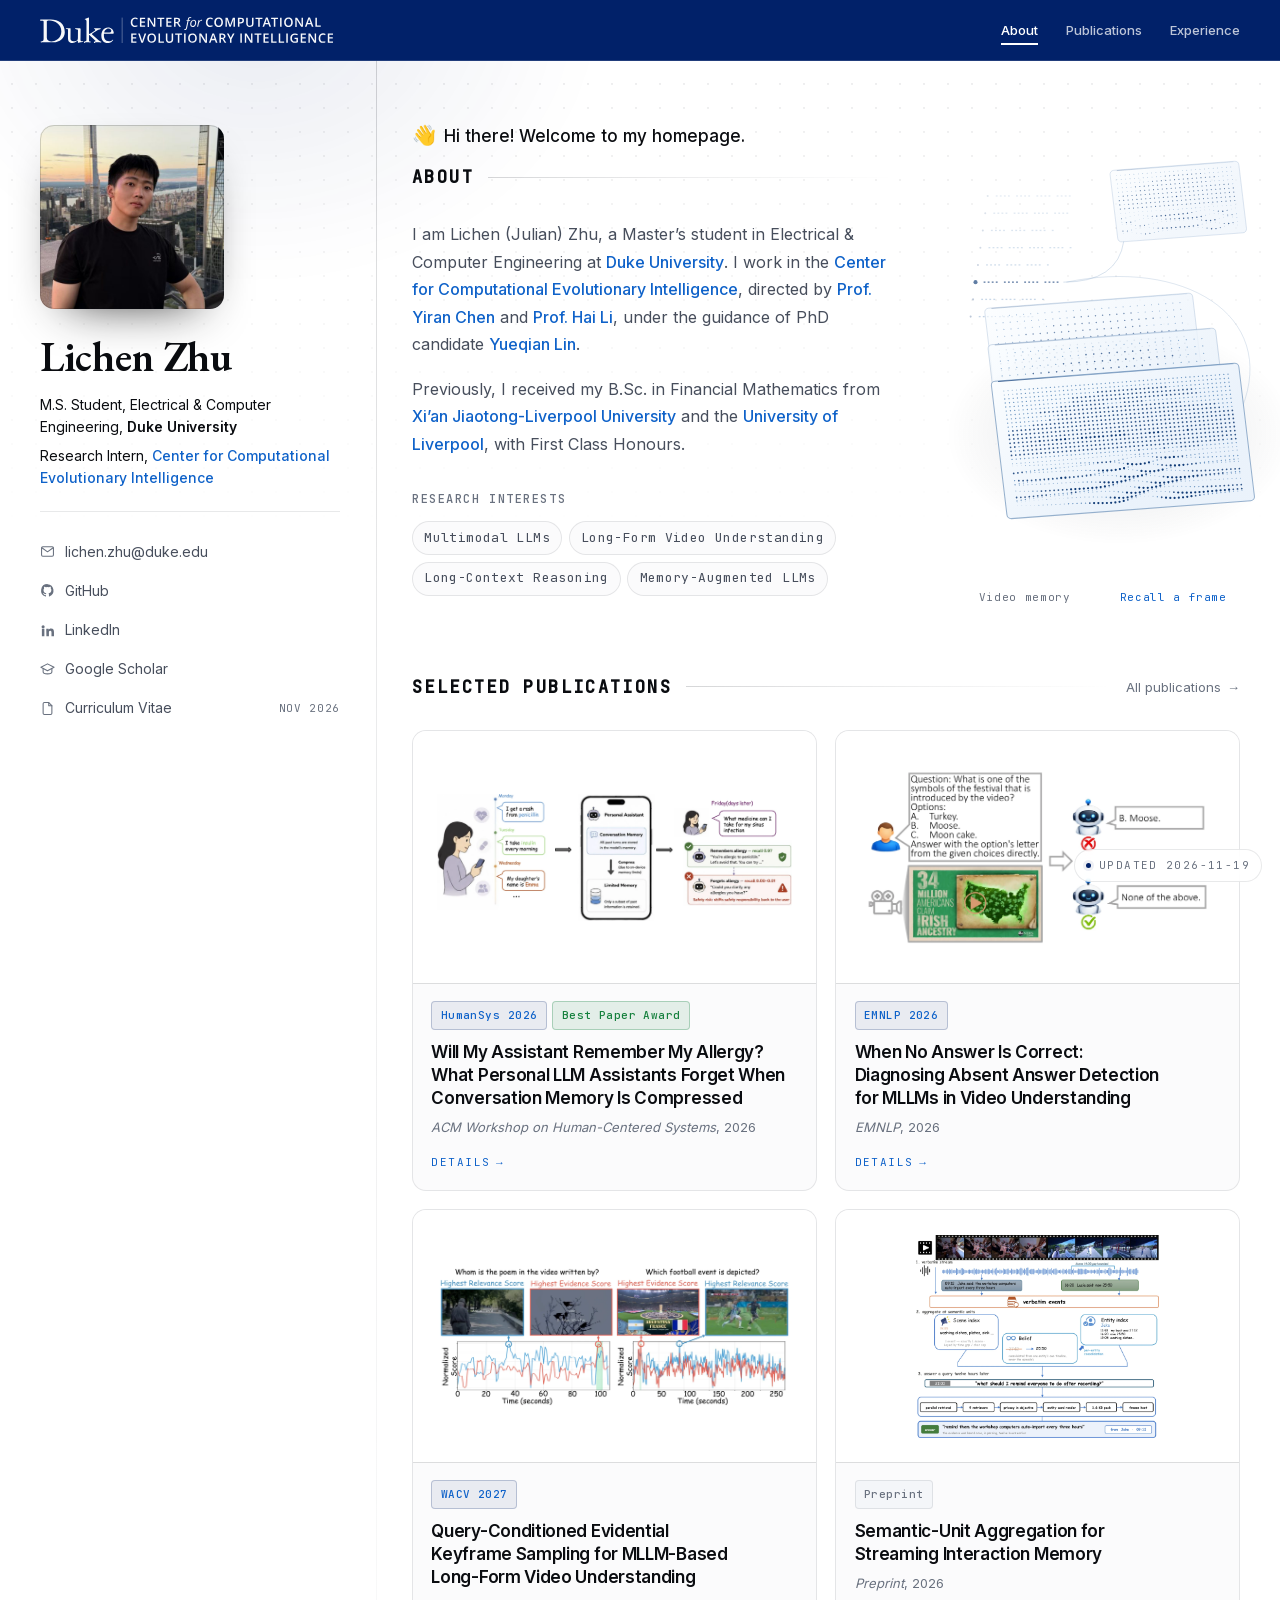
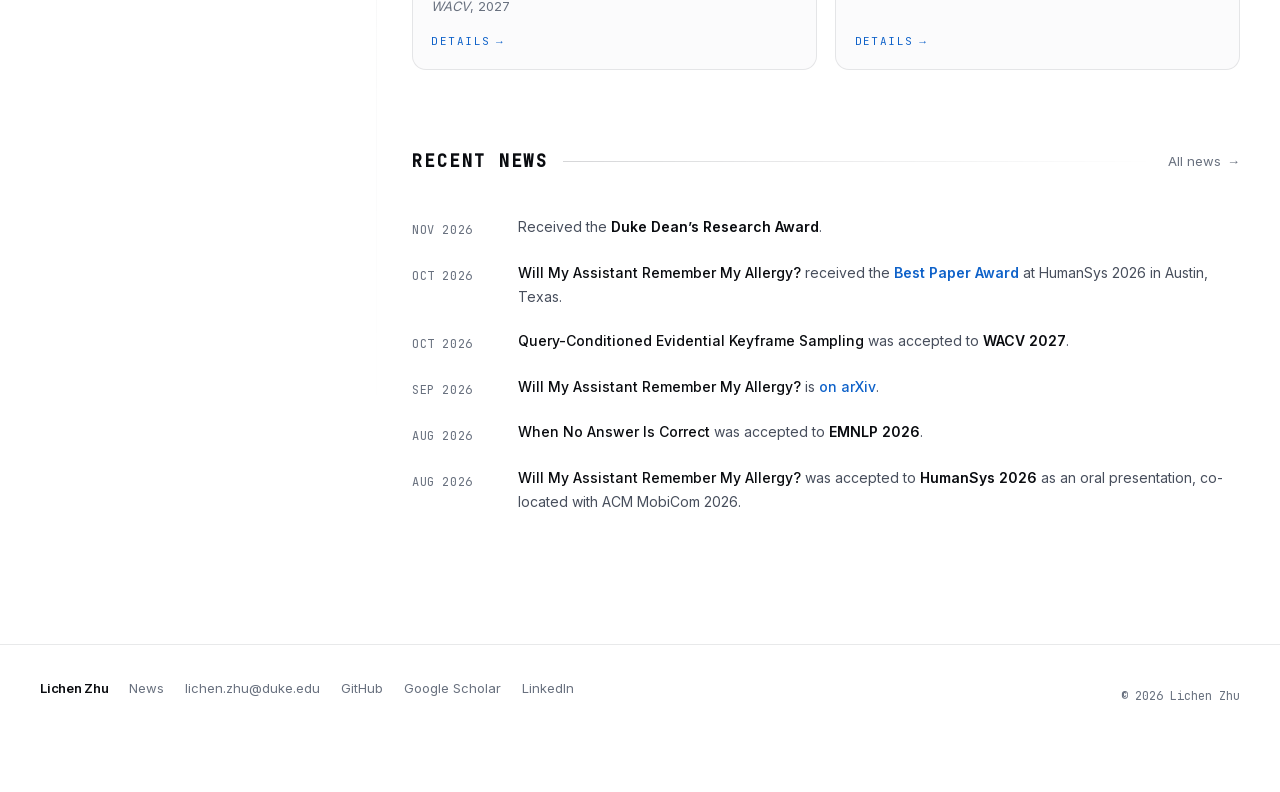
==== index.html @ 56fb002d "Rebuild homepage particle animation around video memory" ====
<!DOCTYPE html>
<html lang="en">
<head>
<meta charset="utf-8">
<meta name="viewport" content="width=device-width, initial-scale=1">

<title>Lichen Zhu | Duke University</title>
<meta name="description" content="Lichen Zhu is an M.S. student in Electrical &amp; Computer Engineering at Duke University, working on multimodal large language models, long-form video understanding, long-context reasoning, and memory-augmented LLMs.">
<meta name="author" content="Lichen Zhu">
<link rel="canonical" href="https://lichenzhu.github.io/">

<!-- Dark is the designed default; the stylesheet ships both palettes. -->
<meta name="color-scheme" content="dark light">
<!-- The banner is the top of every page in both themes, so the browser's own
     chrome is set to the same navy rather than to the page background. -->
<meta name="theme-color" content="#012169">

<!-- Search engines yes, generative-AI training no. -->
<meta name="robots" content="index, follow, noai, noimageai, max-image-preview:large">
<meta name="googlebot" content="index, follow, noai, noimageai">
<meta name="bingbot" content="index, follow, noai, noimageai">
<meta name="twitter:dnt" content="on">

<meta property="og:type" content="profile">
<meta property="og:site_name" content="Lichen Zhu">
<meta property="og:title" content="Lichen Zhu | Duke University">
<meta property="og:description" content="Lichen Zhu is an M.S. student in Electrical &amp; Computer Engineering at Duke University, working on multimodal large language models, long-form video understanding, long-context reasoning, and memory-augmented LLMs.">
<meta property="og:url" content="https://lichenzhu.github.io/">
<meta property="og:image" content="https://lichenzhu.github.io/assets/images/profile/lichen-zhu.jpg">
<meta property="og:locale" content="en_US">
<meta name="twitter:card" content="summary">

<link rel="icon" href="assets/favicon.svg" type="image/svg+xml">
<link rel="apple-touch-icon" href="assets/apple-touch-icon.png">
<link rel="preload" as="image" href="assets/images/profile/lichen-zhu.jpg" fetchpriority="high">
<link rel="preload" as="font" type="font/woff2" crossorigin
      href="assets/fonts/inter-latin.woff2">
<link rel="preload" as="font" type="font/woff2" crossorigin
      href="assets/fonts/eb-garamond-latin.woff2">
<link rel="stylesheet" href="assets/css/style.css">

<!-- Marks the document as scripted before first paint, so the publication
     cards render collapsed and the reveal animation has something to reveal. -->
<script>document.documentElement.className += ' js';</script>
</head>

<body>
<a class="skip-link" href="#main">Skip to content</a>

<!-- Decorative only: dot grid + accent bloom, fixed behind everything. -->
<div class="backdrop" aria-hidden="true"></div>

<!-- ═══════════════════════════════════════════════════════════════════════
     HEADER — the nav is real page-to-page navigation, not scroll anchors.
     Keep the item list identical across every page.
     ═══════════════════════════════════════════════════════════════════════ -->
<header class="site-header">
  <div class="container">
    <nav class="nav" aria-label="Primary">
      <!-- The lockup is two marks in one piece of artwork, so it carries two
           destinations: the wordmark goes to Duke, the unit name to the lab.
           Two hotspots over one image rather than two images — the dividing
           rect sits at x=136.53 of a 488.54 viewBox, and splitting the file
           there would put a fractional-pixel seam between the halves. The
           image is decorative because the two links carry the names. -->
      <div class="nav-brand">
        <img class="brand-mark" src="assets/images/logos/cei-lockup.svg" alt=""
             width="489" height="43">
        <a class="brand-hit brand-hit--duke" href="https://duke.edu"
           aria-label="Duke University"></a>
        <a class="brand-hit brand-hit--cei" href="https://cei.pratt.duke.edu/"
           aria-label="Center for Computational Evolutionary Intelligence"></a>
      </div>

      <button class="nav-toggle" type="button" aria-expanded="false"
              aria-controls="nav-list" aria-label="Toggle navigation menu">
        <svg class="icon-open" viewBox="0 0 24 24" fill="none" stroke="currentColor"
             stroke-width="1.8" stroke-linecap="round" aria-hidden="true">
          <path d="M3 6h18M3 12h18M3 18h18"/></svg>
        <svg class="icon-close" viewBox="0 0 24 24" fill="none" stroke="currentColor"
             stroke-width="1.8" stroke-linecap="round" aria-hidden="true">
          <path d="M5 5l14 14M19 5L5 19"/></svg>
      </button>

      <ul class="nav-list" id="nav-list">
        <li><a href="index.html" aria-current="page">About</a></li>
        <li><a href="publications.html">Publications</a></li>
        <li><a href="experience.html">Experience</a></li>
      </ul>
    </nav>
  </div>
</header>

<div class="container">
<div class="layout">

<!-- ═══════════════════════════════════════════════════════════════════════
     SIDEBAR — identity rail, sticky on desktop, stacked on narrow screens.
     IDENTICAL ON EVERY PAGE. There is no build step, so if you edit it here
     you must edit it in index / publications / news / experience alike.
     ═══════════════════════════════════════════════════════════════════════ -->
<aside class="sidebar" aria-label="Profile">

  <div class="sidebar-portrait">
    <img src="assets/images/profile/lichen-zhu.jpg"
         alt="Portrait of Lichen Zhu" width="480" height="480">
  </div>

  <h1 class="sidebar-name">Lichen Zhu</h1>

  <p class="sidebar-role">
    M.S. Student, Electrical &amp; Computer Engineering,
    <strong>Duke University</strong>
    <span class="sidebar-role-sep"></span>
    Research Intern,
    <a href="https://cei.pratt.duke.edu/">Center for Computational Evolutionary Intelligence</a>
  </p>

  <!-- PROFILE LINKS -->
  <div class="sidebar-links">
    <a href="mailto:lichen.zhu@duke.edu">
      <svg viewBox="0 0 24 24" fill="none" stroke="currentColor" stroke-width="1.7"
           stroke-linecap="round" stroke-linejoin="round" aria-hidden="true">
        <rect x="2.5" y="4.5" width="19" height="15" rx="2"/><path d="M3 6l9 6.5L21 6"/></svg>
      lichen.zhu@duke.edu
    </a>

    <a href="https://github.com/LichenZhu">
      <svg viewBox="0 0 24 24" fill="currentColor" aria-hidden="true">
        <path d="M12 1.8a10.2 10.2 0 00-3.2 19.9c.5.1.7-.2.7-.5v-1.9c-2.8.6-3.4-1.3-3.4-1.3-.5-1.2-1.1-1.5-1.1-1.5-.9-.6.1-.6.1-.6 1 .1 1.5 1 1.5 1 .9 1.5 2.4 1.1 3 .8.1-.7.4-1.1.6-1.4-2.2-.3-4.6-1.1-4.6-5 0-1.1.4-2 1-2.7-.1-.3-.4-1.3.1-2.7 0 0 .8-.3 2.7 1a9.4 9.4 0 015 0c1.9-1.3 2.7-1 2.7-1 .5 1.4.2 2.4.1 2.7.6.7 1 1.6 1 2.7 0 3.9-2.4 4.7-4.6 5 .4.3.7.9.7 1.9v2.8c0 .3.2.6.7.5A10.2 10.2 0 0012 1.8z"/></svg>
      GitHub
    </a>

    <a href="https://www.linkedin.com/in/lichen-zhu-b25b42352">
      <svg viewBox="0 0 24 24" fill="currentColor" aria-hidden="true">
        <path d="M4.98 3.5a2.5 2.5 0 11-.02 5 2.5 2.5 0 01.02-5zM3 9h4v12H3zM10 9h3.8v1.7h.05c.53-.95 1.83-1.95 3.76-1.95 4.02 0 4.76 2.5 4.76 5.76V21h-4v-5.6c0-1.34-.03-3.06-1.9-3.06-1.9 0-2.2 1.46-2.2 2.96V21h-4z"/></svg>
      LinkedIn
    </a>

    <a href="https://scholar.google.com/citations?user=JjOxCNMAAAAJ&amp;hl=en">
      <svg viewBox="0 0 24 24" fill="none" stroke="currentColor" stroke-width="1.7"
           stroke-linecap="round" stroke-linejoin="round" aria-hidden="true">
        <path d="M12 3L1.5 8.5 12 14l10.5-5.5L12 3z"/>
        <path d="M5 10.8v4.7c0 1.9 3.1 3.5 7 3.5s7-1.6 7-3.5v-4.7"/></svg>
      Google Scholar
    </a>

    <a href="assets/files/Lichen_Zhu_CV.pdf">
      <svg viewBox="0 0 24 24" fill="none" stroke="currentColor" stroke-width="1.7"
           stroke-linecap="round" stroke-linejoin="round" aria-hidden="true">
        <path d="M14 2.5H7a2 2 0 00-2 2v15a2 2 0 002 2h10a2 2 0 002-2V7.5z"/>
        <path d="M14 2.5v5h5"/></svg>
      Curriculum Vitae
      <span class="cv-date">Nov 2026</span>
    </a>
  </div>


</aside>

<main id="main">

<!-- The opening screen pairs About with a particle study of video memory. -->
<div class="intro">
<div class="intro-text">

<!-- The content column used to open on the "About" rule, which is a filing
     label rather than a greeting. This is a <p>, not a heading: the <h1> is
     the name in the sidebar and there is only ever one. The emoji is
     aria-hidden — the sentence already carries the meaning, and a screen
     reader announcing "waving hand" adds nothing. -->
<p class="greeting"><span class="greeting-wave" aria-hidden="true">&#128075;</span>
  Hi there! Welcome to my homepage.</p>

<section class="section" id="about" aria-labelledby="about-title">
  <div class="section-head">
    <h2 class="section-title" id="about-title">About</h2>
    <span class="section-rule" aria-hidden="true"></span>
  </div>

  <div class="prose">
    <p>
      I am Lichen (Julian) Zhu, a Master&rsquo;s student in Electrical &amp; Computer
      Engineering at <a href="https://ece.duke.edu/">Duke University</a>. I work in the
      <a href="https://cei.pratt.duke.edu/">Center for Computational Evolutionary
      Intelligence</a>, directed by
      <a href="https://ece.duke.edu/people/yiran-chen/">Prof. Yiran Chen</a> and
      <a href="https://ece.duke.edu/people/hai-helen-li/">Prof. Hai Li</a>, under the
      guidance of PhD candidate <a href="https://yueqianlin.com/">Yueqian Lin</a>.
    </p>
    <p>
      Previously, I received my B.Sc. in Financial Mathematics from
      <a href="https://www.xjtlu.edu.cn/en">Xi&rsquo;an Jiaotong-Liverpool University</a>
      and the <a href="https://www.liverpool.ac.uk">University of Liverpool</a>,
      with First Class Honours.
    </p>
  </div>

  <!-- RESEARCH INTEREST TAGS — add or remove <li> items freely. -->
  <p class="tags-label">Research Interests</p>
  <ul class="tags">
    <li class="tag">Multimodal LLMs</li>
    <li class="tag">Long-Form Video Understanding</li>
    <li class="tag">Long-Context Reasoning</li>
    <li class="tag">Memory-Augmented LLMs</li>
  </ul>
</section>

</div>

<figure class="manifold">
  <canvas aria-hidden="true" data-source="assets/images/life/gallery/sea-horizon.webp"></canvas>
  <figcaption class="manifold-caption">
    <span>Video memory</span>
    <button type="button">Recall a frame</button>
  </figcaption>
</figure>
</div>

<section class="section" id="publications" aria-labelledby="pubs-title">
  <div class="section-head">
    <h2 class="section-title" id="pubs-title">Selected Publications</h2>
    <span class="section-rule" aria-hidden="true"></span>
    <a class="section-link" href="publications.html">All publications <span class="arrow">&rarr;</span></a>
  </div>

  <div class="pub-grid">
<!-- GENERATED: selected-publications — from data/publications.json via tools/build_pubs.py -->
    <article class="pub-card">
      <div class="pub-thumb">
        <img src="assets/images/publications/memory-compression.webp"
             alt="Figure from the paper: a user tells an assistant facts over several days, the assistant compresses its
conversation memory, and days later either recalls the penicillin allergy or asks the user to state it again"
             loading="lazy" width="1600" height="573">
      </div>
      <div class="pub-body">
        <p class="badges"><span class="badge">HumanSys 2026</span><span class="badge badge--award">Best Paper Award</span></p>
        <h3 class="pub-title">
          <button class="pub-open" type="button">
            Will My Assistant Remember My Allergy? What Personal LLM
            Assistants Forget When Conversation Memory Is Compressed
          </button>
        </h3>
        <p class="pub-venue"><em>ACM Workshop on Human-Centered Systems</em>, 2026</p>
        <p class="pub-hint">Details <span class="arrow" aria-hidden="true">&rarr;</span></p>
      </div>

      <div class="pub-detail">
        <p class="pub-authors">
          <span class="author-me">L. Zhu</span>, Y. Lin, Y. Wang, Y. Liu, H. Li, Y. Chen
        </p>
        <p class="pub-venue">
          <em>ACM Workshop on Human-Centered Systems (HumanSys)</em>, 2026. Co-located with
          ACM MobiCom 2026
        </p>
        <p class="pub-summary">
          Benchmarks report that cache eviction keeps a fact like an allergy at a 20%
          budget, but they compress a prompt that already contains the user’s future
          question. Hide the question until after compression and the fact survives
          0–1% of the time, against 97% with full memory. The cause is the budget, not
          the scorer.
        </p>
        <div class="pub-links">
          <a href="https://arxiv.org/abs/2609.05767">Paper</a>
          <details class="bibtex">
            <summary>BibTeX</summary>
            <pre>@misc{zhu2026assistantrememberallergypersonal,
  title         = {Will My Assistant Remember My Allergy? What Personal LLM Assistants Forget When Conversation Memory Is Compressed},
  author        = {Lichen Zhu and Yueqian Lin and Yiheng Wang and Yudong Liu and Hai Li and Yiran Chen},
  year          = {2026},
  eprint        = {2609.05767},
  archivePrefix = {arXiv},
  primaryClass  = {cs.HC},
  doi           = {10.1145/3842436.3843817},
  url           = {https://arxiv.org/abs/2609.05767}
}</pre>
          </details>
        </div>
      </div>
    </article>

    <article class="pub-card">
      <div class="pub-thumb">
        <img src="assets/images/publications/streaming-absent-answer.webp"
             alt="Figure from the paper: a viewer asks which symbol of the festival the video introduces, none of the three
options is correct, and one model answers “B. Moose” while a reliable one answers “None of the above”"
             loading="lazy" width="1500" height="793">
      </div>
      <div class="pub-body">
        <p class="badges"><span class="badge">EMNLP 2026</span></p>
        <h3 class="pub-title">
          <button class="pub-open" type="button">
            When No Answer Is Correct: Diagnosing Absent Answer Detection
            for MLLMs in Video Understanding
          </button>
        </h3>
        <p class="pub-venue"><em>EMNLP</em>, 2026</p>
        <p class="pub-hint">Details <span class="arrow" aria-hidden="true">&rarr;</span></p>
      </div>

      <div class="pub-detail">
        <p class="pub-authors">
          Y. Wang, Y. Lin, <span class="author-me">L. Zhu</span>, Y. Liu, H. Li, Y. Chen
        </p>
        <p class="pub-venue">
          <em>Conference on Empirical Methods in Natural Language Processing (EMNLP)</em>,
          2026
        </p>
        <p class="pub-summary">
          When the correct answer simply isn’t among the options, video MLLMs pick a
          plausible distractor rather than abstaining. We show this failure worsens
          under temporal reasoning and resists prompting-based fixes.
        </p>
        <div class="pub-links">
          <a href="https://arxiv.org/abs/2606.08239">Paper</a>
          <details class="bibtex">
            <summary>BibTeX</summary>
            <pre>@misc{wang2026answercorrectdiagnosingabsent,
  title         = {When No Answer Is Correct: Diagnosing Absent Answer Detection for MLLMs in Video Understanding},
  author        = {Yiheng Wang and Yueqian Lin and Lichen Zhu and Yudong Liu and Hai Li and Yiran Chen},
  year          = {2026},
  eprint        = {2606.08239},
  archivePrefix = {arXiv},
  primaryClass  = {cs.AI},
  url           = {https://arxiv.org/abs/2606.08239}
}</pre>
          </details>
        </div>
      </div>
    </article>

    <article class="pub-card">
      <div class="pub-thumb">
        <img src="assets/images/publications/keyframe-sampling.webp"
             alt="Figure from the paper: for two video questions, the frames scored most semantically relevant differ from the
frames scored most evidential, with the evidence curve peaking inside the segment that actually answers the
question"
             loading="lazy" width="1500" height="590">
      </div>
      <div class="pub-body">
        <p class="badges"><span class="badge">WACV 2027</span></p>
        <h3 class="pub-title">
          <button class="pub-open" type="button">
            Query-Conditioned Evidential Keyframe Sampling for MLLM-Based
            Long-Form Video Understanding
          </button>
        </h3>
        <p class="pub-venue"><em>WACV</em>, 2027</p>
        <p class="pub-hint">Details <span class="arrow" aria-hidden="true">&rarr;</span></p>
      </div>

      <div class="pub-detail">
        <p class="pub-authors">
          <sup>*</sup>Y. Wang, <sup>*</sup><span class="author-me">L. Zhu</span>, Y. Lin, Y.
          Liu, J. Zhang, H. Li, Y. Chen
        </p>
        <p class="equal-note equal-note--inline"><sup>*</sup> denotes equal contribution</p>
        <p class="pub-venue">
          <em>IEEE/CVF Winter Conference on Applications of Computer Vision (WACV)</em>, 2027
        </p>
        <p class="pub-summary">
          An information-bottleneck formulation of keyframe selection that maximises
          query-conditional mutual information and decomposes the combinatorial search
          into efficient frame-level scoring, improving long-form video QA under tight
          token budgets.
        </p>
        <div class="pub-links">
          <a href="https://arxiv.org/abs/2604.01002">Paper</a>
          <details class="bibtex">
            <summary>BibTeX</summary>
            <pre>@misc{wang2026queryconditionedevidentialkeyframesampling,
  title         = {Query-Conditioned Evidential Keyframe Sampling for MLLM-Based Long-Form Video Understanding},
  author        = {Yiheng Wang and Lichen Zhu and Yueqian Lin and Yudong Liu and Jingyang Zhang and Hai Li and Yiran Chen},
  year          = {2026},
  eprint        = {2604.01002},
  archivePrefix = {arXiv},
  primaryClass  = {cs.CV},
  url           = {https://arxiv.org/abs/2604.01002}
}</pre>
          </details>
        </div>
      </div>
    </article>

    <article class="pub-card">
      <div class="pub-thumb">
        <img src="assets/images/publications/semantic-unit-aggregation.webp"
             alt="Figure from the paper: a verbatim interaction stream is aggregated into scene, belief and entity indexes, then
queried twelve hours later"
             loading="lazy" width="1500" height="1255">
      </div>
      <div class="pub-body">
        <p class="badges"><span class="badge badge--muted">Preprint</span></p>
        <h3 class="pub-title">
          <button class="pub-open" type="button">
            Semantic-Unit Aggregation for Streaming Interaction Memory
          </button>
        </h3>
        <p class="pub-venue"><em>Preprint</em>, 2026</p>
        <p class="pub-hint">Details <span class="arrow" aria-hidden="true">&rarr;</span></p>
      </div>

      <div class="pub-detail">
        <p class="pub-authors">
          <span class="author-me">L. Zhu</span>, Y. Lin, Y. Wang, H. Li, Y. Chen
        </p>
        <p class="pub-venue">
          <em>Preprint</em>, 2026
        </p>
        <p class="pub-summary">
          Streaming memory is usually chopped into fixed temporal windows, which cuts
          events in half. We organise interaction history by semantic unit instead,
          keeping original events intact and improving evidence retrieval over long
          horizons.
        </p>
      </div>
    </article>
<!-- /GENERATED: selected-publications -->
  </div>
</section>

<section class="section" id="news" aria-labelledby="news-title">
  <div class="section-head">
    <h2 class="section-title" id="news-title">Recent News</h2>
    <span class="section-rule" aria-hidden="true"></span>
    <a class="section-link" href="news.html">All news <span class="arrow">&rarr;</span></a>
  </div>

  <ul class="news-list">

    <li>
      <span class="news-date">Nov 2026</span>
      <span>Received the <strong>Duke Dean&rsquo;s Research Award</strong>.</span>
    </li>

    <li>
      <span class="news-date">Oct 2026</span>
      <span><em>Will My Assistant Remember My Allergy?</em> received the
        <a href="https://www.linkedin.com/posts/lichen-zhu_humansys2026-mobicom2026-dukeece-ugcPost-7522455672043634688--6LW/"><strong>Best Paper Award</strong></a> at HumanSys 2026
        in Austin, Texas.</span>
    </li>

    <li>
      <span class="news-date">Oct 2026</span>
      <span><em>Query-Conditioned Evidential Keyframe Sampling</em> was accepted to
        <strong>WACV 2027</strong>.</span>
    </li>

    <li>
      <span class="news-date">Sep 2026</span>
      <span><em>Will My Assistant Remember My Allergy?</em> is
        <a href="https://arxiv.org/abs/2609.05767">on arXiv</a>.</span>
    </li>

    <li>
      <span class="news-date">Aug 2026</span>
      <span><em>When No Answer Is Correct</em> was accepted to
        <strong>EMNLP 2026</strong>.</span>
    </li>

    <li>
      <span class="news-date">Aug 2026</span>
      <span><em>Will My Assistant Remember My Allergy?</em> was accepted to
        <strong>HumanSys 2026</strong> as an oral presentation,
        co-located with ACM MobiCom 2026.</span>
    </li>


  </ul>

</section>


</main>

</div><!-- /.layout -->
</div><!-- /.container -->

<!-- ═══════════════════════════════════════════════════════════════════════
     PUBLICATION MODAL — one dialog, reused by every card. Filled by main.js.
     ═══════════════════════════════════════════════════════════════════════ -->
<dialog class="pub-modal" id="pub-modal" aria-labelledby="pub-modal-title">
  <button class="pub-modal-close" type="button" aria-label="Close">
    <svg viewBox="0 0 24 24" fill="none" stroke="currentColor" stroke-width="2"
         stroke-linecap="round" aria-hidden="true">
      <path d="M5 5l14 14M19 5L5 19"/></svg>
  </button>
  <div class="pub-modal-body" id="pub-modal-body"></div>
</dialog>

<!-- Corner stamp. Hard-coded; bump every page with the sed command in the README. -->
<div class="stamp" role="status" aria-label="Page last updated">
  <span class="dot" aria-hidden="true"></span>
  Updated <time datetime="2026-11-19">2026-11-19</time>
</div>

<footer class="site-footer">
  <div class="container">
    <div class="footer-inner">
      <p class="footer-links">
        <span class="footer-name">Lichen Zhu</span>
        <a href="news.html">News</a>
        <a href="mailto:lichen.zhu@duke.edu">lichen.zhu@duke.edu</a>
        <a href="https://github.com/LichenZhu">GitHub</a>
        <a href="https://scholar.google.com/citations?user=JjOxCNMAAAAJ&amp;hl=en">Google Scholar</a>
        <a href="https://www.linkedin.com/in/lichen-zhu-b25b42352">LinkedIn</a>
      </p>
      <p class="footer-meta">&copy; <span id="year">2026</span> Lichen Zhu</p>
    </div>
  </div>
</footer>

<script src="assets/js/main.js" defer></script>
<script src="assets/js/manifold.js" defer></script>

<!-- ═══════════════════════════════════════════════════════════════════════
     STRUCTURED DATA — the Person, plus one ScholarlyArticle per selected
     paper. Mirror any change you make to the publication cards above.
     ═══════════════════════════════════════════════════════════════════════ -->
<script type="application/ld+json">
{
  "@context": "https://schema.org",
  "@graph": [
    {
      "@type": "Person",
      "@id": "https://lichenzhu.github.io/#person",
      "name": "Lichen Zhu",
      "alternateName": "Julian Zhu",
      "url": "https://lichenzhu.github.io/",
      "email": "mailto:lichen.zhu@duke.edu",
      "image": "https://lichenzhu.github.io/assets/images/profile/lichen-zhu.jpg",
      "jobTitle": "M.S. Student in Electrical & Computer Engineering",
      "knowsAbout": [
        "Multimodal large language models",
        "Long-form video understanding",
        "Long-context reasoning",
        "Memory-augmented LLMs"
      ],
      "affiliation": { "@type": "Organization", "name": "Duke University" },
      "alumniOf": [
        { "@type": "Organization", "name": "Xi'an Jiaotong-Liverpool University" },
        { "@type": "Organization", "name": "University of Liverpool" }
      ],
      "award": [
        "Best Paper Award, HumanSys 2026 (ACM MobiCom Workshop)",
        "Dean's Research Award, Duke University, 2026",
        "Master's Scholarship, Duke University, 2025",
        "Outstanding Graduate, Xi'an Jiaotong-Liverpool University, 2025",
        "Outstanding Student, Xi'an Jiaotong-Liverpool University, 2023-2024"
      ],
      "sameAs": [
        "https://github.com/LichenZhu",
        "https://www.linkedin.com/in/lichen-zhu-b25b42352",
        "https://scholar.google.com/citations?user=JjOxCNMAAAAJ"
      ]
    },
    {
      "@type": "WebSite",
      "@id": "https://lichenzhu.github.io/#website",
      "url": "https://lichenzhu.github.io/",
      "name": "Lichen Zhu",
      "inLanguage": "en",
      "author": { "@id": "https://lichenzhu.github.io/#person" }
    },
    {
      "@type": "ScholarlyArticle",
      "name": "Will My Assistant Remember My Allergy? What Personal LLM Assistants Forget When Conversation Memory Is Compressed",
      "author": [
        { "@id": "https://lichenzhu.github.io/#person" },
        { "@type": "Person", "name": "Yueqian Lin" },
        { "@type": "Person", "name": "Yiheng Wang" },
        { "@type": "Person", "name": "Yudong Liu" },
        { "@type": "Person", "name": "Hai Li" },
        { "@type": "Person", "name": "Yiran Chen" }
      ],
      "datePublished": "2026",
      "isPartOf": {
        "@type": "CreativeWork",
        "name": "ACM Workshop on Human-Centered Systems (HumanSys)"
      },
      "url": "https://arxiv.org/abs/2609.05767",
      "identifier": "10.1145/3842436.3843817",
      "award": "Best Paper Award"
    },
    {
      "@type": "ScholarlyArticle",
      "name": "When No Answer Is Correct: Diagnosing Absent Answer Detection for MLLMs in Video Understanding",
      "author": [
        { "@type": "Person", "name": "Yiheng Wang" },
        { "@type": "Person", "name": "Yueqian Lin" },
        { "@id": "https://lichenzhu.github.io/#person" },
        { "@type": "Person", "name": "Yudong Liu" },
        { "@type": "Person", "name": "Hai Li" },
        { "@type": "Person", "name": "Yiran Chen" }
      ],
      "datePublished": "2026",
      "isPartOf": {
        "@type": "CreativeWork",
        "name": "Conference on Empirical Methods in Natural Language Processing (EMNLP)"
      },
      "url": "https://arxiv.org/abs/2606.08239"
    },
    {
      "@type": "ScholarlyArticle",
      "name": "Semantic-Unit Aggregation for Streaming Interaction Memory",
      "author": [
        { "@id": "https://lichenzhu.github.io/#person" },
        { "@type": "Person", "name": "Yueqian Lin" },
        { "@type": "Person", "name": "Yiheng Wang" },
        { "@type": "Person", "name": "Hai Li" },
        { "@type": "Person", "name": "Yiran Chen" }
      ],
      "datePublished": "2026",
      "creativeWorkStatus": "Preprint"
    },
    {
      "@type": "ScholarlyArticle",
      "name": "Query-Conditioned Evidential Keyframe Sampling for MLLM-Based Long-Form Video Understanding",
      "author": [
        { "@type": "Person", "name": "Yiheng Wang" },
        { "@id": "https://lichenzhu.github.io/#person" },
        { "@type": "Person", "name": "Yueqian Lin" },
        { "@type": "Person", "name": "Yudong Liu" },
        { "@type": "Person", "name": "Jingyang Zhang" },
        { "@type": "Person", "name": "Hai Li" },
        { "@type": "Person", "name": "Yiran Chen" }
      ],
      "datePublished": "2027",
      "isPartOf": {
        "@type": "CreativeWork",
        "name": "IEEE/CVF Winter Conference on Applications of Computer Vision (WACV)"
      },
      "url": "https://arxiv.org/abs/2604.01002"
    }
  ]
}
</script>

</body>
</html>
---- assets/css/style.css ----
/* ==========================================================================
   Lichen Zhu — personal academic homepage

   Dark-first. Every colour is a custom property on :root (dark); the light
   theme is one @media block that overrides those properties and nothing else.

     1. Tokens            6. Sidebar             10. Timeline
     2. Base              7. Section furniture   11. Footer
     3. Backdrop          8. Publication cards   12. Responsive
                         10d. Corner stamp
     4. Layout            9. News                13. Motion / print
     5. Header / nav
   ========================================================================== */

/* 0. Fonts ---------------------------------------------------------------

   Self-hosted rather than pulled from fonts.googleapis.com. Three reasons, in
   order of weight:

     1. One less third party. A stylesheet from another origin is a render
        blocker on a host this site does not control, and it has to resolve DNS
        and negotiate TLS with two extra hosts before a single glyph arrives.
     2. Google Fonts logs the visitor's IP. Serving the files from here means a
        reader of an academic page is not announced to an ad company.
     3. Same origin means the preload below actually helps.

   The unicode-range values are Google's own, unchanged, so a browser still
   fetches only the subset a page needs — on this site that is latin, and
   latin-ext sits unused until someone's name needs it.
   ------------------------------------------------------------------------ */

@font-face {
  font-family: 'Inter';
  font-style: normal;
  font-weight: 400 600;
  font-display: swap;
  src: url(../fonts/inter-latin.woff2) format('woff2');
  unicode-range: U+0000-00FF, U+0131, U+0152-0153, U+02BB-02BC, U+02C6, U+02DA, U+02DC, U+0304, U+0308, U+0329, U+2000-206F, U+20AC, U+2122, U+2191, U+2193, U+2212, U+2215, U+FEFF, U+FFFD;
}

@font-face {
  font-family: 'Inter';
  font-style: normal;
  font-weight: 400 600;
  font-display: swap;
  src: url(../fonts/inter-latin-ext.woff2) format('woff2');
  unicode-range: U+0100-02BA, U+02BD-02C5, U+02C7-02CC, U+02CE-02D7, U+02DD-02FF, U+0304, U+0308, U+0329, U+1D00-1DBF, U+1E00-1E9F, U+1EF2-1EFF, U+2020, U+20A0-20AB, U+20AD-20C0, U+2113, U+2C60-2C7F, U+A720-A7FF;
}

@font-face {
  font-family: 'EB Garamond';
  font-style: normal;
  font-weight: 500 700;
  font-display: swap;
  src: url(../fonts/eb-garamond-latin.woff2) format('woff2');
  unicode-range: U+0000-00FF, U+0131, U+0152-0153, U+02BB-02BC, U+02C6, U+02DA, U+02DC, U+0304, U+0308, U+0329, U+2000-206F, U+20AC, U+2122, U+2191, U+2193, U+2212, U+2215, U+FEFF, U+FFFD;
}

@font-face {
  font-family: 'EB Garamond';
  font-style: normal;
  font-weight: 500 700;
  font-display: swap;
  src: url(../fonts/eb-garamond-latin-ext.woff2) format('woff2');
  unicode-range: U+0100-02BA, U+02BD-02C5, U+02C7-02CC, U+02CE-02D7, U+02DD-02FF, U+0304, U+0308, U+0329, U+1D00-1DBF, U+1E00-1E9F, U+1EF2-1EFF, U+2020, U+20A0-20AB, U+20AD-20C0, U+2113, U+2C60-2C7F, U+A720-A7FF;
}

@font-face {
  font-family: 'JetBrains Mono';
  font-style: normal;
  font-weight: 400 500;
  font-display: swap;
  src: url(../fonts/jetbrains-mono-latin.woff2) format('woff2');
  unicode-range: U+0000-00FF, U+0131, U+0152-0153, U+02BB-02BC, U+02C6, U+02DA, U+02DC, U+0304, U+0308, U+0329, U+2000-206F, U+20AC, U+2122, U+2191, U+2193, U+2212, U+2215, U+FEFF, U+FFFD;
}

@font-face {
  font-family: 'JetBrains Mono';
  font-style: normal;
  font-weight: 400 500;
  font-display: swap;
  src: url(../fonts/jetbrains-mono-latin-ext.woff2) format('woff2');
  unicode-range: U+0100-02BA, U+02BD-02C5, U+02C7-02CC, U+02CE-02D7, U+02DD-02FF, U+0304, U+0308, U+0329, U+1D00-1DBF, U+1E00-1E9F, U+1EF2-1EFF, U+2020, U+20A0-20AB, U+20AD-20C0, U+2113, U+2C60-2C7F, U+A720-A7FF;
}

/* 1. Tokens -------------------------------------------------------------- */

:root {
  color-scheme: dark light;

  /* Surfaces, darkest to lightest */
  --bg:        #08090b;
  --bg-1:      #0c0e12;   /* cards, raised panels     */
  --bg-2:      #121620;   /* hover                    */

  /* Hairlines. Alpha, so they sit correctly on any surface. */
  --rule:      rgba(255, 255, 255, .07);
  --rule-2:    rgba(255, 255, 255, .14);

  /* Text, brightest to dimmest */
  --ink:       #f3f5f8;   /* headings                 */
  --body:      #a5adbb;   /* body copy                */
  --muted:     #7b8493;   /* metadata, authors        */
  --faint:     #575f6d;   /* decorative fills only — too low-contrast for text */

  /* One accent, one partner for gradients. Used sparingly. */
  --accent:     #4d9cff;
  --accent-2:   #7b6cff;
  --accent-ink: #a6cbff;  /* accent text on dark      */
  --accent-dim: rgba(77, 156, 255, .13);
  --glow:       rgba(77, 156, 255, .30);
  /* Colours for the homepage's video memory study. */
  --memory-surface: rgba(6, 14, 25, .96);
  --memory-wash:    rgba(18, 43, 68, .96);
  --memory-edge:    #557da8;
  --memory-dot:     #6ba9ea;
  --memory-shine:   #cbe9ff;
  --memory-glow:    rgba(44, 107, 180, .18);
  --memory-trace:   rgba(108, 163, 220, .33);

  /* Marks a distinction — the Oral badge and the honours-list bullets. Bright
     on dark, deep on light: a green light enough to read as bright on white
     cannot clear 4.5:1 against it (#16a34a manages 3.3), so the two themes
     take the two ends of one green scale rather than pretending a single
     value works for both. */
  --award:      #4ade80;
  --award-dim:  rgba(74, 222, 128, .13);

  /* "First Class Honours" keeps the older gold — a degree classification
     reads as a classic distinction, not a conference one, so it stays on its
     own token rather than following --award's move to green. */
  --gold:       #e0b968;

  /* Duke Blue does not change with the theme — the banner is institutional
     livery, not page chrome. Declared once, here, so it cannot go undefined
     on dark the way it silently did before. */
  --duke:       #012169;

  /* Teaser figures sit on a white plate in both themes. Two of them are pulled
     straight out of the papers: white ground, dark text printed onto it, and
     photographs inside — there is nothing to key out and no filter that
     survives. Rather than let half the grid go white and half stay
     transparent, every figure gets the same plate, the way figures sit on a
     page. It also hides the letterboxing: a 2.8:1 figure and a 1.2:1 figure
     both blend into a ground the same colour as their own. */
  --fig-bg:     #ffffff;
  --fig-line:   rgba(9, 14, 24, .14);

  /* Three faces, three jobs, no overlap:
       --sans     prose and UI
       --display  the name, page titles, section titles, the unit signature
       --mono     every piece of data — dates, venues, labels, counts

     The display face is a Garamond on purpose. Duke's own wordmark is set in
     Garamond LT 3, and EB Garamond is the Garamond in Duke's brand palette
     (brand.duke.edu serves it as its web serif), so the unit name beside the
     wordmark is drawn in the same letterforms as the mark itself.
     All three are variable fonts; the latin subsets total about 122 KB. */
  --sans: "Inter", -apple-system, BlinkMacSystemFont, "Segoe UI", Roboto,
          "Helvetica Neue", Arial, sans-serif;
  --display: "EB Garamond", "Iowan Old Style", "Palatino Linotype", Palatino,
             Georgia, "Times New Roman", serif;
  --mono: "JetBrains Mono", ui-monospace, SFMono-Regular, "SF Mono", Menlo,
          Consolas, "Liberation Mono", monospace;

  /* ── Type scale ────────────────────────────────────────────────────────
     Replaces 31 ad-hoc font-sizes. Every rule below picks from these
     steps; if a new size feels necessary, the scale is probably wrong. */
  --t-micro: .6875rem;   /* 11px — badges, the corner stamp             */
  --t-label: .75rem;     /* 12px — mono eyebrows, dates, timeline meta  */
  --t-fine:  .8125rem;   /* 13px — authors, venues, nav, link pills     */
  --t-small: .875rem;    /* 14px — sidebar role, roles, descriptions    */
  --t-body:  1rem;       /* 16px — prose                               */
  --t-title: 1.0625rem;  /* 17px — card and entry titles               */

  /* A Garamond's x-height runs about 15% shorter than a grotesque at the
     same em, so the display steps carry their own values rather than
     borrowing the UI scale — at --t-title they would read undersized. */
  --t-org:     1.25rem;  /* 20px — institution names                    */
  --t-subhead: 1.375rem; /* 22px — the modal title                      */
  --t-display: 2.625rem; /* 42px — page titles, the name                */

  /* ── Line heights ─────────────────────────────────────────────────── */
  --lh-tight:   1.15;    /* display                                    */
  --lh-snug:    1.35;    /* headings, card titles                      */
  --lh-normal:  1.55;    /* UI text, metadata                          */
  --lh-relaxed: 1.72;    /* prose                                      */

  /* ── Tracking ─────────────────────────────────────────────────────── */
  --tr-head:    -.018em; /* card and entry titles, set in --sans        */
  --tr-body:    0;       /* Inter is drawn for zero at text sizes      */
  --tr-serif:   -.008em; /* serifs do not want grotesque tracking      */
  --tr-caps:    .13em;   /* uppercase mono labels need opening up      */

  --container: 1340px;
  --gutter: 2.5rem;
  --header-h: 60px;
  --sidebar-w: 300px;
  --col-gap: 4.5rem;

  --r-sm: 4px;
  --r-md: 8px;
  --r-lg: 14px;
}

@media (prefers-color-scheme: light) {
  :root {
    --bg:        #ffffff;
    --bg-1:      #fbfbfc;
    --bg-2:      #f4f6f9;

    --rule:      rgba(9, 14, 24, .09);
    --rule-2:    rgba(9, 14, 24, .17);

    --ink:       #0a0c10;
    --body:      #474e5c;
    --muted:     #69717f;
    --faint:     #98a0ae;   /* decorative fills only, see above */

    /* Duke Blue carries the accent, but it cannot carry a link: #012169 next
       to body grey is a 1.77:1 luminance step, so an unlined link in a
       paragraph just reads as darker text — which is exactly what happened.
       Links get the brighter blue of the same hue family instead. For scale:
       jonbarron.info uses #1772d0, yueqianlin.com #39c, both unlined. */
    --accent:     #012169;
    --accent-2:   #00539b;
    --accent-ink: #0f62c9;
    --accent-dim: rgba(1, 33, 105, .07);
    --glow:       rgba(1, 33, 105, .16);
    --memory-surface: rgba(234, 242, 251, .98);
    --memory-wash:    rgba(250, 253, 255, .98);
    --memory-edge:    #7698be;
    --memory-dot:     #316aa7;
    --memory-shine:   #123d78;
    --memory-glow:    rgba(75, 132, 194, .14);
    --memory-trace:   rgba(31, 86, 150, .33);

    --award:      #15803d;
    --award-dim:  rgba(21, 128, 61, .10);

    --gold:       #8a6a1f;
  }

  .tl-mark { opacity: 1; border-color: var(--rule); }
}

/* 2. Base ---------------------------------------------------------------- */

*, *::before, *::after { box-sizing: border-box; }

html {
  -webkit-text-size-adjust: 100%;
  scroll-behavior: smooth;
  scroll-padding-top: calc(var(--header-h) + 24px);
}

body {
  margin: 0;
  background: var(--bg);
  color: var(--body);
  font-family: var(--sans);
  font-size: var(--t-body);
  line-height: var(--lh-relaxed);
  letter-spacing: var(--tr-body);
  /* cv05 gives the l a tail, which stops Il1 collapsing in author initials
     and venue acronyms. Optical sizing lets Inter thin its own hairlines as
     the display size grows. */
  font-feature-settings: "kern" 1, "liga" 1, "cv05" 1;
  font-optical-sizing: auto;
  -webkit-font-smoothing: antialiased;
  -moz-osx-font-smoothing: grayscale;
  overflow-wrap: break-word;
}

h1, h2, h3, h4 {
  color: var(--ink);
  font-weight: 600;
  line-height: var(--lh-snug);
  letter-spacing: var(--tr-head);
  margin: 0;
  /* Stops a heading dropping one orphan word onto its own line. */
  text-wrap: balance;
}

/* Avoids single-word last lines in running text. */
p, .prose li { text-wrap: pretty; }

p { margin: 0 0 1rem; }
p:last-child { margin-bottom: 0; }

a { color: var(--accent-ink); text-decoration: none; transition: color .15s ease; }
a:hover { color: var(--ink); }

/* Inline prose links carry colour and a little extra weight instead of a
   rule — a paragraph with four underlined names in it reads as fencing.

   Colour alone is not enough on its own, and not as a matter of taste: the
   luminance ratio between link and body text is 1.36:1 on dark and 1.77:1 on
   light, well under the 3:1 that WCAG 1.4.1 wants before colour may carry a
   distinction by itself. Weight is the second static cue; hover and focus
   bring the underline back, which is the interaction cue the same criterion
   asks for. */
.prose a, .pub-summary a, .entry-summary a, .news-list a {
  color: var(--accent-ink);
  font-weight: 500;
  text-decoration: none;
  text-decoration-thickness: 1px;
  text-underline-offset: .18em;
  text-decoration-skip-ink: auto;
  transition: color .18s ease;
}
.prose a:hover, .pub-summary a:hover, .entry-summary a:hover, .news-list a:hover,
.prose a:focus-visible, .pub-summary a:focus-visible,
.entry-summary a:focus-visible, .news-list a:focus-visible {
  color: var(--ink);
  text-decoration: underline;
  text-decoration-color: var(--accent);
}

img { max-width: 100%; height: auto; display: block; }
ul, ol { margin: 0; padding: 0; }
li { list-style: none; }

::selection { background: var(--accent); color: var(--bg); }

html { scrollbar-color: var(--rule-2) transparent; scrollbar-width: thin; }
::-webkit-scrollbar { width: 11px; height: 11px; }
::-webkit-scrollbar-track { background: transparent; }
::-webkit-scrollbar-thumb {
  background: var(--rule-2);
  border-radius: 99px;
  border: 3px solid var(--bg);
}
::-webkit-scrollbar-thumb:hover { background: var(--muted); }

:focus-visible {
  outline: 2px solid var(--accent);
  outline-offset: 3px;
  border-radius: 2px;
}
/* The banner is Duke navy in both themes, and on the light theme --accent is
   that same navy — a focus ring drawn in it was invisible on the one control
   set a keyboard user reaches first. Inside the banner the ring is white. */
.site-header :focus-visible { outline-color: #ffffff; }

/* Every piece of metadata on this site is set in mono. It is the one
   consistent signal that separates data from prose. */
.mono, .badge, .news-date, .tl-meta, .pub-hint,
.section-title, .subsection-title, .group-title,
.error-code, .honor-year, .tags-label, .manifold-caption,
.stamp, .footer-meta, .tag, .news-photo figcaption {
  font-family: var(--mono);
  font-variant-numeric: tabular-nums lining-nums;
  font-feature-settings: "kern" 1;
}

.skip-link {
  position: absolute; left: -9999px; top: 0; z-index: 200;
  background: var(--bg-1); color: var(--accent-ink);
  padding: .7rem 1.1rem; font-size: var(--t-fine);
  border: 1px solid var(--rule-2); border-radius: var(--r-sm);
}
.skip-link:focus { left: .75rem; top: .75rem; }

/* 3. Backdrop ------------------------------------------------------------
   A dot grid and one soft accent bloom, both fixed and non-interactive.
   They give the page depth without putting anything behind the text.
   ------------------------------------------------------------------------ */

.backdrop {
  position: fixed;
  inset: 0;
  z-index: -1;
  pointer-events: none;
  overflow: hidden;
}

.backdrop::before {
  content: "";
  position: absolute;
  inset: 0;
  background-image: radial-gradient(circle at center, var(--rule) 1px, transparent 1px);
  background-size: 24px 24px;
  /* Fade the grid out below the fold so it reads as texture, not wallpaper. */
  -webkit-mask-image: linear-gradient(180deg, #000 0%, transparent 62%);
  mask-image: linear-gradient(180deg, #000 0%, transparent 62%);
  opacity: .85;
}

.backdrop::after {
  content: "";
  position: absolute;
  top: -22rem;
  left: -14rem;
  width: 60rem;
  height: 46rem;
  border-radius: 50%;
  background: radial-gradient(closest-side, var(--glow), transparent 72%);
  filter: blur(24px);
  opacity: .55;
}

/* 4. Layout -------------------------------------------------------------- */

.container {
  width: 100%;
  max-width: var(--container);
  margin: 0 auto;
  padding: 0 var(--gutter);
}
/* The rule between the two columns. A sticky sidebar cannot carry a
   full-height border, so the divider is drawn on the grid itself. */
.layout::before {
  content: "";
  position: absolute;
  top: 0; bottom: 0;
  left: calc(var(--sidebar-w) + var(--col-gap) / 2);
  width: 1px;
  background: linear-gradient(180deg, var(--rule-2), var(--rule) 26%, transparent 92%);
}

.layout {
  position: relative;
  display: grid;
  grid-template-columns: var(--sidebar-w) minmax(0, 1fr);
  gap: var(--col-gap);
  align-items: start;
  padding: 4rem 0 2rem;
}

.section { padding: 2.5rem 0; }
.section:first-child,
/* The greeting took over the first-child slot, so About was getting its full
   top padding on top of the greeting's own margin — 76px of accidental gap. */
.greeting + .section { padding-top: 0; }

/* 5. Header / navigation ------------------------------------------------- */

/* The banner is Duke navy in both themes — it is institutional livery, not
   page chrome, so it does not follow the light/dark palette. Every colour
   inside it is therefore written against navy, not against a token. */
.site-header {
  position: sticky;
  top: 0;
  z-index: 50;
  background: var(--duke);
  border-bottom: 1px solid rgba(255, 255, 255, .13);
  transition: box-shadow .25s ease;
}
.site-header.is-scrolled { box-shadow: 0 10px 30px -14px rgba(0, 0, 0, .75); }

.nav {
  display: flex;
  align-items: center;
  justify-content: space-between;
  gap: 1.5rem;
  min-height: var(--header-h);
}

.nav-brand {
  position: relative;
  display: inline-flex;
  align-items: center;
  padding: .5rem 0;
  min-width: 0;
}
/* The lab's own lockup, cei-logo-white.svg, taken from cei.pratt.duke.edu.
   The banner used to rebuild it here out of three pieces — the Duke wordmark
   as a PNG flipped white with brightness(0) invert(1), a hand-drawn rule, and
   the unit name set in EB Garamond. The reasoning for the Garamond was sound
   (Duke's wordmark is cut from Garamond LT 3) but the real lockup sets the
   unit name in caps in Duke's sans, so the reconstruction was simply wrong.
   One official vector replaces all three, already white, sharp at any size,
   and no filter trick. */
.brand-mark {
  height: 26px;
  width: auto;
  flex: none;
  opacity: .97;
  transition: opacity .15s ease;
}
.nav-brand:hover .brand-mark { opacity: 1; }

/* The two halves of the lockup, two destinations. The rect that divides the
   artwork sits at x = 136.53 of a 488.54 viewBox, so the boundary is 28%
   across; the hotspots run the full height of the brand, padding included, so
   there is no dead strip above or below the mark. The hairline is the only
   affordance that says the mark is two targets, not one — without it you
   would have to discover the split by moving the cursor across it. */
.brand-hit {
  position: absolute;
  top: 0;
  bottom: 0;
}
.brand-hit--duke { left: 0; right: 72%; }
.brand-hit--cei  { left: 28%; right: 0; }

.brand-hit::after {
  content: "";
  position: absolute;
  left: 0;
  right: 0;
  /* At the foot of the brand box, which is .5rem of padding below the mark:
     the artwork's ink runs to its own bottom edge, so a hairline any closer
     reads as an underline of the caps rather than as a separate rule. */
  bottom: 0;
  height: 1px;
  background: rgba(255, 255, 255, .55);
  opacity: 0;
  transition: opacity .15s ease;
}
.brand-hit:hover::after,
.brand-hit:focus-visible::after { opacity: 1; }

.nav-list { display: flex; align-items: center; gap: 1.75rem; }

.nav-list a {
  position: relative;
  font-size: var(--t-fine);
  font-weight: 500;
  color: rgba(255, 255, 255, .74);
  padding: .4rem 0;
  transition: color .15s ease;
}
.nav-list a::after {
  content: "";
  position: absolute;
  left: 0; right: 0; bottom: 0;
  height: 1.5px;
  background: #fff;
  transform: scaleX(0);
  transform-origin: left;
  transition: transform .25s cubic-bezier(.3, 0, .2, 1);
}
.nav-list a:hover { color: #fff; }
.nav-list a.is-active,
.nav-list a[aria-current="page"] { color: #fff; }
.nav-list a.is-active::after,
.nav-list a[aria-current="page"]::after { transform: scaleX(1); }

.nav-toggle {
  display: none;
  background: rgba(255, 255, 255, .10);
  border: 1px solid rgba(255, 255, 255, .22);
  border-radius: var(--r-sm);
  padding: .4rem .5rem;
  cursor: pointer;
  color: #fff;
  line-height: 0;
}
.nav-toggle svg { width: 18px; height: 18px; }
.nav-toggle .icon-close { display: none; }
.nav-toggle[aria-expanded="true"] .icon-open { display: none; }
.nav-toggle[aria-expanded="true"] .icon-close { display: block; }

/* 6. Sidebar ------------------------------------------------------------- */

.sidebar { position: sticky; top: calc(var(--header-h) + 2.25rem); }

.sidebar-portrait {
  position: relative;
  width: 100%;
  max-width: 184px;
  border-radius: var(--r-lg);
  overflow: hidden;
  margin-bottom: 1.5rem;
  background: var(--bg-1);
  box-shadow: 0 1px 0 0 var(--rule-2) inset,
              0 20px 50px -28px rgba(0, 0, 0, .9);
}
.sidebar-portrait img { width: 100%; aspect-ratio: 1; object-fit: cover; }
/* Hairline inset border, drawn over the photo so it never shifts layout. */
.sidebar-portrait::after {
  content: "";
  position: absolute;
  inset: 0;
  border-radius: inherit;
  border: 1px solid var(--rule-2);
  pointer-events: none;
}

/* An <h1> on the homepage, a <p> on the inner pages — those lead with their
   own page title, and two h1s on one page is one too many. Hence the explicit
   colour: a <p> would otherwise inherit body grey. */
.sidebar-name {
  color: var(--ink);
  font-family: var(--display);
  font-size: var(--t-display);
  font-weight: 600;
  line-height: var(--lh-tight);
  letter-spacing: var(--tr-serif);
  margin-bottom: .8rem;
}

/* All ink, and the weight sits on the institutions, not the roles: Duke
   University in bold, CEI as a blue link at 500. Being a student or an
   intern is not what a reader scans this line for; where is. Bolding the
   role instead made "M.S. Student" the loudest thing under the name, and
   bolding nothing left the line with no anchor at all. */
.sidebar-role {
  font-size: var(--t-small);
  line-height: var(--lh-normal);
  color: var(--ink);
  margin-bottom: 1.4rem;
}
.sidebar-role strong { font-weight: 600; letter-spacing: -0.005em; }
/* Same treatment as prose links: colour and weight, no standing rule. */
.sidebar-role a {
  color: var(--accent-ink);
  font-weight: 500;
  text-decoration: none;
  text-decoration-thickness: 1px;
  text-underline-offset: .16em;
}
.sidebar-role a:hover, .sidebar-role a:focus-visible {
  color: var(--ink);
  text-decoration: underline;
  text-decoration-color: var(--accent);
}
.sidebar-role-sep { display: block; height: .5rem; }

.sidebar-links {
  display: flex;
  flex-direction: column;
  gap: .1rem;
  padding-top: 1.3rem;
  border-top: 1px solid var(--rule);
}
.sidebar-links a {
  display: flex;
  align-items: center;
  gap: .65rem;
  padding: .42rem .55rem;
  margin: 0 -.55rem;
  border-radius: var(--r-sm);
  font-size: var(--t-small);
  color: var(--body);
  transition: color .15s ease, background-color .15s ease;
}
.sidebar-links a:hover { color: var(--ink); background: var(--bg-2); }
.sidebar-links svg { width: 15px; height: 15px; flex: none; color: var(--muted); transition: color .15s ease; }
/* A CV with no date on it could be three years old. tridao.me prints
   "CV (updated 01/2026)" next to the link for exactly this reason; here it is
   the same mono voice the rest of the site's data uses, and tools/stamp.py
   keeps it honest from the PDF's own git history. */
.cv-date {
  margin-left: auto;
  font-family: var(--mono);
  font-size: var(--t-micro);
  letter-spacing: .06em;
  text-transform: uppercase;
  color: var(--muted);
}
.sidebar-links a:hover svg { color: var(--accent); }



/* Video memory lives inside the homepage's content column. The container
   query gives it a column beside About or a band above it. */
main { container-type: inline-size; container-name: main; }

.intro { display: flex; flex-direction: column; }
.intro-text { min-width: 0; }

.manifold {
  display: none;
  position: relative;
  order: -1;
  height: 238px;
  margin: -1.5rem 0 1.25rem;
}
.manifold.is-on { display: block; }
/* Keep the canvas out of flow so its bitmap size cannot resize the figure. */
.manifold canvas {
  position: absolute;
  inset: 0;
  display: block;
  width: 100%;
  height: 100%;
}
.manifold-caption {
  position: absolute;
  inset: auto 5% 0;
  display: flex;
  align-items: center;
  justify-content: space-between;
  gap: 0.5rem;
  font-size: var(--t-micro);
  letter-spacing: .06em;
  color: var(--muted);
}
.manifold-caption button {
  min-height: 44px;
  margin-right: -0.65rem;
  padding: 0 0.65rem;
  border: 0;
  border-radius: var(--r-sm);
  background: none;
  color: var(--accent-ink);
  font: inherit;
  letter-spacing: inherit;
  cursor: pointer;
}
.manifold-caption button:hover { background: var(--accent-dim); }

@container main (min-width: 760px) {
  .intro.has-memory {
    display: grid;
    grid-template-columns: minmax(0, 1fr) clamp(250px, 38%, 380px);
    column-gap: 2rem;
    align-items: stretch;
  }
  .manifold {
    order: 0;
    height: auto;
    min-height: 360px;
    /* The artwork can use the container's right gutter. */
    margin: -2.2rem calc(-1 * var(--gutter)) 0 0;
  }
  .manifold-caption { inset-inline: 15%; bottom: 1rem; }
}
@media (max-width: 720px) { .manifold { height: 210px; } }
/* 7. Section furniture ---------------------------------------------------
   A mono index, the title, then a hairline that runs to the right edge.
   ------------------------------------------------------------------------ */

/* One line above the first section on the homepage. Kept small and close: it
   is a hello, not a headline, and it should cost the page a line rather than a
   band of empty space. Sans rather than the display serif for the same reason
   — at this size the serif reads formal, which is the opposite of the job. */

.greeting {
  display: flex;
  align-items: baseline;
  gap: .5rem;
  font-size: var(--t-title);
  font-weight: 500;
  line-height: var(--lh-snug);
  color: var(--ink);
  margin: 0 0 1.15rem;
}
.greeting-wave {
  font-size: 1.15em;
  line-height: 1;
  /* Emoji ignore the page's font stack; name the system faces so the wave is
     the platform's own rather than whatever the body font falls back to. */
  font-family: "Apple Color Emoji", "Segoe UI Emoji", "Noto Color Emoji", sans-serif;
}

.section-head {
  display: flex;
  align-items: center;
  gap: .9rem;
  margin-bottom: 2rem;
}

.section-title {
  font-size: var(--t-title);
  font-weight: 600;
  letter-spacing: .14em;
  text-transform: uppercase;
  color: var(--ink);
}
/* No nowrap. "Selected Publications" sets 264px at this tracking, and with
   the rule already shrunk to nothing it pushed "All publications →" 57px past
   the container at 390px — the homepage scrolled sideways. Wrapping is not a
   breakpoint rule because it does not need to be: the rule is flex:1 from a
   0 basis, so it gives up its width first and the title breaks only on the
   widths where it genuinely cannot fit. */

.section-rule {
  flex: 1;
  height: 1px;
  background: linear-gradient(90deg, var(--rule-2), var(--rule) 40%, transparent);
}

.section-link {
  font-size: var(--t-fine);
  color: var(--muted);
  white-space: nowrap;
  display: inline-flex;
  align-items: center;
  gap: .35rem;
}
.section-link:hover { color: var(--accent-ink); }
.section-link .arrow { transition: transform .2s ease; }
.section-link:hover .arrow { transform: translateX(3px); }

.prose { max-width: 68ch; font-size: var(--t-body); line-height: var(--lh-relaxed); }
.prose p + p { margin-top: 1.05rem; }
.prose strong { color: var(--ink); font-weight: 600; }

/* Labelled tag group (research interests, hobbies) */
.tags-label {
  font-size: var(--t-label);
  font-weight: 500;
  letter-spacing: var(--tr-caps);
  text-transform: uppercase;
  color: var(--muted);
  margin: 1.9rem 0 .75rem;
}
.tags { display: flex; flex-wrap: wrap; gap: .4rem; margin-top: 1.75rem; }
.tags-label + .tags { margin-top: 0; }
/* Matches .interests on the Experience page — these are the same component
   and were drifting: 12px muted here, 13px body there. Research interests are
   substance, not metadata, so they take the body colour. The label above them
   stays muted; it is a field label, and it should sit under what it labels. */
.tag {
  font-size: var(--t-fine);
  letter-spacing: .03em;
  color: var(--body);
  background: var(--bg-1);
  border: 1px solid var(--rule);
  border-radius: 100px;
  padding: .3rem .7rem;
  white-space: nowrap;
}
/* No :hover here on purpose — these are labels, not controls. A pill that
   lights up under the cursor and then does nothing when clicked is a lie. */

/* Badges */
.badges { display: flex; flex-wrap: wrap; gap: .35rem; margin-bottom: .7rem; }
/* No text-transform. Uppercasing a badge overrides how the thing writes its
   own name: HumanSys became HUMANSYS, arXiv became ARXIV, and Oral shouted.
   EMNLP is still capitals because it genuinely is an acronym. The tracking
   comes down with it — mixed case does not need the opening-up that all-caps
   does. The section labels above still uppercase, because those are labels
   rather than names. */
.badge {
  font-size: var(--t-micro);
  font-weight: 500;
  letter-spacing: .04em;
  padding: .26rem .52rem;
  border-radius: var(--r-sm);
  color: var(--accent-ink);
  background: var(--accent-dim);
  border: 1px solid color-mix(in srgb, var(--accent) 22%, transparent);
  white-space: nowrap;
}
.badge--muted {
  color: var(--muted);
  background: var(--bg-2);
  border-color: var(--rule);
}
.badge--award {
  color: var(--award);
  background: var(--award-dim);
  border-color: color-mix(in srgb, var(--award) 28%, transparent);
}

/* 8. Publication cards ---------------------------------------------------
   Two layered pseudo-elements track the cursor: ::before is a soft fill
   bloom, ::after is a 1px gradient border masked to the edge only. main.js
   writes --mx / --my; with JS off they fall back to the card centre and the
   effect simply becomes a static hover glow.
   ------------------------------------------------------------------------ */

.pub-grid {
  display: grid;
  grid-template-columns: repeat(auto-fill, minmax(min(100%, 360px), 1fr));
  gap: 1.15rem;
}

.pub-card {
  --mx: 50%;
  --my: 50%;
  position: relative;
  display: flex;
  flex-direction: column;
  background: var(--bg-1);
  border: 1px solid var(--rule);
  border-radius: var(--r-lg);
  overflow: hidden;
  transition: transform .25s cubic-bezier(.3, 0, .2, 1),
              background-color .25s ease;
}

.pub-card::before,
.pub-card::after {
  content: "";
  position: absolute;
  inset: 0;
  border-radius: inherit;
  opacity: 0;
  pointer-events: none;
  transition: opacity .3s ease;
  z-index: 1;
}
.pub-card::before {
  background: radial-gradient(380px circle at var(--mx) var(--my),
              color-mix(in srgb, var(--accent) 12%, transparent), transparent 46%);
}
/* Border-only gradient: paint the full box, then mask out the interior. */
.pub-card::after {
  padding: 1px;
  background: radial-gradient(300px circle at var(--mx) var(--my),
              color-mix(in srgb, var(--accent) 62%, transparent), transparent 42%);
  -webkit-mask: linear-gradient(#000 0 0) content-box, linear-gradient(#000 0 0);
  -webkit-mask-composite: xor;
          mask: linear-gradient(#000 0 0) content-box, linear-gradient(#000 0 0);
          mask-composite: exclude;
}

@media (hover: hover) {
  .js .pub-card:hover { transform: translateY(-3px); background: var(--bg-2); }
  .js .pub-card:hover::before,
  .js .pub-card:hover::after { opacity: 1; }
}
.pub-card:focus-within::after { opacity: 1; }
.pub-card:focus-within .pub-open:focus-visible { outline: none; }

/* Figures are transparent, theme-neutral line art drawn for this site, so
   they need no rescuing: no dimming, no fade to hide a white plate. Just a
   quiet ground for them to sit on. */
.pub-thumb {
  position: relative;
  background: var(--fig-bg);
  border-bottom: 1px solid var(--fig-line);
}
.pub-thumb img {
  width: 100%;
  aspect-ratio: 16 / 10;
  object-fit: contain;
  padding: 6%;
  transition: transform .5s cubic-bezier(.3, 0, .2, 1);
}
@media (hover: hover) {
  .js .pub-card:hover .pub-thumb img { transform: scale(1.03); }
}

.pub-body {
  display: flex;
  flex-direction: column;
  flex: 1;
  padding: 1.05rem 1.15rem 1.15rem;
}

.pub-title {
  font-size: var(--t-title);
  line-height: var(--lh-snug);
  margin-bottom: .45rem;
}

/* The title is the button; ::after stretches its hit area over the card. */
.pub-open {
  font: inherit; color: inherit; background: none; border: 0;
  padding: 0; margin: 0; text-align: left; cursor: default;
  letter-spacing: var(--tr-head);
  transition: color .2s ease;
}
.js .pub-open { cursor: pointer; }
.js .pub-open::after { content: ""; position: absolute; inset: 0; z-index: 3; }
.js .pub-card:hover .pub-open { color: var(--accent-ink); }

.pub-venue {
  font-size: var(--t-fine);
  color: var(--muted);
  line-height: var(--lh-normal);
  margin-bottom: .95rem;
}

.pub-hint {
  display: none;
  align-items: center;
  gap: .35rem;
  margin: auto 0 0;
  font-size: var(--t-micro);
  letter-spacing: var(--tr-caps);
  text-transform: uppercase;
  /* The link colour, not muted grey. This is the only thing telling a reader
     the card opens at all, and on a touch screen the hover state never
     arrives to say so. */
  color: var(--accent-ink);
  transition: color .2s ease;
}
.js .pub-hint { display: flex; }
.js .pub-card:hover .pub-hint { color: var(--ink); }
.pub-hint .arrow { transition: transform .2s ease; }
.js .pub-card:hover .pub-hint .arrow { transform: translateX(4px); }

/* Full detail. Inline when JS is off; hoisted into the dialog when on. */
.pub-detail { padding: 1.05rem 1.15rem 1.2rem; border-top: 1px solid var(--rule); }
.js .pub-detail { display: none; }

.pub-authors {
  font-size: var(--t-fine);
  color: var(--muted);
  line-height: var(--lh-normal);
  margin-bottom: .25rem;
}
.author-me { color: var(--ink); font-weight: 600; }
.pub-summary {
  font-size: var(--t-small);
  line-height: var(--lh-relaxed);
  color: var(--body);
  margin-bottom: .8rem;
}

/* Artifact row: one pill per thing a reader can actually fetch — Paper, Code,
   Project, Demo, BibTeX. The card row and the entry row were the same rule
   written twice; they are one rule now, so a new pill only has to be added
   here. align-items is flex-start because an open BibTeX panel is tall and
   the pills beside it must not centre against it. */
.pub-links, .entry-links {
  display: flex; flex-wrap: wrap; align-items: flex-start;
  gap: .4rem .55rem; font-size: var(--t-fine); margin-bottom: 0;
}
.pub-links a, .entry-links a, .bibtex > summary {
  display: inline-flex; align-items: center; gap: .35rem;
  padding: .28rem .62rem;
  border: 1px solid var(--rule-2);
  border-radius: 100px;
  color: var(--body);
  transition: color .16s ease, border-color .16s ease, background-color .16s ease;
}
.pub-links a:hover, .entry-links a:hover, .bibtex > summary:hover {
  color: var(--ink); border-color: var(--accent); background: var(--accent-dim);
}

/* BibTeX. A <details>, so it opens, closes and takes keyboard focus with no
   script at all; main.js only adds the copy button on top. The text is
   arxiv.org/bibtex/<id> verbatim — nothing here is hand-written, because a
   citation people paste into a paper must not be something we guessed. */
.bibtex { min-width: 0; }
/* Closed it is one more pill in the row; open it takes a row of its own so
   the panel is full width and the pills beside it do not get pushed around. */
.bibtex[open] { flex-basis: 100%; }
.bibtex > summary {
  font-family: var(--mono);
  font-size: var(--t-label);
  cursor: pointer;
  list-style: none;
  user-select: none;
}
.bibtex > summary::-webkit-details-marker { display: none; }
.bibtex > summary::after { content: "+"; opacity: .6; }
.bibtex[open] > summary::after { content: "\2212"; }
.bibtex-panel { position: relative; }
.bibtex pre {
  margin: .55rem 0 0;
  padding: 2.5rem 1rem .95rem;   /* top band kept clear for the copy button */
  background: var(--bg-2);
  border: 1px solid var(--rule);
  border-radius: var(--r-md);
  font-family: var(--mono);
  font-size: var(--t-label);
  line-height: 1.65;
  color: var(--body);
  overflow-x: auto;
  tab-size: 2;
}
.bibtex-copy {
  position: absolute; top: .95rem; right: .6rem;
  font: inherit; font-family: var(--mono); font-size: var(--t-micro);
  letter-spacing: .06em; text-transform: uppercase;
  padding: .22rem .5rem;
  color: var(--muted);
  background: var(--bg-1);
  border: 1px solid var(--rule-2);
  border-radius: var(--r-sm);
  cursor: pointer;
  transition: color .16s ease, border-color .16s ease;
}
.bibtex-copy:hover { color: var(--ink); border-color: var(--accent); }

/* Modal */
.pub-modal {
  width: min(680px, calc(100vw - 2rem));
  max-height: min(84vh, 920px);
  padding: 0;
  border: 1px solid var(--rule-2);
  border-radius: var(--r-lg);
  background: var(--bg-1);
  color: var(--body);
  box-shadow: 0 40px 90px -30px rgba(0, 0, 0, .85);
  overflow: visible;
}
.pub-modal::backdrop {
  background: rgba(4, 5, 7, .72);
  -webkit-backdrop-filter: blur(6px);
  backdrop-filter: blur(6px);
}
.pub-modal[open] { animation: modal-in .22s cubic-bezier(.3, 0, .2, 1); }
@keyframes modal-in {
  from { opacity: 0; transform: translateY(10px) scale(.985); }
  to   { opacity: 1; transform: none; }
}

.pub-modal-body {
  padding: 1.5rem 1.7rem 1.8rem;
  overflow-y: auto;
  max-height: min(84vh, 920px);
  border-radius: var(--r-lg);
}
.pub-modal-body .pub-detail { padding: 0; border-top: 0; display: block; }
.pub-modal-title {
  font-family: var(--sans);
  font-size: var(--t-subhead);
  line-height: var(--lh-snug);
  letter-spacing: var(--tr-head);
  margin-bottom: .7rem;
  padding-right: 2.2rem;
}
/* The card thumbnails are locked to 16:10 so the grid stays even. The modal
   holds one figure and has no grid to keep, so forcing the same box just
   padded a 2.8:1 figure with white: it used 43% of the height it was given.
   Here the figure keeps its own proportions, capped so a tall one (1.2:1,
   and the 0.8:1 university mark) cannot push the text out of view. */
.pub-modal-figure {
  display: flex;
  justify-content: center;
  margin: 0 0 1.2rem;
  padding: 3%;
  border: 1px solid var(--fig-line);
  border-radius: var(--r-md);
  background: var(--fig-bg);
}
.pub-modal-figure img {
  width: auto;
  max-width: 100%;
  height: auto;
  max-height: 46vh;
}

.pub-modal-close {
  position: absolute; top: .8rem; right: .8rem;
  width: 30px; height: 30px;
  display: grid; place-items: center;
  background: var(--bg-2);
  border: 1px solid var(--rule-2);
  border-radius: 50%;
  color: var(--muted);
  cursor: pointer; line-height: 0;
  transition: color .15s ease, border-color .15s ease;
}
.pub-modal-close:hover { color: var(--ink); border-color: var(--accent); }
.pub-modal-close svg { width: 13px; height: 13px; }

/* 8b. Entry list — publications.html ------------------------------------- */

.entry-list > li + li { border-top: 1px solid var(--rule); }

.entry {
  display: grid;
  grid-template-columns: 216px minmax(0, 1fr);
  gap: 1.75rem;
  padding: 1.7rem 1rem;
  margin: 0 -1rem;
  border-radius: var(--r-md);
  transition: background-color .2s ease;
}
.entry-list > li:first-child .entry { padding-top: .4rem; }
@media (hover: hover) { .entry:hover { background: var(--bg-1); } }

.entry--notease { grid-template-columns: minmax(0, 1fr); }
.entry--notease .entry-body { max-width: 52rem; }

/* A university mark standing in for a figure wants air around it, not the
   edge-to-edge treatment a real figure gets. */
img.fig-mark { padding: 17% 34%; }

.entry-figure { margin: 0; }
.entry-figure img {
  width: 100%; aspect-ratio: 16 / 10; object-fit: contain;
  padding: 5%;
  border: 1px solid var(--fig-line); border-radius: var(--r-md);
  background: var(--fig-bg);
}

.entry-body { min-width: 0; }
.entry-title {
  font-size: var(--t-title);
  line-height: var(--lh-snug);
  letter-spacing: var(--tr-head);
  margin-bottom: .45rem;
}
.entry-title a { color: var(--ink); }
.entry-title a:hover { color: var(--accent-ink); }
.entry-authors {
  font-size: var(--t-fine);
  color: var(--muted);
  line-height: var(--lh-normal);
  margin-bottom: .25rem;
}
.entry-venue { font-size: var(--t-fine); color: var(--body); margin-bottom: .6rem; }

/* Equal-contribution marker. The legend sits beside the authors it explains
   rather than once at the top of the page: only one paper carries asterisks,
   and a page-level legend is a thing that drifts away from what it describes.
   Also keeps the modal self-contained, since it clones one card. */
.pub-authors sup, .entry-authors sup { font-size: .75em; line-height: 0; }

/* The equal-contribution legend. Once, above the first band, rather than
   trailing every author list that carries an asterisk — a convention is
   stated once and then relied on. */
.equal-note {
  font-family: var(--mono);
  font-size: var(--t-label);
  letter-spacing: .04em;
  color: var(--muted);
  margin: -.6rem 0 2rem;
}
.equal-note sup { font-size: .8em; line-height: 0; }
/* Inside the modal it sits under the authors it explains, because the
   page-level legend is behind the dialog and cannot be read from there. */
.equal-note--inline { font-size: var(--t-micro); margin: -.1rem 0 .55rem; }
.entry-summary {
  font-size: var(--t-small);
  line-height: var(--lh-relaxed);
  color: var(--body);
  max-width: 64ch;
  margin-bottom: .8rem;
}

/* 9. News --------------------------------------------------------------- */

.news-list > li {
  display: grid;
  grid-template-columns: 84px minmax(0, 1fr);
  gap: 1.4rem;
  padding: .62rem 0;
  font-size: var(--t-small);
  line-height: var(--lh-relaxed);
}
.news-list em { color: var(--ink); font-style: normal; font-weight: 500; }
.news-list strong { color: var(--ink); font-weight: 600; }
/* Bold inside a link keeps the link's colour. Without this the ink above wins
   over the inherited accent, and a linked award name reads as plain bold text,
   which is the "get in touch has no link" bug in a new place. */
.news-list a strong { color: inherit; }

.news-date {
  font-size: var(--t-label);
  letter-spacing: .05em;
  text-transform: uppercase;
  color: var(--muted);
  padding-top: .34rem;
  white-space: nowrap;
}

/* Some entries on news.html carry a photograph. The homepage feed stays text
   only — it is a summary, and a photo there outweighs the four lines above it.

   The figure is a third child of the same two-column grid, so it is pinned to
   column 2 and sits under the sentence rather than under the date.

   The photos are different shapes — one landscape, one portrait — so they are
   normalised by height, not cropped to a shared ratio. Cropping a standing
   portrait to 3:2 takes the heads off. */
.news-photo {
  grid-column: 2;
  margin: .85rem 0 .3rem;
}
.news-photo img {
  width: auto;
  max-height: 320px;
  max-width: min(100%, 440px);
  border-radius: var(--r-md);
  border: 1px solid var(--rule);
  transition: border-color .2s ease;
}
.news-photo figcaption {
  margin-top: .5rem;
  font-size: var(--t-micro);
  letter-spacing: .1em;
  text-transform: uppercase;
  color: var(--muted);
}
.news-list > li:hover .news-photo img { border-color: var(--rule-2); }

/* Two photographs on one entry. They are normalised to the same height by the
   rule above, so a portrait and a landscape shot still line up along the top
   and the bottom; this only puts them in a row and lets them wrap when the
   column is too narrow to hold both. */
.news-photo--pair {
  display: flex;
  flex-wrap: wrap;
  align-items: flex-start;
  gap: .5rem;
}
.news-photo--pair figcaption { flex-basis: 100%; }

.news-more[hidden] { display: none; }

.news-toggle {
  margin-top: 1.4rem;
  display: inline-flex;
  align-items: center;
  gap: .45rem;
  background: var(--bg-1);
  border: 1px solid var(--rule);
  border-radius: 100px;
  padding: .42rem .95rem;
  font: inherit;
  font-size: var(--t-fine);
  color: var(--muted);
  cursor: pointer;
  transition: color .16s ease, border-color .16s ease;
}
.news-toggle:hover { color: var(--ink); border-color: var(--rule-2); }
.news-toggle .chev { display: inline-block; transition: transform .25s ease; }
.news-toggle[aria-expanded="true"] .chev { transform: rotate(180deg); }

/* 10. Timeline ----------------------------------------------------------- */

.subsection + .subsection { margin-top: 2.75rem; }

/* Shares its rule with .group-title further down: the bands on this page and
   the bands on the publications page are the same thing, and were drifting
   apart — one had the hairline, the other did not. */

/* Education cards. The three institution marks are a 2.3:1 wordmark, a
   0.8:1 shield and a 3.9:1 lockup; giving each card its own logo row means
   none of them has to align with any other. */
.edu-grid {
  display: grid;
  grid-template-columns: repeat(auto-fit, minmax(300px, 1fr));
  gap: 1.15rem;
  margin-bottom: 2.75rem;
}

.edu-card {
  display: flex;
  flex-direction: column;
  padding: 1.35rem 1.4rem 1.25rem;
  background: var(--bg-1);
  border: 1px solid var(--rule);
  border-radius: var(--r-lg);
  transition: border-color .2s ease, background-color .2s ease;
}
@media (hover: hover) {
  .edu-card:hover { border-color: var(--rule-2); background: var(--bg-2); }
}

.edu-marks {
  display: flex;
  align-items: center;
  gap: .45rem;
  margin-bottom: 1.1rem;
}

/* Institution names are set in the display serif, like the page title and the
   unit signature in the banner. Proper nouns of institutions get the
   institutional voice; the degree and the school beneath stay in the UI face.
   Three steps, so the stack cannot read as one grey block:
     name    serif 20px, --ink, 600
     school  sans  13px, --muted, 400
     degree  sans  14px, --body,  500   */
.edu-org {
  font-family: var(--display);
  font-size: var(--t-org);
  font-weight: 600;
  line-height: var(--lh-snug);
  letter-spacing: var(--tr-serif);
  margin-bottom: .18rem;
}

.edu-school {
  font-size: var(--t-fine);
  line-height: var(--lh-normal);
  color: var(--muted);
  margin-bottom: .6rem;
}

.edu-degree {
  font-size: var(--t-small);
  font-weight: 500;
  line-height: var(--lh-normal);
  color: var(--body);
  margin-bottom: 1rem;
}

/* A degree classification reads as a classic distinction, not a conference
   one — kept on its own gold token rather than the green --award uses for
   the Oral badge and the honours-list bullets below. */
.edu-honour { color: var(--gold); }

.edu-meta {
  display: flex;
  flex-wrap: wrap;
  gap: .3rem 1.3rem;
  margin: auto 0 0;
  padding-top: .9rem;
  border-top: 1px solid var(--rule);
  font-family: var(--mono);
  font-size: var(--t-label);
  font-variant-numeric: tabular-nums lining-nums;
  color: var(--muted);
}

.timeline { border-left: 1px solid var(--rule); }
.timeline > li { position: relative; padding: 0 0 1.9rem 1.75rem; }
.timeline > li:last-child { padding-bottom: 0; }
.timeline > li::before {
  content: "";
  position: absolute;
  left: -3.5px; top: .62rem;
  width: 6px; height: 6px;
  border-radius: 50%;
  background: var(--faint);
}
.timeline > li:first-child::before {
  background: var(--accent);
  box-shadow: 0 0 0 3px var(--accent-dim);
}

.tl-head { display: flex; flex-wrap: wrap; align-items: center; justify-content: space-between; gap: .3rem 1rem; }

/* Institution mark chips, used by the education cards.

   The chip is white in both themes. All three marks are dark-on-light
   artwork, and a white chip is the only treatment that carries every one of
   them without recolouring somebody's trademark. On the dark theme it is
   held just under full brightness so it does not glare, and lifts on hover. */
.tl-mark {
  display: grid;
  place-items: center;
  height: 56px;
  padding: 8px 12px;
  background: #ffffff;
  border: 1px solid var(--rule-2);
  border-radius: 8px;
  opacity: .9;
  transition: opacity .2s ease, border-color .2s ease;
}
/* Each mark is a link to the institution, so the accent border is earned here
   — it was removed from the card's own hover precisely because the card is not
   interactive and the accent says it would be. Hovering anywhere on the card
   still lifts the marks out of their resting dim; hovering a mark itself, or
   reaching it with the keyboard, is what turns it accent. */
.edu-card:hover .tl-mark { opacity: 1; }
.tl-mark:hover, .tl-mark:focus-visible { opacity: 1; border-color: var(--accent); }
.tl-mark:focus-visible { outline-offset: 3px; }
/* Sized by explicit height, not max-height: the Liverpool file carries only a
   viewBox, and under max-height its width collapses to nothing. */
.tl-mark img {
  display: block;
  height: 30px;
  width: auto;
}
/* A portrait shield set to a wordmark's height reads as a speck. Tall marks
   get their own height so every chip carries the same optical weight. */
.tl-mark--tall img { height: 42px; }
.tl-org {
  font-family: var(--display);
  font-size: var(--t-org);
  font-weight: 600;
  letter-spacing: var(--tr-serif);
}
.tl-meta {
  display: flex;
  gap: 1.4rem;
  font-size: var(--t-label);
  color: var(--muted);
  white-space: nowrap;
}
.tl-role { font-size: var(--t-small); color: var(--body); margin: .22rem 0 0; }
/* The ongoing role, marked the same way the timeline marks it with a dot. */
.tl-when--now { color: var(--accent-ink); }
.tl-desc {
  font-size: var(--t-small);
  line-height: var(--lh-relaxed);
  color: var(--muted);
  margin: .4rem 0 0;
  max-width: 66ch;
}

/* Six lines of text, so six lines of text. This was briefly a two-column
   ledger — right-aligned mono figure column, a hairline per row, issuer on
   its own line — and it was over-built: a data table for the least important
   block on the page. Of five peer sites worth copying, four carry no awards
   section at all (Barron, Peng, Donahue, Weng); the one that does keeps it as
   plain one-line bullets. The weight belongs on the paper and in the news
   feed, which is exactly where all five of them put it.

   So if this block ever looks flat again, the fix is not here. It is that an
   award is missing from `.news-list` or from its paper's badges. */
.honors > li, .service > li {
  position: relative;
  padding-left: 1.15rem;
  font-size: var(--t-small);
  line-height: var(--lh-normal);
  margin-bottom: .55rem;
}
.honors > li::before, .service > li::before {
  content: "";
  position: absolute; left: 0; top: .72em;
  width: 4px; height: 4px;
  border-radius: 50%;
  background: var(--award);
}
/* Reviewing is a role, not a distinction, so it does not get to spend the
   green. Same list, muted dot. */
.service > li::before { background: var(--muted); }
.honors .honor-year, .service .honor-year { color: var(--muted); font-size: var(--t-label); margin-left: .7rem; }
/* Keeps the ink colour and says it is a link by underlining on hover: an
   accent would single this award out for being clickable, not for being won. */
.honors a {
  color: inherit;
  text-decoration: none;
  border-bottom: 1px solid transparent;
  transition: border-color .15s ease;
}
.honors a:hover, .honors a:focus-visible { border-bottom-color: var(--award); }

/* A plain wrapping row. It was a grid while this block was a 620px column and
   the six pills wrapped 5+1; now that they run the full width all six fit on
   one line, and grid tracks only spread them apart. */
.interests {
  display: flex;
  flex-wrap: wrap;
  gap: .5rem;
  margin-top: 1.4rem;
}
.interests > li {
  display: inline-flex;
  align-items: center;
  gap: .45rem;
  padding: .34rem .75rem .34rem .6rem;
  font-size: var(--t-fine);
  color: var(--body);
  background: var(--bg-1);
  border: 1px solid var(--rule);
  border-radius: 100px;
  white-space: nowrap;
}
/* No :hover — like .tag, these are labels rather than controls. */
.interests svg {
  width: 15px; height: 15px;
  flex: none;
  color: var(--muted);
}

/* Gallery. Square tiles because the set mixes landscape and portrait and a
   ragged grid reads as a mistake; object-fit does the cropping. Two files per
   photo — a 440px thumbnail on the page and a 1200px version fetched only when
   one is opened, which keeps the section at ~160 KB instead of ~1.1 MB. */
.gallery {
  display: grid;
  grid-template-columns: repeat(auto-fill, minmax(150px, 1fr));
  gap: .5rem;
  margin-top: 1.9rem;
}
.gallery a {
  display: block;
  border-radius: var(--r-sm);
  overflow: hidden;
  outline-offset: 2px;
}
.gallery img {
  width: 100%;
  aspect-ratio: 1;
  object-fit: cover;
  border: 1px solid var(--rule);
  border-radius: var(--r-sm);
  transition: transform .45s cubic-bezier(.3, 0, .2, 1), border-color .2s ease;
}
@media (hover: hover) {
  .gallery a:hover img { transform: scale(1.05); border-color: var(--rule-2); }
}

/* Photo viewer. Same <dialog> pattern as the publication modal, minus the
   body — here the image is the content. */
.photo-modal {
  padding: 0;
  border: 0;
  background: transparent;
  max-width: min(94vw, 1100px);
  max-height: 92vh;
  overflow: visible;
}
.photo-modal::backdrop { background: rgba(3, 5, 9, .82); backdrop-filter: blur(3px); }
.photo-modal img {
  display: block;
  max-width: 100%;
  max-height: 92vh;
  width: auto;
  border-radius: var(--r-md);
  box-shadow: 0 40px 90px -30px rgba(0, 0, 0, .9);
}
.photo-modal .pub-modal-close { top: .7rem; right: .7rem; }

/* 10b. Publications page ------------------------------------------------- */

.page-head { padding: 0 0 2.5rem; }
.page-title {
  font-family: var(--display);
  font-weight: 600;
  font-size: var(--t-display);
  line-height: var(--lh-tight);
  letter-spacing: var(--tr-serif);
  margin-bottom: .65rem;
}
.page-lede {
  font-size: var(--t-body);
  line-height: var(--lh-relaxed);
  color: var(--muted);
  max-width: 58ch;
}
.group + .group { margin-top: 3.25rem; }
/* Band headings — Education, Research Experience, Peer-Reviewed, and the
   homepage's own section titles.

   They were 12px grey uppercase mono, which left the organisation names
   *inside* them — 20px ink serif — outweighing their own heading about five
   to one. The fix is not a different typeface: mono caps is where this page
   gets its technical register, and swapping it for the display serif traded
   one problem for a blander one. What was wrong was the size and the colour.
   At 17px in --ink, the caps and the tracking carry enough weight to govern
   a 20px serif name beneath them. */
.subsection-title,
.group-title {
  font-size: var(--t-title);
  font-weight: 600;
  letter-spacing: .14em;
  text-transform: uppercase;
  color: var(--ink);
  padding-bottom: .6rem;
  border-bottom: 1px solid var(--rule);
  margin-bottom: 1.5rem;
}

/* 10c. Error page -------------------------------------------------------- */

.error-page { min-height: 62vh; display: grid; place-content: center; text-align: center; padding: 4rem 0; }
.error-code {
  font-size: var(--t-label);
  letter-spacing: .18em;
  text-transform: uppercase;
  color: var(--accent);
  margin-bottom: 1rem;
}
.error-title {
  font-family: var(--display);
  font-weight: 600;
  font-size: var(--t-display);
  line-height: var(--lh-tight);
  letter-spacing: var(--tr-serif);
  margin-bottom: .8rem;
}
.error-text { color: var(--muted); margin-bottom: 1.8rem; }

/* 10d. Corner stamp ------------------------------------------------------
   Fixed bottom-right, showing when the page was last touched. The date is
   hard-coded per page — see the bump command in the README.
   ------------------------------------------------------------------------ */

.stamp {
  position: fixed;
  right: 1.1rem;
  bottom: 1.1rem;
  z-index: 40;
  display: inline-flex;
  align-items: center;
  gap: .5rem;
  padding: .38rem .7rem;
  border: 1px solid var(--rule);
  border-radius: 100px;
  background: color-mix(in srgb, var(--bg) 78%, transparent);
  -webkit-backdrop-filter: saturate(1.4) blur(12px);
  backdrop-filter: saturate(1.4) blur(12px);
  font-size: var(--t-micro);
  letter-spacing: var(--tr-caps);
  text-transform: uppercase;
  color: var(--muted);
  pointer-events: none;
}
.stamp .dot {
  width: 5px; height: 5px;
  border-radius: 50%;
  background: var(--accent);
  box-shadow: 0 0 0 3px var(--accent-dim);
  flex: none;
}

/* 11. Footer ------------------------------------------------------------- */

.site-footer { margin-top: 3rem; border-top: 1px solid var(--rule); padding: 2rem 0 4.75rem; }
.footer-inner { display: flex; flex-wrap: wrap; align-items: center; justify-content: space-between; gap: .7rem 1.5rem; }
.footer-links {
  display: flex; flex-wrap: wrap; align-items: center;
  gap: .4rem 1.3rem; font-size: var(--t-fine);
}
.footer-links a { color: var(--muted); }
.footer-links a:hover { color: var(--ink); }
.footer-name { color: var(--ink); font-weight: 600; letter-spacing: var(--tr-head); }
.footer-meta { font-size: var(--t-label); color: var(--muted); }

/* 12. Responsive --------------------------------------------------------- */

@media (max-width: 1180px) {
  :root { --container: 1100px; --sidebar-w: 250px; --col-gap: 3.25rem; }
  .sidebar-name { font-size: 1.9rem; }
}

@media (max-width: 1040px) {
  :root { --sidebar-w: 228px; --col-gap: 2.75rem; }
  .sidebar-name { font-size: 1.75rem; }
}

@media (max-width: 840px) {
  .layout { grid-template-columns: minmax(0, 1fr); gap: 0; padding-top: 2.75rem; }
  .layout::before { display: none; }

  .sidebar {
    position: static;
    display: grid;
    grid-template-columns: 152px minmax(0, 1fr);
    gap: 0 1.9rem;
    align-items: start;
    padding-bottom: 2.75rem;
    border-bottom: 1px solid var(--rule);
    margin-bottom: 2.75rem;
  }
  .sidebar-portrait { grid-row: span 3; margin-bottom: 0; max-width: 152px; }
  .sidebar-links {
    flex-direction: row;
    flex-wrap: wrap;
    gap: .2rem .5rem;
    border-top: 0;
    padding-top: 0;
  }
}

@media (max-width: 720px) {
  :root { --gutter: 1.35rem; }
  body { font-size: var(--t-body); }

  .nav-toggle { display: block; }
  .nav-list {
    display: none;
    position: absolute;
    left: 0; right: 0; top: 100%;
    flex-direction: column;
    align-items: stretch;
    gap: 0;
    background: var(--duke);
    border-top: 1px solid rgba(255, 255, 255, .13);
    box-shadow: 0 14px 30px -16px rgba(0, 0, 0, .8);
    padding: .4rem var(--gutter) .9rem;
  }
  .nav-list.is-open { display: flex; }
  .nav-list a {
    padding: .8rem 0;
    font-size: var(--t-small);
    border-bottom: 1px solid rgba(255, 255, 255, .12);
  }
  .nav-list li:last-child a { border-bottom: 0; }
  .nav-list a::after { display: none; }

  /* One line of a 11.3:1 lockup — it has to come down a lot to leave the
     toggle room at 390px. */
  .brand-mark { height: 17px; }

  .sidebar { grid-template-columns: minmax(0, 1fr); gap: 0; }
  .sidebar-portrait { grid-row: auto; max-width: 140px; margin-bottom: 1.3rem; }
  /* Larger than at 1040px, deliberately: below this width the sidebar stops
     being a 300px rail and spans the column, so the name has room again. */
  .sidebar-name { font-size: 2.35rem; }
  /* Fixed, it would sit on top of the content at this width — but hiding it
     meant no page carried a modified date on a phone at all. It joins the flow
     above the footer instead. */
  .stamp {
    position: static;
    margin: 0 var(--gutter) 1.4rem;
    -webkit-backdrop-filter: none;
    backdrop-filter: none;
  }
  .site-footer { padding-bottom: 2.5rem; }

  .section-head { gap: .7rem; }
  .page-head { padding: 0 0 2rem; }
  .page-title, .error-title { font-size: 1.9rem; }

  .pub-grid { grid-template-columns: minmax(0, 1fr); gap: 1rem; }

  .pub-modal {
    width: 100vw; max-width: 100vw; max-height: 92vh;
    margin: auto auto 0;
    border-radius: var(--r-lg) var(--r-lg) 0 0;
  }
  .pub-modal-body { padding: 1.4rem 1.25rem 1.6rem; max-height: 92vh; }

  .entry { grid-template-columns: minmax(0, 1fr); gap: 1rem; padding: 1.5rem .75rem; margin: 0 -.75rem; }
  .entry-figure img { aspect-ratio: 16 / 9; }

  .news-list > li { grid-template-columns: minmax(0, 1fr); gap: .15rem; padding: .65rem 0; }
  .news-date { padding-top: 0; }
  /* One column now, so column 2 does not exist — without this the photo
     would open a phantom track and squeeze the text beside it. */
  .news-photo { grid-column: 1; }
  .news-photo img { max-height: 280px; }

  /* align-items:center is a vertical rule while the row is horizontal; the
     moment it becomes a column it starts centring the text instead. */
  .tl-head { flex-direction: column; align-items: flex-start; }
  .tl-meta { white-space: normal; }

  .footer-inner { flex-direction: column; align-items: flex-start; }
}

/* 13. Motion & print ----------------------------------------------------- */

/* Scroll reveal. The `js` class gates the hidden state so that with
   scripting off nothing is ever stuck at opacity 0. */
.js .reveal {
  opacity: 0;
  transform: translateY(16px);
  transition: opacity .7s cubic-bezier(.2, 0, .2, 1), transform .7s cubic-bezier(.2, 0, .2, 1);
}
.js .reveal.is-in { opacity: 1; transform: none; }

@media (prefers-reduced-motion: reduce) {
  html { scroll-behavior: auto; }
  .js .reveal { opacity: 1; transform: none; }
  *, *::before, *::after {
    animation-duration: .01ms !important;
    animation-iteration-count: 1 !important;
    transition-duration: .01ms !important;
    scroll-behavior: auto !important;
  }
}

@media print {
  .site-header, .nav-toggle, .news-toggle, .skip-link,
  .pub-hint, .pub-modal, .photo-modal, .backdrop, .stamp,
  .gallery, .manifold { display: none !important; }
  .intro.has-memory { display: block; }
  .layout::before { display: none !important; }
  body { font-size: 11pt; color: #000; background: #fff; }
  a { color: #000 !important; text-decoration: none !important; }
  .layout { display: block; }
  .sidebar { position: static; margin-bottom: 2rem; }
  .pub-grid { display: block; }
  .pub-card { break-inside: avoid; border: 0; margin-bottom: 1rem; }
  .js .pub-detail { display: block !important; }
  .js .reveal { opacity: 1 !important; transform: none !important; }
  .entry { break-inside: avoid; }
  /* On paper a link is only useful if you can read where it goes — but only
     where the destination is a specific thing. The sidebar already says
     "GitHub" and "Google Scholar" in words; printing those URLs just wraps two
     ugly lines into the identity block. */
  .prose a[href^="http"]::after,
  .entry-links a[href^="http"]::after,
  .pub-links a[href^="http"]::after,
  .news-list a[href^="http"]::after {
    content: " (" attr(href) ")";
    font-size: 8.5pt;
    color: #444;
    word-break: break-all;
  }
  .bibtex, .interests { break-inside: avoid; }
}
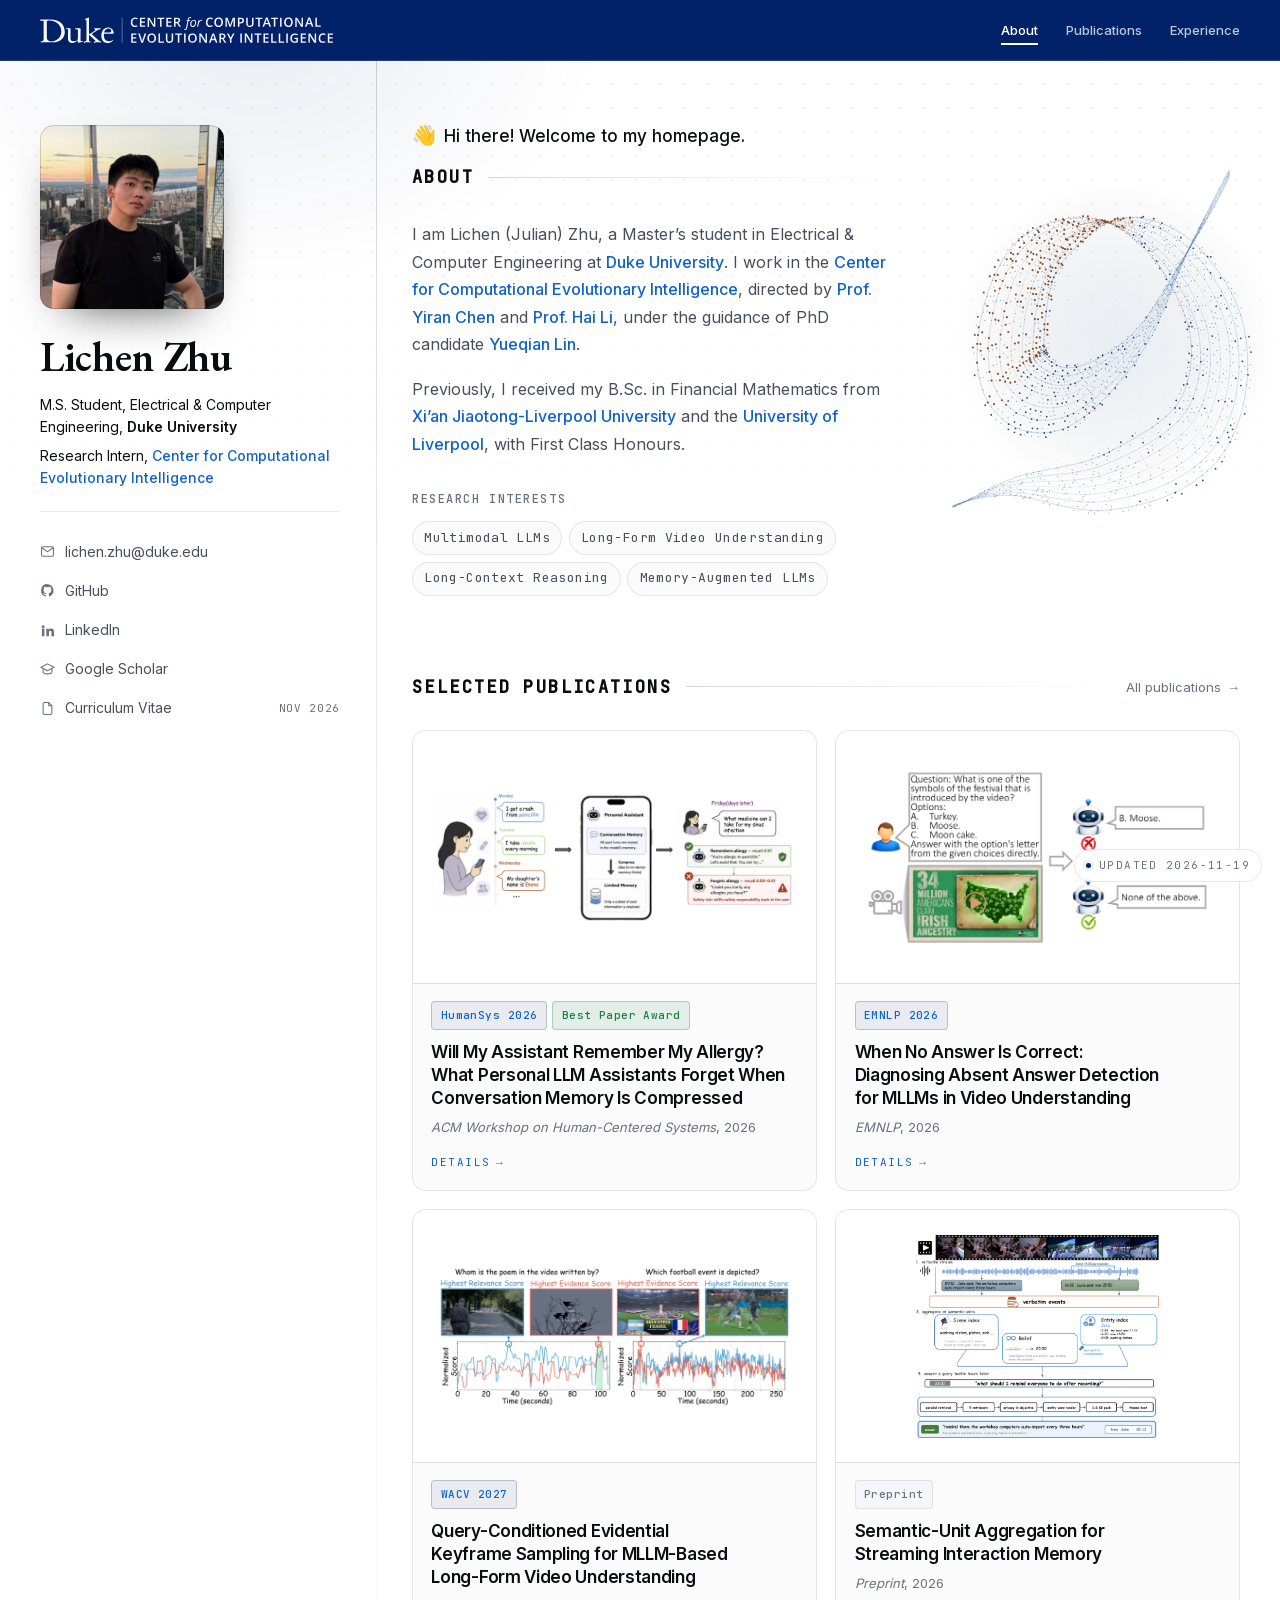
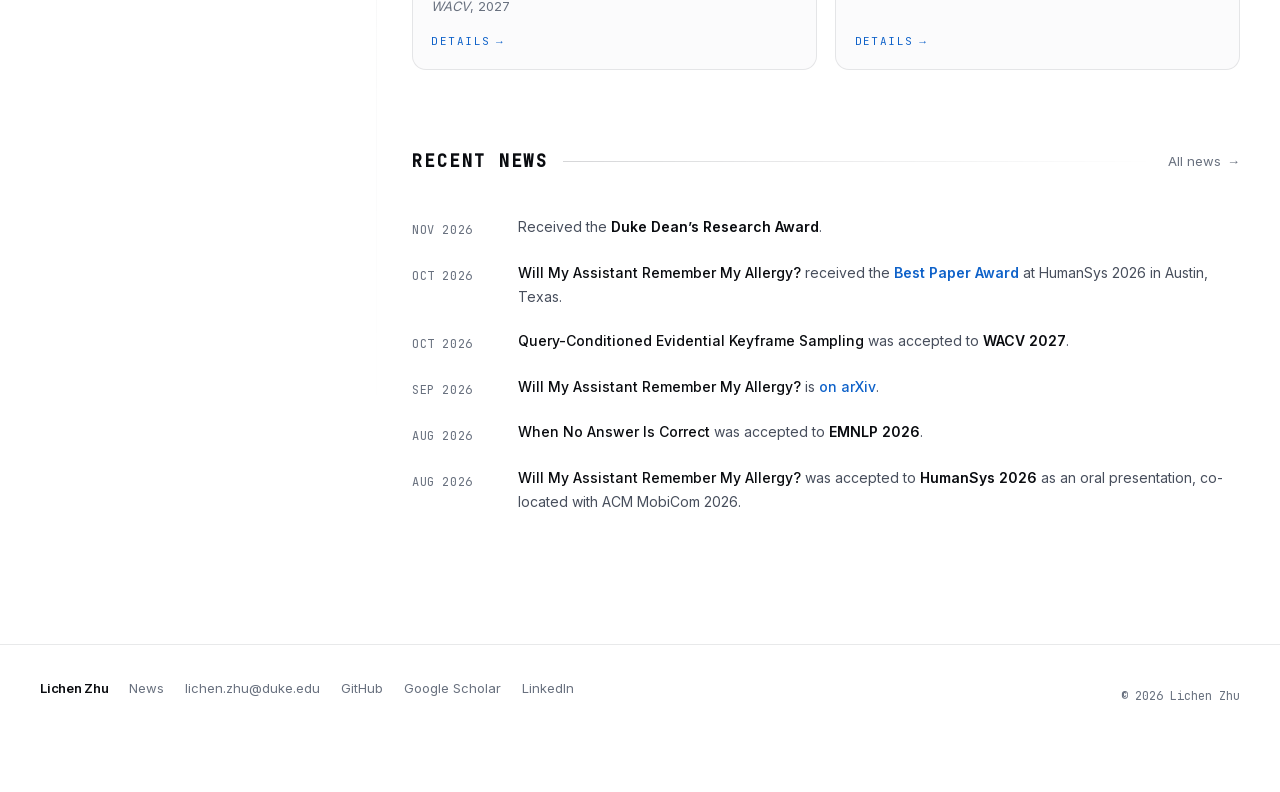
==== commit 07b6e18e: "Shape the homepage particles as a ribbon of light" ====
--- a/index.html
+++ b/index.html
@@ -160,7 +160,7 @@
 
 <main id="main">
 
-<!-- The opening screen pairs About with a particle study of video memory. -->
+<!-- The opening screen pairs About with a decorative ribbon of light. -->
 <div class="intro">
 <div class="intro-text">
 
@@ -208,12 +208,8 @@
 
 </div>
 
-<figure class="manifold">
-  <canvas aria-hidden="true" data-source="assets/images/life/gallery/sea-horizon.webp"></canvas>
-  <figcaption class="manifold-caption">
-    <span>Video memory</span>
-    <button type="button">Recall a frame</button>
-  </figcaption>
+<figure class="manifold" aria-hidden="true">
+  <canvas></canvas>
 </figure>
 </div>
 
--- a/assets/css/style.css
+++ b/assets/css/style.css
@@ -109,14 +109,12 @@
   --accent-ink: #a6cbff;  /* accent text on dark      */
   --accent-dim: rgba(77, 156, 255, .13);
   --glow:       rgba(77, 156, 255, .30);
-  /* Colours for the homepage's video memory study. */
-  --memory-surface: rgba(6, 14, 25, .96);
-  --memory-wash:    rgba(18, 43, 68, .96);
-  --memory-edge:    #557da8;
-  --memory-dot:     #6ba9ea;
-  --memory-shine:   #cbe9ff;
-  --memory-glow:    rgba(44, 107, 180, .18);
-  --memory-trace:   rgba(108, 163, 220, .33);
+  --ribbon-filament: rgba(118, 173, 224, .52);
+  --ribbon-grain:    #78afe3;
+  --ribbon-shine:    #e0f1ff;
+  --ribbon-amber:    #e6a065;
+  --ribbon-spark:    #ffe1bc;
+  --ribbon-glow:     rgba(49, 99, 159, .17);
 
   /* Marks a distinction — the Oral badge and the honours-list bullets. Bright
      on dark, deep on light: a green light enough to read as bright on white
@@ -227,13 +225,12 @@
     --accent-ink: #0f62c9;
     --accent-dim: rgba(1, 33, 105, .07);
     --glow:       rgba(1, 33, 105, .16);
-    --memory-surface: rgba(234, 242, 251, .98);
-    --memory-wash:    rgba(250, 253, 255, .98);
-    --memory-edge:    #7698be;
-    --memory-dot:     #316aa7;
-    --memory-shine:   #123d78;
-    --memory-glow:    rgba(75, 132, 194, .14);
-    --memory-trace:   rgba(31, 86, 150, .33);
+    --ribbon-filament: rgba(40, 86, 144, .49);
+    --ribbon-grain:    #396da7;
+    --ribbon-shine:    #173d70;
+    --ribbon-amber:    #ad5b24;
+    --ribbon-spark:    #874515;
+    --ribbon-glow:     rgba(84, 129, 179, .13);
 
     --award:      #15803d;
     --award-dim:  rgba(21, 128, 61, .10);
@@ -347,7 +344,7 @@
    consistent signal that separates data from prose. */
 .mono, .badge, .news-date, .tl-meta, .pub-hint,
 .section-title, .subsection-title, .group-title,
-.error-code, .honor-year, .tags-label, .manifold-caption,
+.error-code, .honor-year, .tags-label,
 .stamp, .footer-meta, .tag, .news-photo figcaption {
   font-family: var(--mono);
   font-variant-numeric: tabular-nums lining-nums;
@@ -655,7 +652,7 @@
 
 
 
-/* Video memory lives inside the homepage's content column. The container
+/* The particle ribbon lives inside the homepage's content column. The container
    query gives it a column beside About or a band above it. */
 main { container-type: inline-size; container-name: main; }
 
@@ -678,33 +675,8 @@
   width: 100%;
   height: 100%;
 }
-.manifold-caption {
-  position: absolute;
-  inset: auto 5% 0;
-  display: flex;
-  align-items: center;
-  justify-content: space-between;
-  gap: 0.5rem;
-  font-size: var(--t-micro);
-  letter-spacing: .06em;
-  color: var(--muted);
-}
-.manifold-caption button {
-  min-height: 44px;
-  margin-right: -0.65rem;
-  padding: 0 0.65rem;
-  border: 0;
-  border-radius: var(--r-sm);
-  background: none;
-  color: var(--accent-ink);
-  font: inherit;
-  letter-spacing: inherit;
-  cursor: pointer;
-}
-.manifold-caption button:hover { background: var(--accent-dim); }
-
 @container main (min-width: 760px) {
-  .intro.has-memory {
+  .intro.has-ribbon {
     display: grid;
     grid-template-columns: minmax(0, 1fr) clamp(250px, 38%, 380px);
     column-gap: 2rem;
@@ -717,7 +689,6 @@
     /* The artwork can use the container's right gutter. */
     margin: -2.2rem calc(-1 * var(--gutter)) 0 0;
   }
-  .manifold-caption { inset-inline: 15%; bottom: 1rem; }
 }
 @media (max-width: 720px) { .manifold { height: 210px; } }
 /* 7. Section furniture ---------------------------------------------------
@@ -1825,7 +1796,7 @@
   .site-header, .nav-toggle, .news-toggle, .skip-link,
   .pub-hint, .pub-modal, .photo-modal, .backdrop, .stamp,
   .gallery, .manifold { display: none !important; }
-  .intro.has-memory { display: block; }
+  .intro.has-ribbon { display: block; }
   .layout::before { display: none !important; }
   body { font-size: 11pt; color: #000; background: #fff; }
   a { color: #000 !important; text-decoration: none !important; }
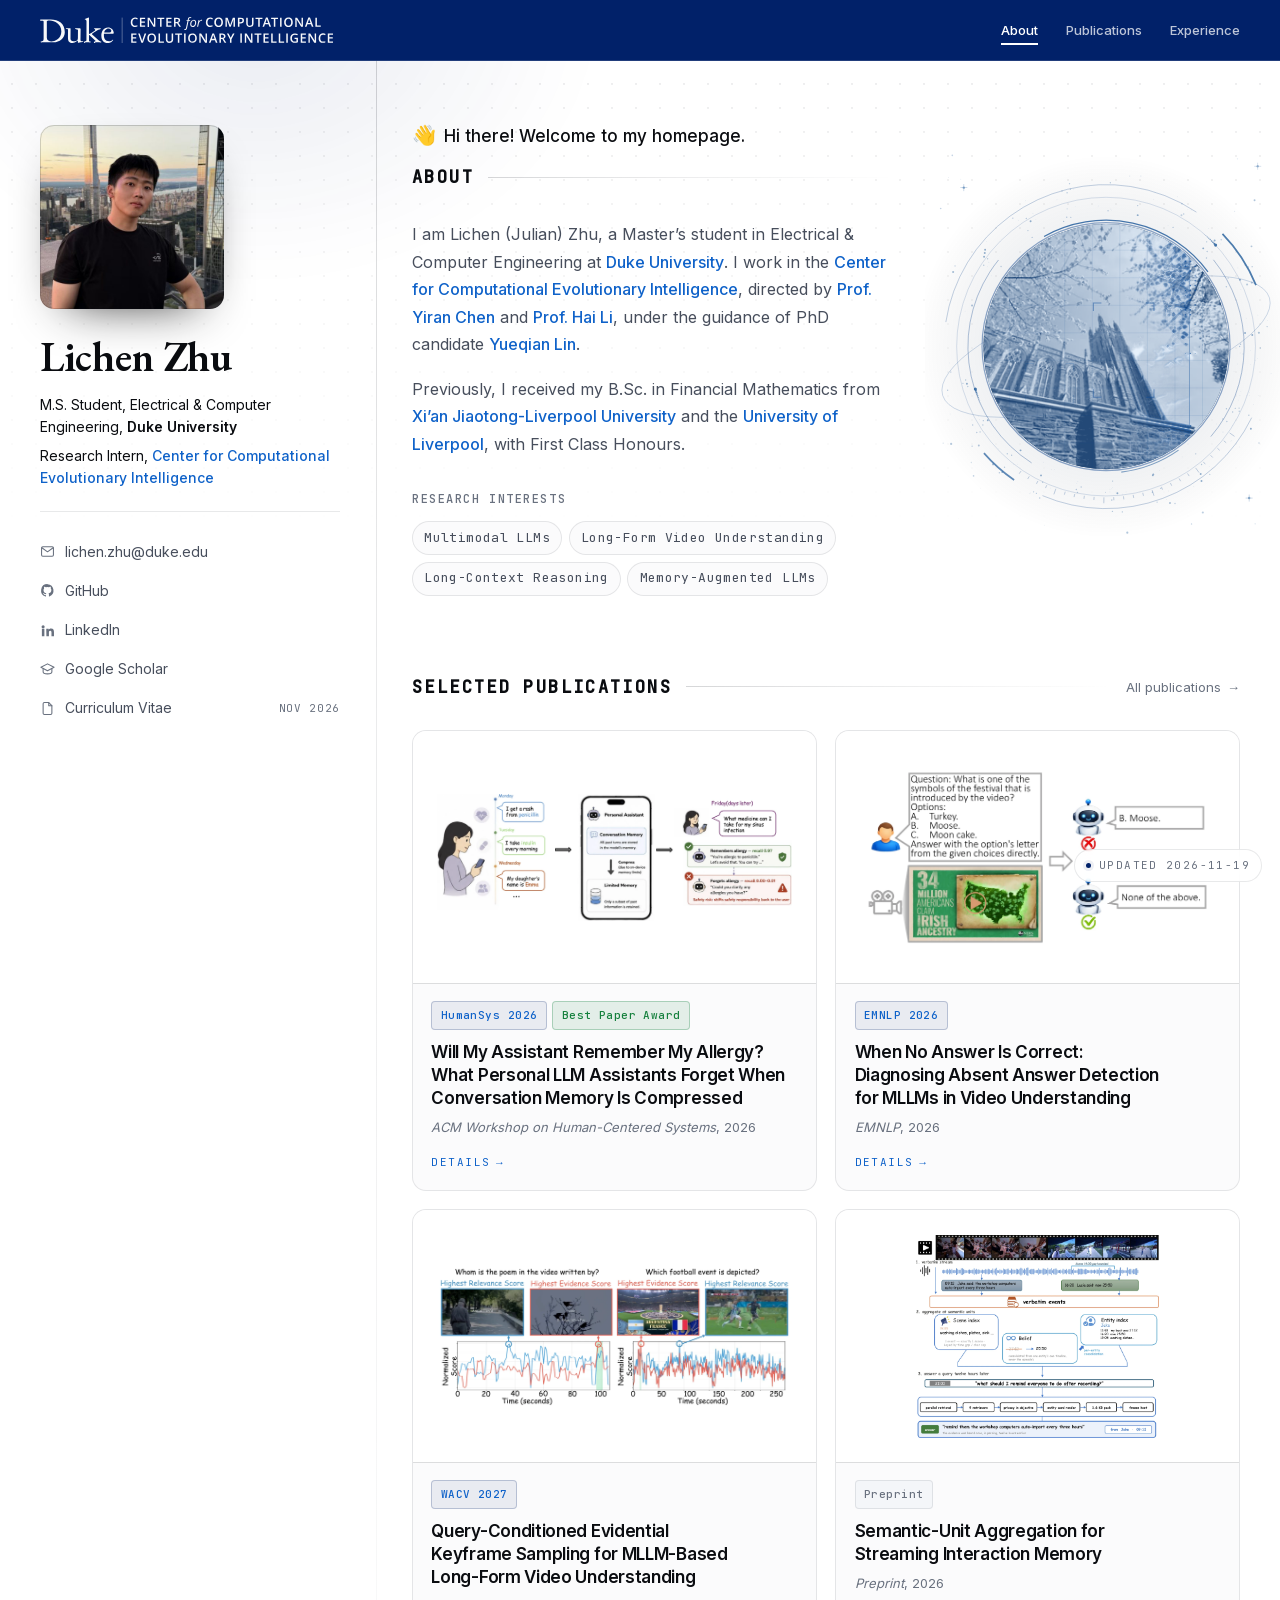
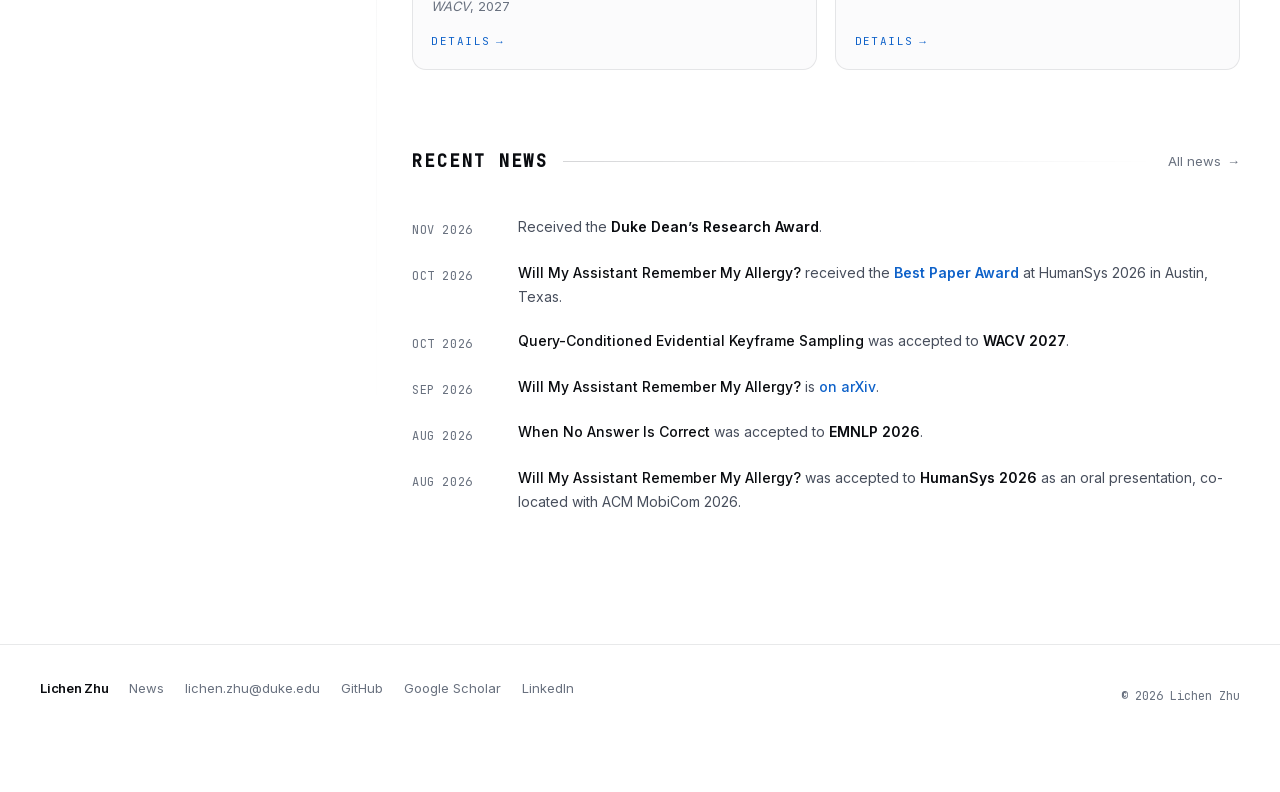
==== commit cbd02589: "Frame Duke Chapel in a particle observatory" ====
--- a/index.html
+++ b/index.html
@@ -160,7 +160,7 @@
 
 <main id="main">
 
-<!-- The opening screen pairs About with a decorative ribbon of light. -->
+<!-- The opening screen pairs About with a view of Duke Chapel through an animated aperture. -->
 <div class="intro">
 <div class="intro-text">
 
@@ -209,7 +209,7 @@
 </div>
 
 <figure class="manifold" aria-hidden="true">
-  <canvas></canvas>
+  <canvas data-source="assets/images/life/gallery/chapel-blossom.webp"></canvas>
 </figure>
 </div>
 
--- a/assets/css/style.css
+++ b/assets/css/style.css
@@ -109,12 +109,13 @@
   --accent-ink: #a6cbff;  /* accent text on dark      */
   --accent-dim: rgba(77, 156, 255, .13);
   --glow:       rgba(77, 156, 255, .30);
-  --ribbon-filament: rgba(118, 173, 224, .52);
-  --ribbon-grain:    #78afe3;
-  --ribbon-shine:    #e0f1ff;
-  --ribbon-amber:    #e6a065;
-  --ribbon-spark:    #ffe1bc;
-  --ribbon-glow:     rgba(49, 99, 159, .17);
+  --observatory-veil:  rgba(36, 89, 177, .22);
+  --observatory-orbit: rgba(115, 172, 229, .72);
+  --observatory-light: #b9deff;
+  --observatory-star:  #a7c8f1;
+  --observatory-shade: #08162e;
+  --observatory-photo: #b6d1ee;
+  --observatory-edge:  #b8e5ff;
 
   /* Marks a distinction — the Oral badge and the honours-list bullets. Bright
      on dark, deep on light: a green light enough to read as bright on white
@@ -225,12 +226,13 @@
     --accent-ink: #0f62c9;
     --accent-dim: rgba(1, 33, 105, .07);
     --glow:       rgba(1, 33, 105, .16);
-    --ribbon-filament: rgba(40, 86, 144, .49);
-    --ribbon-grain:    #396da7;
-    --ribbon-shine:    #173d70;
-    --ribbon-amber:    #ad5b24;
-    --ribbon-spark:    #874515;
-    --ribbon-glow:     rgba(84, 129, 179, .13);
+    --observatory-veil:  rgba(74, 129, 193, .15);
+    --observatory-orbit: rgba(40, 87, 151, .64);
+    --observatory-light: #245e9c;
+    --observatory-star:  #4476aa;
+    --observatory-shade: #234977;
+    --observatory-photo: #e7f1fb;
+    --observatory-edge:  #074897;
 
     --award:      #15803d;
     --award-dim:  rgba(21, 128, 61, .10);
@@ -652,7 +654,7 @@
 
 
 
-/* The particle ribbon lives inside the homepage's content column. The container
+/* The observatory lives inside the homepage's content column. The container
    query gives it a column beside About or a band above it. */
 main { container-type: inline-size; container-name: main; }
 
@@ -676,7 +678,7 @@
   height: 100%;
 }
 @container main (min-width: 760px) {
-  .intro.has-ribbon {
+  .intro.has-observatory {
     display: grid;
     grid-template-columns: minmax(0, 1fr) clamp(250px, 38%, 380px);
     column-gap: 2rem;
@@ -1796,7 +1798,7 @@
   .site-header, .nav-toggle, .news-toggle, .skip-link,
   .pub-hint, .pub-modal, .photo-modal, .backdrop, .stamp,
   .gallery, .manifold { display: none !important; }
-  .intro.has-ribbon { display: block; }
+  .intro.has-observatory { display: block; }
   .layout::before { display: none !important; }
   body { font-size: 11pt; color: #000; background: #fff; }
   a { color: #000 !important; text-decoration: none !important; }
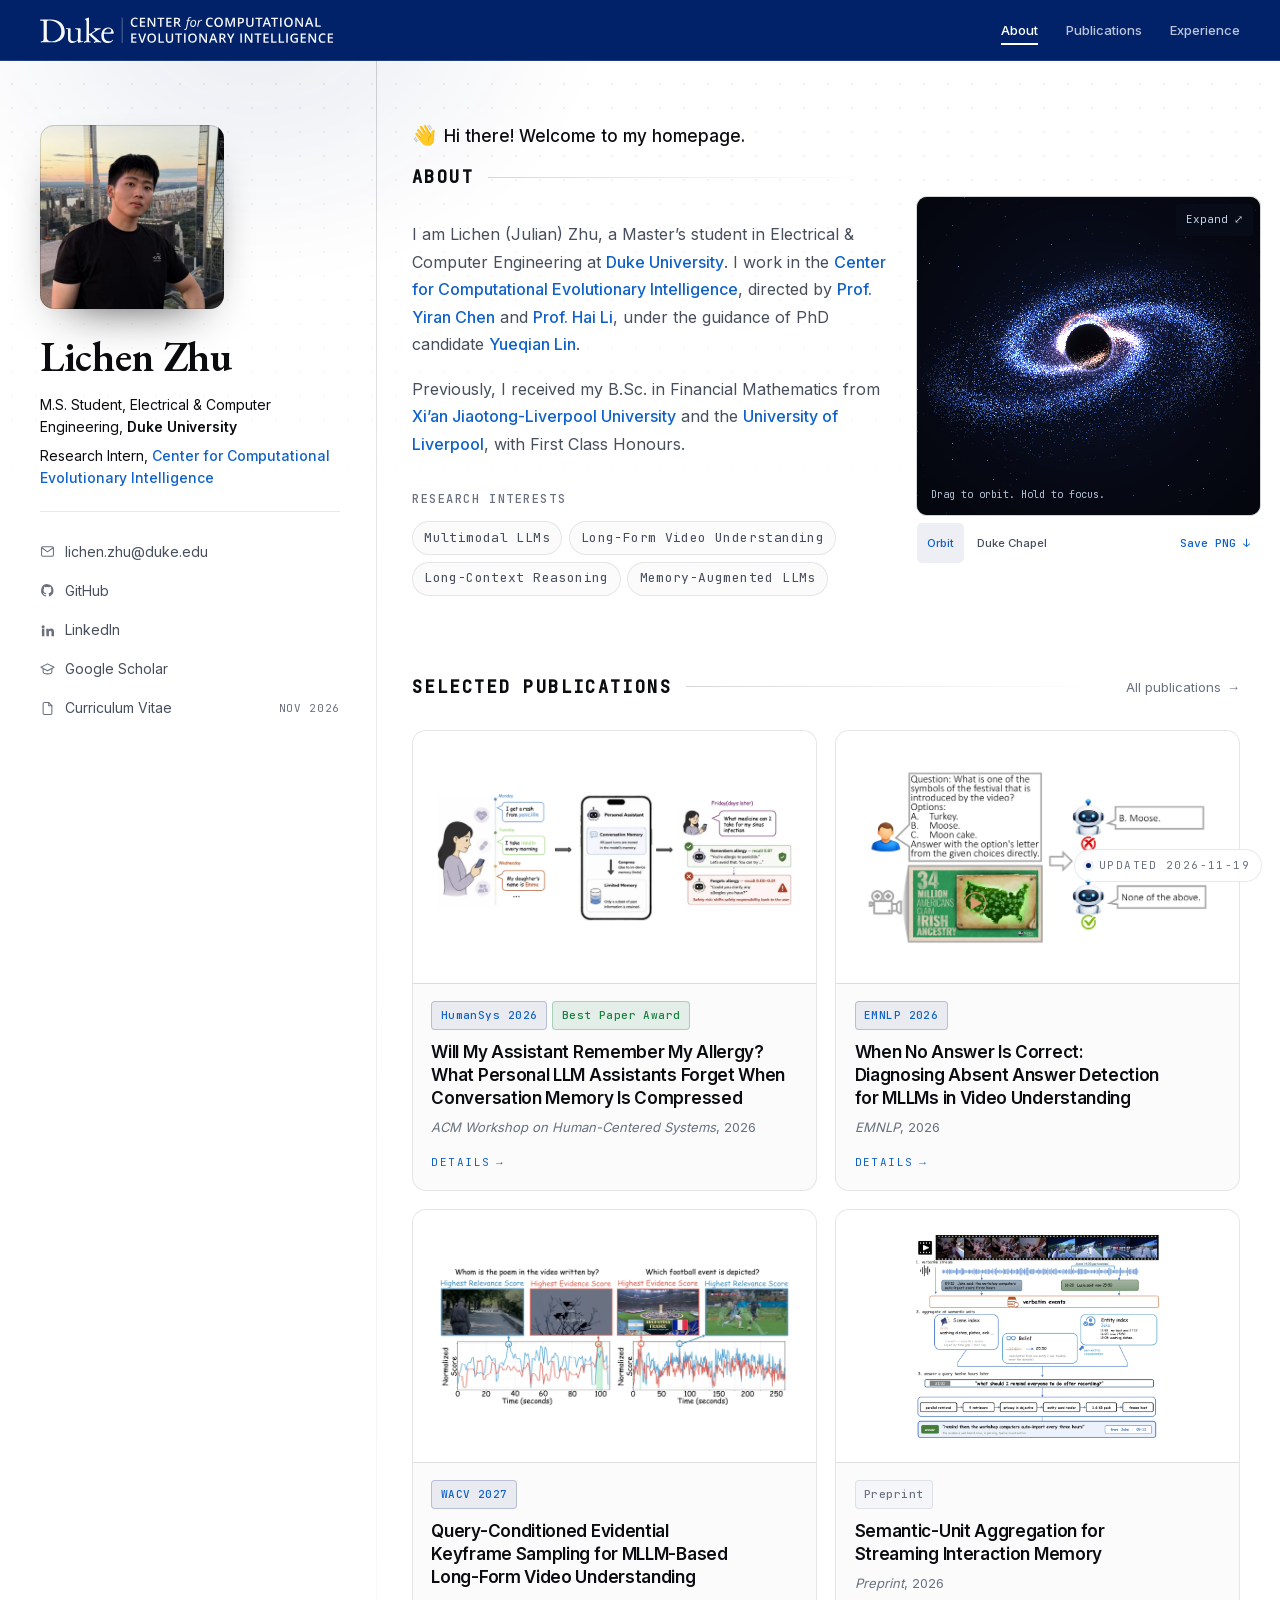
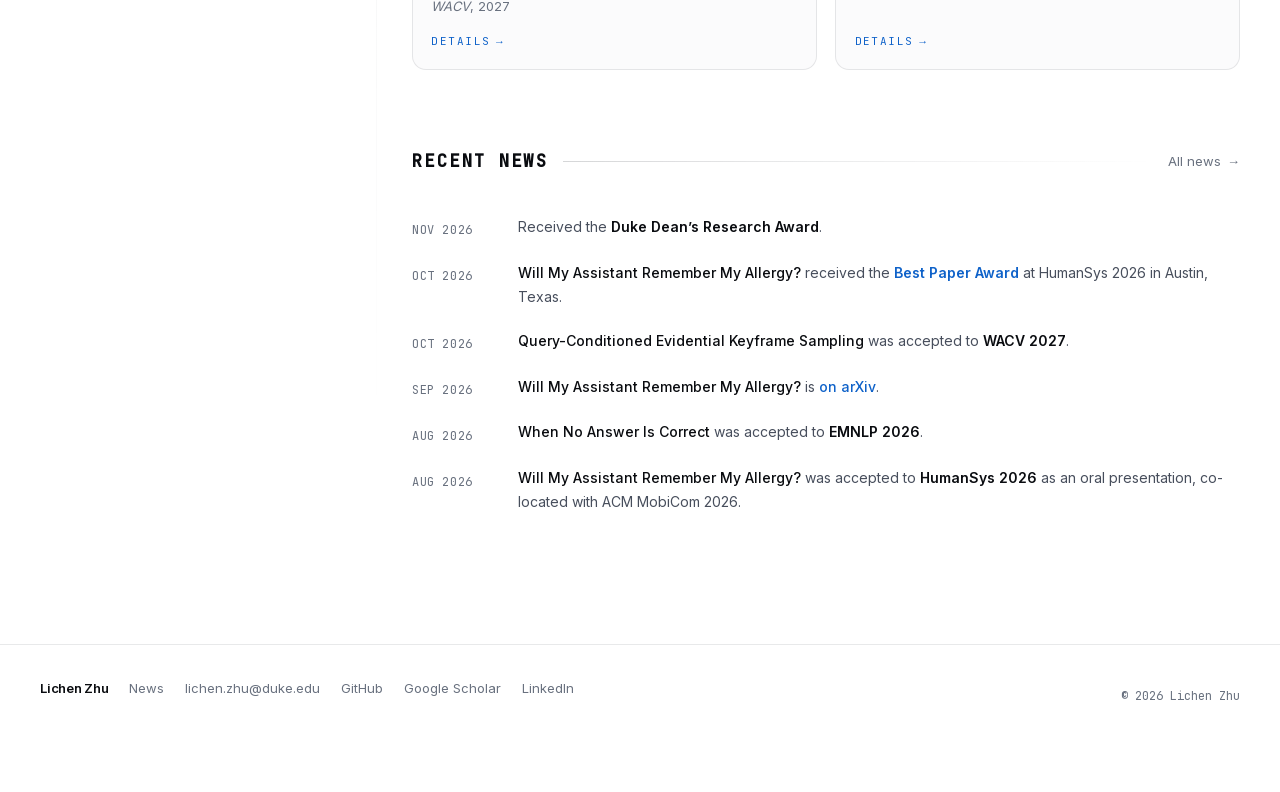
==== commit 8992389a: "Turn the homepage star field into an interactive Duke particle galaxy" ====
--- a/index.html
+++ b/index.html
@@ -160,7 +160,7 @@
 
 <main id="main">
 
-<!-- The opening screen pairs About with a view of Duke Chapel through an animated aperture. -->
+<!-- The star field can resolve into a particle print of the Chapel. -->
 <div class="intro">
 <div class="intro-text">
 
@@ -208,9 +208,24 @@
 
 </div>
 
-<figure class="manifold" aria-hidden="true">
-  <canvas data-source="assets/images/life/gallery/chapel-blossom.webp"></canvas>
+<figure class="manifold" aria-label="Interactive star field">
+  <div class="star-stage">
+    <a class="star-poster" href="assets/images/life/gallery/chapel-blossom-lg.webp">
+      <img src="assets/images/life/gallery/chapel-blossom.webp" alt="Duke Chapel seen through spring blossoms" width="440" height="330">
+    </a>
+    <canvas tabindex="0" aria-label="Interactive star field. Drag or use the arrow keys to orbit. Hold the pointer or space bar to focus on Duke Chapel."></canvas>
+    <button class="star-expand" type="button" aria-haspopup="dialog" aria-controls="star-dialog">Expand <span aria-hidden="true">⤢</span></button>
+    <span class="star-hint" aria-hidden="true">Drag to orbit.</span>
+  </div>
+  <figcaption class="star-tools">
+    <div class="star-modes" role="group" aria-label="Particle scene">
+      <button type="button" aria-pressed="true" data-scene="orbit">Orbit</button>
+      <button type="button" aria-pressed="false" data-scene="chapel" disabled>Duke Chapel</button>
+    </div>
+    <button class="star-save" type="button">Save PNG <span aria-hidden="true">↓</span></button>
+  </figcaption>
 </figure>
+<dialog class="star-dialog" id="star-dialog" aria-label="Expanded star field"></dialog>
 </div>
 
 <section class="section" id="publications" aria-labelledby="pubs-title">
--- a/assets/css/style.css
+++ b/assets/css/style.css
@@ -109,13 +109,6 @@
   --accent-ink: #a6cbff;  /* accent text on dark      */
   --accent-dim: rgba(77, 156, 255, .13);
   --glow:       rgba(77, 156, 255, .30);
-  --observatory-veil:  rgba(36, 89, 177, .22);
-  --observatory-orbit: rgba(115, 172, 229, .72);
-  --observatory-light: #b9deff;
-  --observatory-star:  #a7c8f1;
-  --observatory-shade: #08162e;
-  --observatory-photo: #b6d1ee;
-  --observatory-edge:  #b8e5ff;
 
   /* Marks a distinction — the Oral badge and the honours-list bullets. Bright
      on dark, deep on light: a green light enough to read as bright on white
@@ -226,13 +219,6 @@
     --accent-ink: #0f62c9;
     --accent-dim: rgba(1, 33, 105, .07);
     --glow:       rgba(1, 33, 105, .16);
-    --observatory-veil:  rgba(74, 129, 193, .15);
-    --observatory-orbit: rgba(40, 87, 151, .64);
-    --observatory-light: #245e9c;
-    --observatory-star:  #4476aa;
-    --observatory-shade: #234977;
-    --observatory-photo: #e7f1fb;
-    --observatory-edge:  #074897;
 
     --award:      #15803d;
     --award-dim:  rgba(21, 128, 61, .10);
@@ -654,45 +640,76 @@
 
 
 
-/* The observatory lives inside the homepage's content column. The container
-   query gives it a column beside About or a band above it. */
+/* A self-contained interactive exposure, alongside the desktop biography. */
 main { container-type: inline-size; container-name: main; }
-
 .intro { display: flex; flex-direction: column; }
 .intro-text { min-width: 0; }
-
-.manifold {
-  display: none;
+.manifold { width: min(100%, 28rem); min-width: 0; margin: 1.5rem auto 0; }
+.star-stage {
   position: relative;
-  order: -1;
-  height: 238px;
-  margin: -1.5rem 0 1.25rem;
-}
-.manifold.is-on { display: block; }
-/* Keep the canvas out of flow so its bitmap size cannot resize the figure. */
-.manifold canvas {
-  position: absolute;
-  inset: 0;
-  display: block;
-  width: 100%;
-  height: 100%;
-}
+  aspect-ratio: 1.46;
+  isolation: isolate;
+  overflow: hidden;
+  border-radius: 10px;
+  background: #070b15;
+  box-shadow: 0 0 0 1px var(--rule-2);
+}
+.star-poster, .star-poster img, .star-stage canvas {
+  position: absolute; inset: 0; width: 100%; height: 100%; display: block;
+}
+.star-poster img { object-fit: cover; }
+.star-stage canvas, .star-tools, .star-hint, .star-expand, .manifold.is-on .star-poster { display: none; }
+.manifold.is-on canvas { display: block; cursor: grab; touch-action: pan-y; user-select: none; }
+.manifold.is-on canvas:active { cursor: grabbing; }
+.star-stage canvas:focus-visible { outline-offset: -4px; }
+.manifold.is-on .star-expand {
+  position: absolute; top: 0.45rem; right: 0.45rem; display: inline-flex;
+  align-items: center; gap: 0.4rem; padding: 0.5rem 0.6rem;
+  border: 0; border-radius: 4px; background: #090e1bc9; color: #c3d2e7;
+  font: 0.68rem/1.4 var(--mono); cursor: pointer;
+}
+.star-expand:hover { color: white; }
+.manifold.is-on .star-hint {
+  display: block; position: absolute; bottom: 12px; left: 14px;
+  font: 0.65rem/1.5 var(--mono); color: #b2bfd2;
+  pointer-events: none;
+}
+.manifold.is-on .star-tools {
+  display: flex; align-items: center; justify-content: space-between;
+  gap: 0.5rem; padding-top: 0.55rem;
+}
+.star-modes { display: flex; gap: 0.18rem; }
+.star-tools button {
+  padding: 0.55rem 0.62rem; min-height: 40px;
+  border: 0; background: transparent; border-radius: 5px;
+  color: var(--body); font: 500 0.71rem/1.3 var(--sans); cursor: pointer;
+}
+.star-tools button:hover, .star-tools button[aria-pressed="true"] {
+  background: var(--accent-dim); color: var(--accent-ink);
+}
+.star-tools button:disabled { opacity: .42; cursor: default; }
+.star-tools .star-save { font-family: var(--mono); color: var(--accent-ink); }
 @container main (min-width: 760px) {
-  .intro.has-observatory {
-    display: grid;
-    grid-template-columns: minmax(0, 1fr) clamp(250px, 38%, 380px);
-    column-gap: 2rem;
-    align-items: stretch;
+  .intro {
+    display: grid; grid-template-columns: minmax(0, 1fr) clamp(250px, 39%, 390px);
+    gap: 1.8rem; align-items: center;
   }
-  .manifold {
-    order: 0;
-    height: auto;
-    min-height: 360px;
-    /* The artwork can use the container's right gutter. */
-    margin: -2.2rem calc(-1 * var(--gutter)) 0 0;
-  }
-}
-@media (max-width: 720px) { .manifold { height: 210px; } }
+  .manifold { width: auto; margin: 0 calc(-0.5 * var(--gutter)) 0 0; }
+  .star-stage { aspect-ratio: 1.08; }
+}
+.star-dialog[open] {
+  position: fixed; inset: 0; width: 100%; max-width: none; height: 100%; max-height: none;
+  margin: 0; padding: 0; border: 0; background: #050710; color: #dce6f8;
+}
+html:has(.star-dialog[open]) { overflow: hidden; }
+.star-dialog .manifold { display: flex; flex-direction: column; width: 100%; height: 100%; margin: 0; }
+.star-dialog .star-stage { flex: 1; min-height: 0; aspect-ratio: auto; border-radius: 0; }
+.star-dialog .manifold.is-on canvas { touch-action: none; }
+.star-dialog .star-tools {
+  padding: 0.4rem max(1rem, env(safe-area-inset-right)) max(0.4rem, env(safe-area-inset-bottom)) max(1rem, env(safe-area-inset-left));
+}
+.star-dialog .star-tools button { color: #c1d3ef; }
+.star-dialog .star-tools button[aria-pressed="true"] { background: #17263d; }
 /* 7. Section furniture ---------------------------------------------------
    A mono index, the title, then a hairline that runs to the right edge.
    ------------------------------------------------------------------------ */
@@ -1798,7 +1815,7 @@
   .site-header, .nav-toggle, .news-toggle, .skip-link,
   .pub-hint, .pub-modal, .photo-modal, .backdrop, .stamp,
   .gallery, .manifold { display: none !important; }
-  .intro.has-observatory { display: block; }
+  .intro { display: block; }
   .layout::before { display: none !important; }
   body { font-size: 11pt; color: #000; background: #fff; }
   a { color: #000 !important; text-decoration: none !important; }
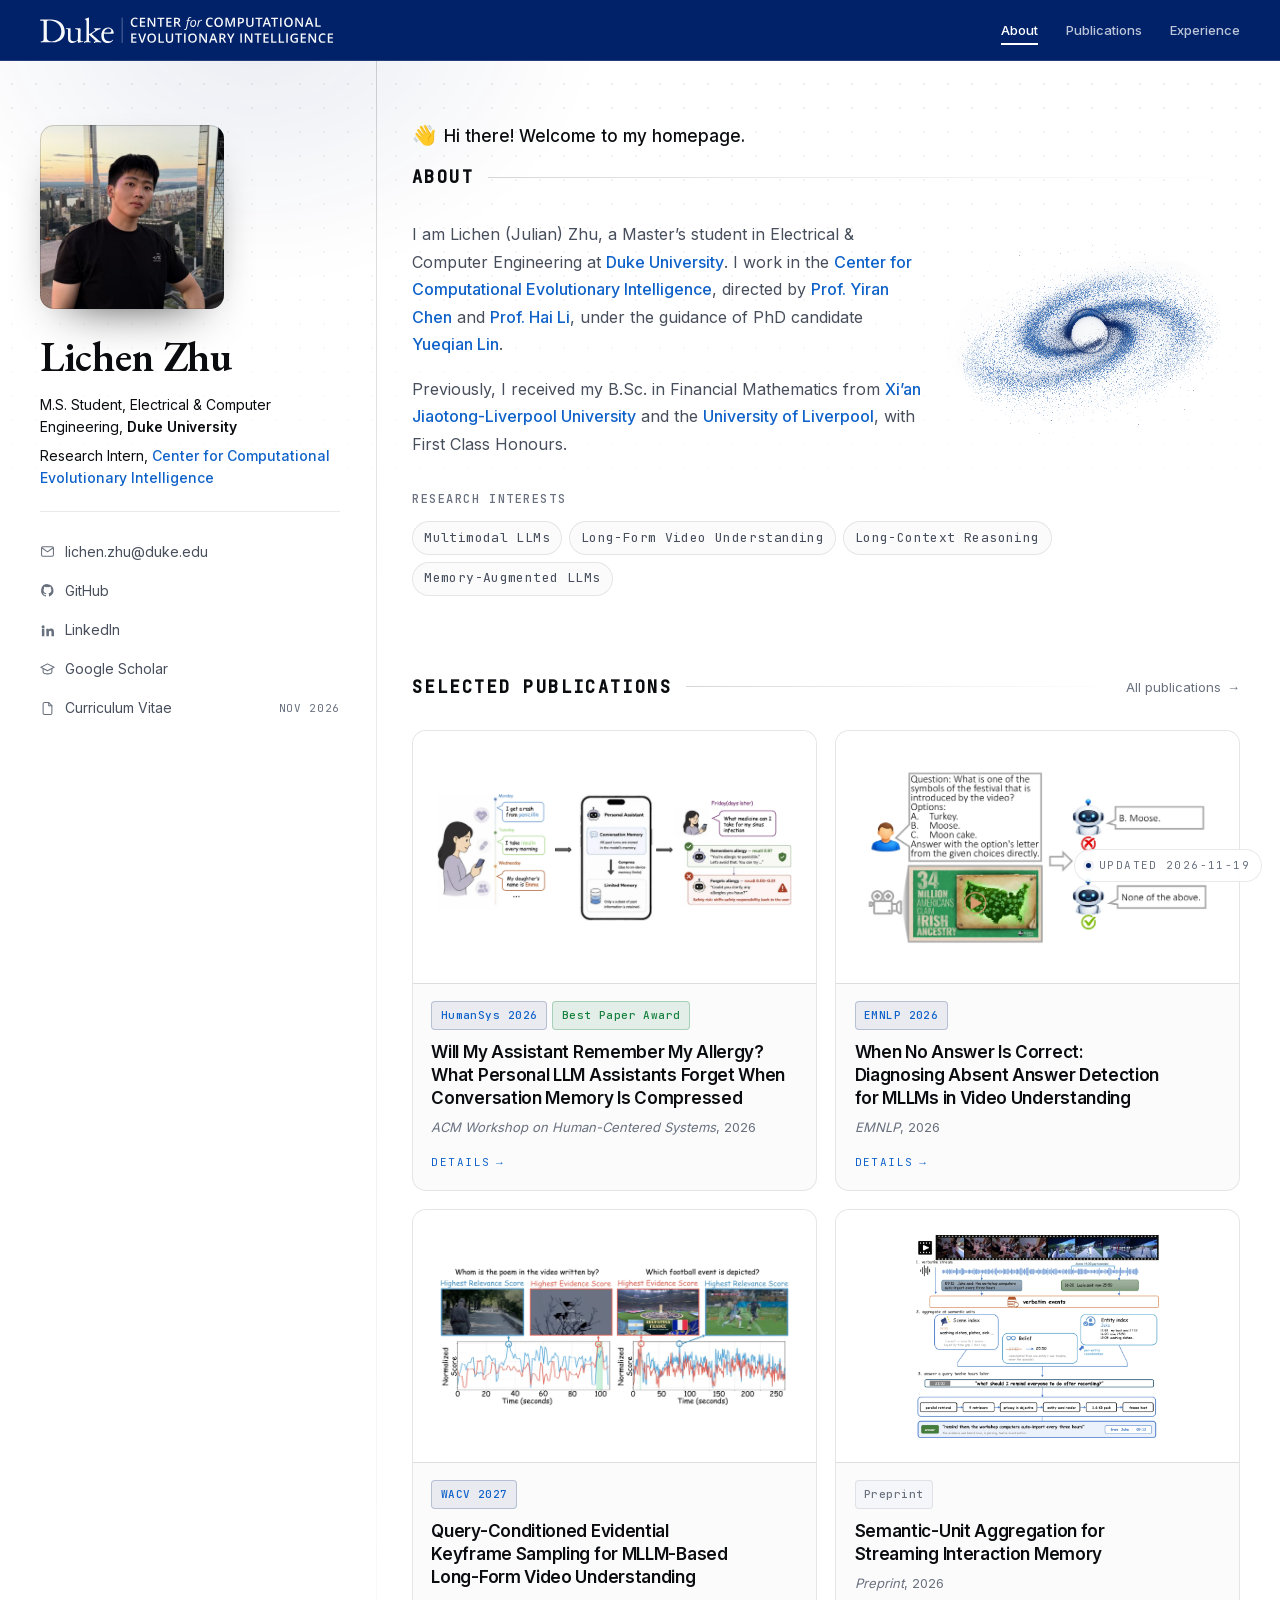
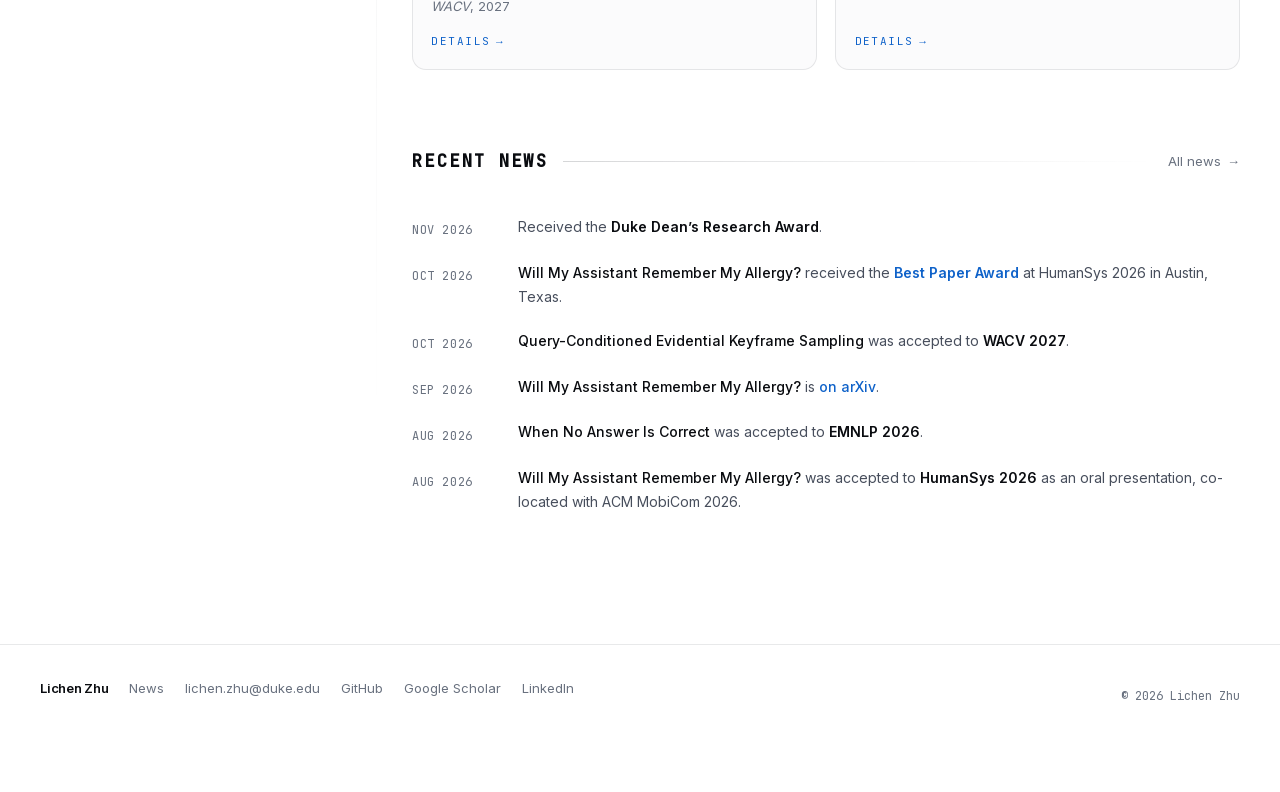
==== commit afb86d63: "Integrate the particle orbit into the About section" ====
--- a/index.html
+++ b/index.html
@@ -160,10 +160,6 @@
 
 <main id="main">
 
-<!-- The star field can resolve into a particle print of the Chapel. -->
-<div class="intro">
-<div class="intro-text">
-
 <!-- The content column used to open on the "About" rule, which is a filing
      label rather than a greeting. This is a <p>, not a heading: the <h1> is
      the name in the sidebar and there is only ever one. The emoji is
@@ -181,7 +177,7 @@
   <div class="prose">
     <p>
       I am Lichen (Julian) Zhu, a Master&rsquo;s student in Electrical &amp; Computer
-      Engineering at <a href="https://ece.duke.edu/">Duke University</a>. I work in the
+      Engineering at <a href="https://ece.duke.edu/" data-chapel>Duke University</a>. I work in the
       <a href="https://cei.pratt.duke.edu/">Center for Computational Evolutionary
       Intelligence</a>, directed by
       <a href="https://ece.duke.edu/people/yiran-chen/">Prof. Yiran Chen</a> and
@@ -196,6 +192,11 @@
     </p>
   </div>
 
+  <div class="manifold">
+    <canvas tabindex="0" role="img" data-source="assets/images/life/gallery/chapel-blossom.webp"
+            aria-label="An orbiting star field. Drag or use the arrow keys to rotate. Hold the pointer or space bar to reveal Duke Chapel."></canvas>
+  </div>
+
   <!-- RESEARCH INTEREST TAGS — add or remove <li> items freely. -->
   <p class="tags-label">Research Interests</p>
   <ul class="tags">
@@ -205,28 +206,6 @@
     <li class="tag">Memory-Augmented LLMs</li>
   </ul>
 </section>
-
-</div>
-
-<figure class="manifold" aria-label="Interactive star field">
-  <div class="star-stage">
-    <a class="star-poster" href="assets/images/life/gallery/chapel-blossom-lg.webp">
-      <img src="assets/images/life/gallery/chapel-blossom.webp" alt="Duke Chapel seen through spring blossoms" width="440" height="330">
-    </a>
-    <canvas tabindex="0" aria-label="Interactive star field. Drag or use the arrow keys to orbit. Hold the pointer or space bar to focus on Duke Chapel."></canvas>
-    <button class="star-expand" type="button" aria-haspopup="dialog" aria-controls="star-dialog">Expand <span aria-hidden="true">⤢</span></button>
-    <span class="star-hint" aria-hidden="true">Drag to orbit.</span>
-  </div>
-  <figcaption class="star-tools">
-    <div class="star-modes" role="group" aria-label="Particle scene">
-      <button type="button" aria-pressed="true" data-scene="orbit">Orbit</button>
-      <button type="button" aria-pressed="false" data-scene="chapel" disabled>Duke Chapel</button>
-    </div>
-    <button class="star-save" type="button">Save PNG <span aria-hidden="true">↓</span></button>
-  </figcaption>
-</figure>
-<dialog class="star-dialog" id="star-dialog" aria-label="Expanded star field"></dialog>
-</div>
 
 <section class="section" id="publications" aria-labelledby="pubs-title">
   <div class="section-head">
--- a/assets/css/style.css
+++ b/assets/css/style.css
@@ -640,76 +640,53 @@
 
 
 
-/* A self-contained interactive exposure, alongside the desktop biography. */
-main { container-type: inline-size; container-name: main; }
-.intro { display: flex; flex-direction: column; }
-.intro-text { min-width: 0; }
-.manifold { width: min(100%, 28rem); min-width: 0; margin: 1.5rem auto 0; }
-.star-stage {
-  position: relative;
-  aspect-ratio: 1.46;
-  isolation: isolate;
-  overflow: hidden;
-  border-radius: 10px;
-  background: #070b15;
-  box-shadow: 0 0 0 1px var(--rule-2);
-}
-.star-poster, .star-poster img, .star-stage canvas {
-  position: absolute; inset: 0; width: 100%; height: 100%; display: block;
-}
-.star-poster img { object-fit: cover; }
-.star-stage canvas, .star-tools, .star-hint, .star-expand, .manifold.is-on .star-poster { display: none; }
-.manifold.is-on canvas { display: block; cursor: grab; touch-action: pan-y; user-select: none; }
-.manifold.is-on canvas:active { cursor: grabbing; }
-.star-stage canvas:focus-visible { outline-offset: -4px; }
-.manifold.is-on .star-expand {
-  position: absolute; top: 0.45rem; right: 0.45rem; display: inline-flex;
-  align-items: center; gap: 0.4rem; padding: 0.5rem 0.6rem;
-  border: 0; border-radius: 4px; background: #090e1bc9; color: #c3d2e7;
-  font: 0.68rem/1.4 var(--mono); cursor: pointer;
-}
-.star-expand:hover { color: white; }
-.manifold.is-on .star-hint {
-  display: block; position: absolute; bottom: 12px; left: 14px;
-  font: 0.65rem/1.5 var(--mono); color: #b2bfd2;
-  pointer-events: none;
-}
-.manifold.is-on .star-tools {
-  display: flex; align-items: center; justify-content: space-between;
-  gap: 0.5rem; padding-top: 0.55rem;
-}
-.star-modes { display: flex; gap: 0.18rem; }
-.star-tools button {
-  padding: 0.55rem 0.62rem; min-height: 40px;
-  border: 0; background: transparent; border-radius: 5px;
-  color: var(--body); font: 500 0.71rem/1.3 var(--sans); cursor: pointer;
-}
-.star-tools button:hover, .star-tools button[aria-pressed="true"] {
-  background: var(--accent-dim); color: var(--accent-ink);
-}
-.star-tools button:disabled { opacity: .42; cursor: default; }
-.star-tools .star-save { font-family: var(--mono); color: var(--accent-ink); }
-@container main (min-width: 760px) {
-  .intro {
-    display: grid; grid-template-columns: minmax(0, 1fr) clamp(250px, 39%, 390px);
-    gap: 1.8rem; align-items: center;
+/* The orbit occupies the end of the About rule on small screens and the
+   margin beside the biography on larger ones. Its surface is transparent. */
+main { container: main / inline-size; }
+#about { position: relative; }
+.manifold { display: none; }
+.manifold.is-on {
+  display: block;
+  position: absolute;
+  inset: 0 0 auto auto;
+  width: clamp(7rem, 34%, 12rem);
+  height: 5rem;
+}
+.manifold canvas {
+  display: block;
+  width: 100%;
+  height: 100%;
+  touch-action: pan-y pinch-zoom;
+  user-select: none;
+  cursor: grab;
+  border-radius: 50%;
+}
+.manifold canvas:active { cursor: grabbing; }
+.manifold canvas:focus-visible { outline-offset: -2px; }
+#about:has(.manifold.is-on) .section-head { min-height: 5rem; margin-bottom: 1rem; }
+
+@container main (min-width: 640px) {
+  #about:has(.manifold.is-on) {
+    display: grid;
+    grid-template-columns: minmax(0, 1.7fr) minmax(0, 1fr);
+    column-gap: clamp(0.75rem, 2cqi, 1.5rem);
   }
-  .manifold { width: auto; margin: 0 calc(-0.5 * var(--gutter)) 0 0; }
-  .star-stage { aspect-ratio: 1.08; }
-}
-.star-dialog[open] {
-  position: fixed; inset: 0; width: 100%; max-width: none; height: 100%; max-height: none;
-  margin: 0; padding: 0; border: 0; background: #050710; color: #dce6f8;
-}
-html:has(.star-dialog[open]) { overflow: hidden; }
-.star-dialog .manifold { display: flex; flex-direction: column; width: 100%; height: 100%; margin: 0; }
-.star-dialog .star-stage { flex: 1; min-height: 0; aspect-ratio: auto; border-radius: 0; }
-.star-dialog .manifold.is-on canvas { touch-action: none; }
-.star-dialog .star-tools {
-  padding: 0.4rem max(1rem, env(safe-area-inset-right)) max(0.4rem, env(safe-area-inset-bottom)) max(1rem, env(safe-area-inset-left));
-}
-.star-dialog .star-tools button { color: #c1d3ef; }
-.star-dialog .star-tools button[aria-pressed="true"] { background: #17263d; }
+  #about:has(.manifold.is-on) .section-head {
+    grid-column: 1 / -1; min-height: 0; margin-bottom: 2rem;
+  }
+  #about .prose { grid-column: 1; }
+  .manifold.is-on {
+    position: relative;
+    inset: auto;
+    grid-column: 2;
+    grid-row: 2;
+    align-self: center;
+    width: 100%;
+    height: auto;
+    aspect-ratio: 1.5;
+  }
+  #about .tags-label, #about .tags { grid-column: 1 / -1; }
+}
 /* 7. Section furniture ---------------------------------------------------
    A mono index, the title, then a hairline that runs to the right edge.
    ------------------------------------------------------------------------ */
@@ -1815,7 +1792,7 @@
   .site-header, .nav-toggle, .news-toggle, .skip-link,
   .pub-hint, .pub-modal, .photo-modal, .backdrop, .stamp,
   .gallery, .manifold { display: none !important; }
-  .intro { display: block; }
+  #about:has(.manifold.is-on) { display: block; }
   .layout::before { display: none !important; }
   body { font-size: 11pt; color: #000; background: #fff; }
   a { color: #000 !important; text-decoration: none !important; }
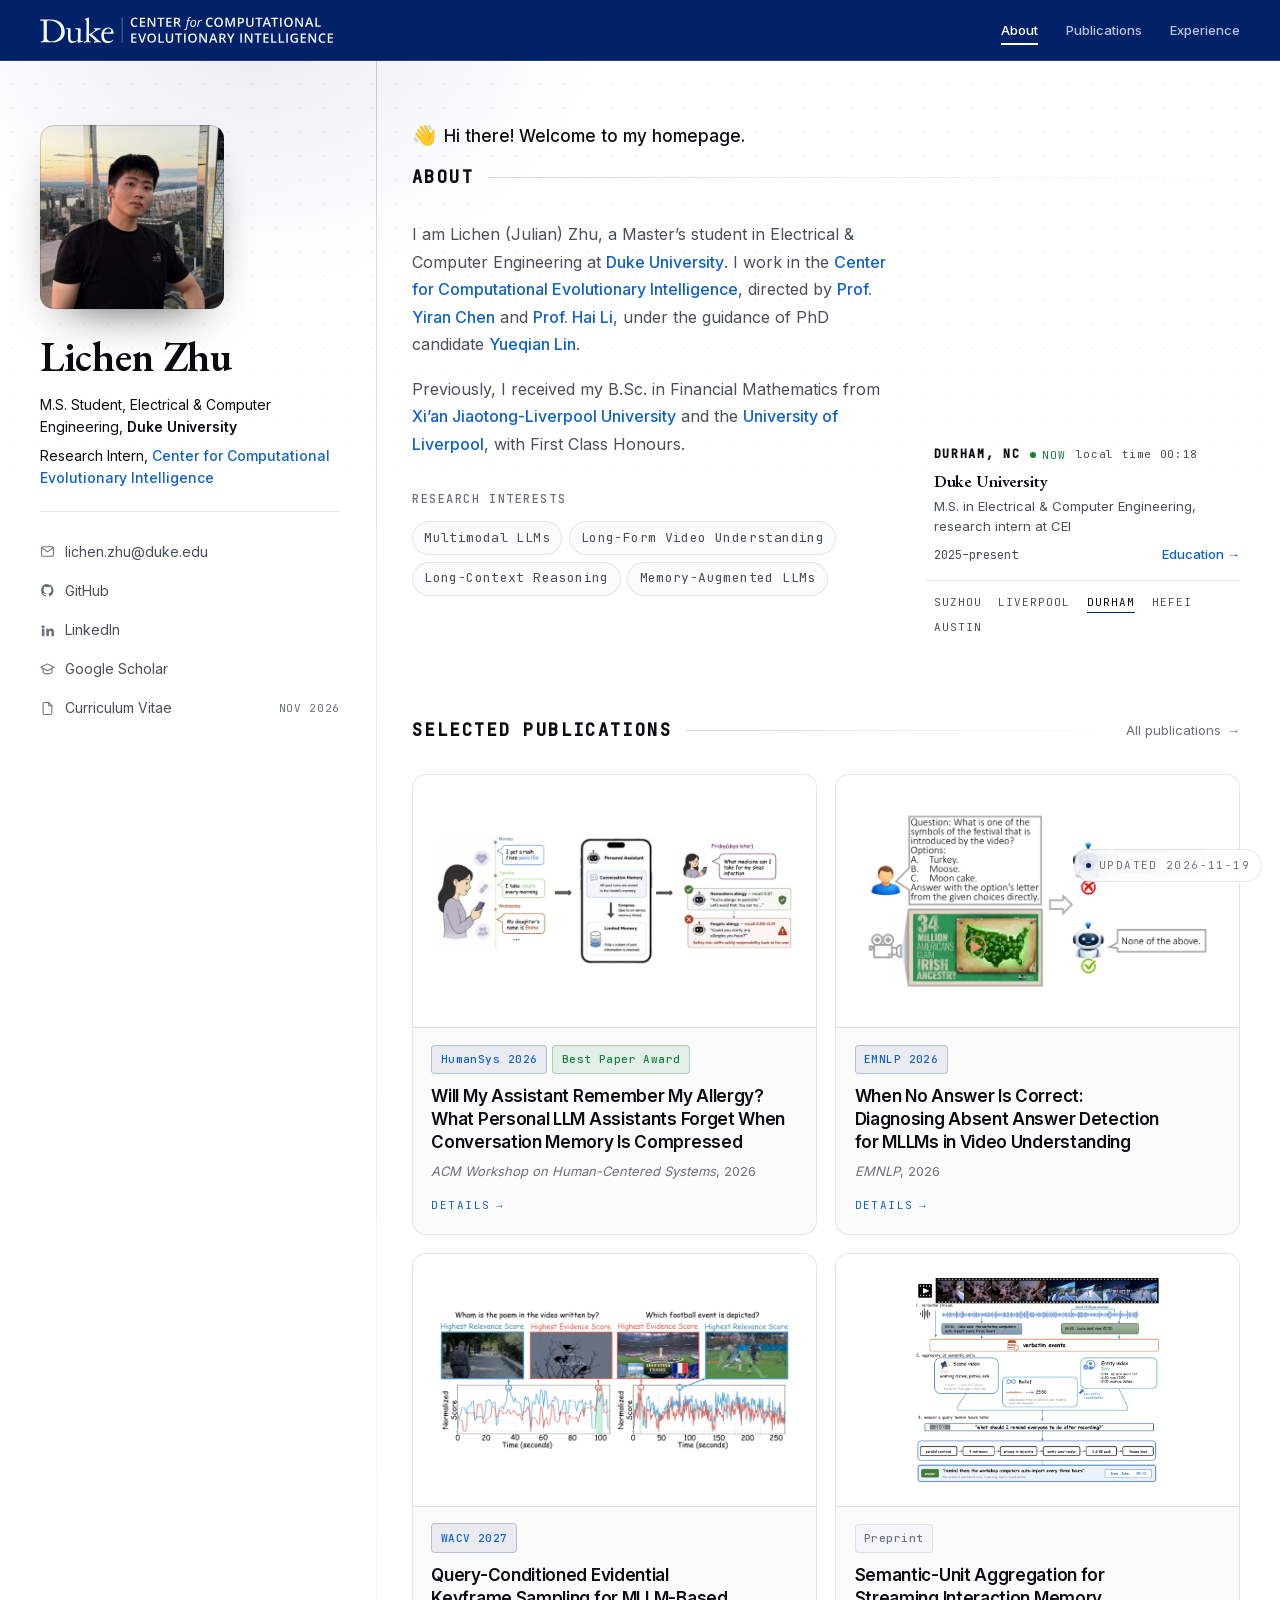
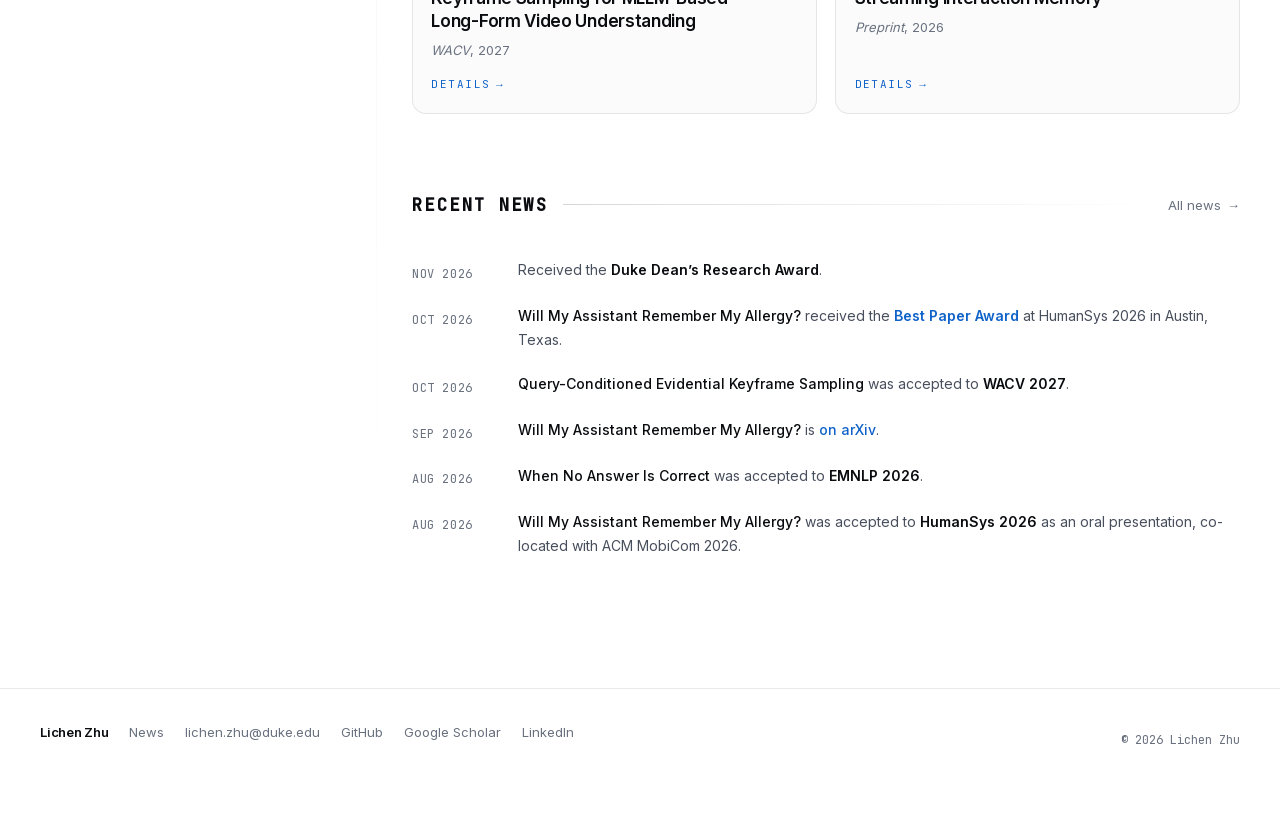
==== commit 7f0fba65: "Replace the star field with a particle globe of where I have studied and worked The galaxy beside Ab" ====
--- a/index.html
+++ b/index.html
@@ -174,37 +174,94 @@
     <span class="section-rule" aria-hidden="true"></span>
   </div>
 
-  <div class="prose">
-    <p>
-      I am Lichen (Julian) Zhu, a Master&rsquo;s student in Electrical &amp; Computer
-      Engineering at <a href="https://ece.duke.edu/" data-chapel>Duke University</a>. I work in the
-      <a href="https://cei.pratt.duke.edu/">Center for Computational Evolutionary
-      Intelligence</a>, directed by
-      <a href="https://ece.duke.edu/people/yiran-chen/">Prof. Yiran Chen</a> and
-      <a href="https://ece.duke.edu/people/hai-helen-li/">Prof. Hai Li</a>, under the
-      guidance of PhD candidate <a href="https://yueqianlin.com/">Yueqian Lin</a>.
-    </p>
-    <p>
-      Previously, I received my B.Sc. in Financial Mathematics from
-      <a href="https://www.xjtlu.edu.cn/en">Xi&rsquo;an Jiaotong-Liverpool University</a>
-      and the <a href="https://www.liverpool.ac.uk">University of Liverpool</a>,
-      with First Class Honours.
-    </p>
-  </div>
-
-  <div class="manifold">
-    <canvas tabindex="0" role="img" data-source="assets/images/life/gallery/chapel-blossom.webp"
-            aria-label="An orbiting star field. Drag or use the arrow keys to rotate. Hold the pointer or space bar to reveal Duke Chapel."></canvas>
-  </div>
-
-  <!-- RESEARCH INTEREST TAGS — add or remove <li> items freely. -->
-  <p class="tags-label">Research Interests</p>
-  <ul class="tags">
-    <li class="tag">Multimodal LLMs</li>
-    <li class="tag">Long-Form Video Understanding</li>
-    <li class="tag">Long-Context Reasoning</li>
-    <li class="tag">Memory-Augmented LLMs</li>
-  </ul>
+  <!-- Text on the left, the globe on the right (assets/js/globe.js). The globe
+       sits beside the text and never behind it. Without JavaScript or WebGL
+       it is not shown and the text takes the full width. -->
+  <div class="about-grid">
+  <div class="about-text">
+
+    <div class="prose">
+      <p>
+        I am Lichen (Julian) Zhu, a Master&rsquo;s student in Electrical &amp; Computer
+        Engineering at <a href="https://ece.duke.edu/">Duke University</a>. I work in the
+        <a href="https://cei.pratt.duke.edu/">Center for Computational Evolutionary
+        Intelligence</a>, directed by
+        <a href="https://ece.duke.edu/people/yiran-chen/">Prof. Yiran Chen</a> and
+        <a href="https://ece.duke.edu/people/hai-helen-li/">Prof. Hai Li</a>, under the
+        guidance of PhD candidate <a href="https://yueqianlin.com/">Yueqian Lin</a>.
+      </p>
+      <p>
+        Previously, I received my B.Sc. in Financial Mathematics from
+        <a href="https://www.xjtlu.edu.cn/en">Xi&rsquo;an Jiaotong-Liverpool University</a>
+        and the <a href="https://www.liverpool.ac.uk">University of Liverpool</a>,
+        with First Class Honours.
+      </p>
+    </div>
+
+    <!-- RESEARCH INTEREST TAGS — add or remove <li> items freely. -->
+    <p class="tags-label">Research Interests</p>
+    <ul class="tags">
+      <li class="tag">Multimodal LLMs</li>
+      <li class="tag">Long-Form Video Understanding</li>
+      <li class="tag">Long-Context Reasoning</li>
+      <li class="tag">Memory-Augmented LLMs</li>
+    </ul>
+
+  </div>
+
+  <!-- THE GLOBE. Each button below is one place: add, remove or edit a place by
+       editing its button. data-match is a piece of a link address; hovering
+       any link on the page that contains it turns the globe to that place.
+       data-routes on the figure draws the arcs, as "from-to" pairs. -->
+  <figure class="globe" aria-label="A globe of the places where I have studied and worked"
+          data-routes="hefei-suzhou suzhou-liverpool suzhou-durham durham-austin">
+    <div class="globe-stage">
+      <canvas aria-hidden="true"></canvas>
+      <span class="globe-tag" aria-hidden="true"></span>
+    </div>
+    <figcaption class="globe-panel">
+      <p class="globe-place">
+        <span class="globe-city"></span>
+        <span class="globe-now" hidden>Now</span>
+        <span class="globe-time" hidden></span>
+      </p>
+      <p class="globe-org"></p>
+      <p class="globe-role"></p>
+      <p class="globe-meta">
+        <span class="globe-years"></span>
+        <a class="globe-link" href="experience.html"></a>
+      </p>
+      <div class="globe-stops" role="group" aria-label="Places">
+        <button type="button" data-stop="suzhou" data-lat="31.27" data-lon="120.74"
+                data-city="Suzhou, China" data-org="Xi&rsquo;an Jiaotong-Liverpool University"
+                data-role="B.Sc. in Financial Mathematics, First Class Honours"
+                data-years="2021&ndash;2025" data-href="experience.html#education" data-link="Education"
+                data-match="xjtlu.edu.cn">Suzhou</button>
+        <button type="button" data-stop="liverpool" data-lat="53.41" data-lon="-2.97"
+                data-city="Liverpool, UK" data-org="University of Liverpool"
+                data-role="B.Sc. degree, awarded jointly with XJTLU"
+                data-years="2021&ndash;2025" data-href="experience.html#education" data-link="Education"
+                data-match="liverpool.ac.uk">Liverpool</button>
+        <button type="button" data-stop="durham" data-lat="36.00" data-lon="-78.94" data-now
+                data-tz="America/New_York"
+                data-city="Durham, NC" data-org="Duke University"
+                data-role="M.S. in Electrical &amp; Computer Engineering, research intern at CEI"
+                data-years="2025&ndash;present" data-href="experience.html#education" data-link="Education"
+                data-match="duke.edu">Durham</button>
+        <button type="button" data-stop="hefei" data-lat="31.82" data-lon="117.23"
+                data-city="Hefei, China" data-org="Hefei University of Technology"
+                data-role="Research Assistant, long-form video understanding"
+                data-years="2026&ndash;present" data-href="experience.html#research" data-link="Research"
+                >Hefei</button>
+        <button type="button" data-stop="austin" data-lat="30.27" data-lon="-97.74"
+                data-city="Austin, TX" data-org="HumanSys 2026, with ACM MobiCom"
+                data-role="Presented our paper on assistant memory; Best Paper Award"
+                data-years="Oct 2026" data-href="news.html" data-link="News"
+                data-match="humansys">Austin</button>
+      </div>
+    </figcaption>
+  </figure>
+  </div>
 </section>
 
 <section class="section" id="publications" aria-labelledby="pubs-title">
@@ -501,7 +558,7 @@
 </footer>
 
 <script src="assets/js/main.js" defer></script>
-<script src="assets/js/manifold.js" defer></script>
+<script src="assets/js/globe.js" defer></script>
 
 <!-- ═══════════════════════════════════════════════════════════════════════
      STRUCTURED DATA — the Person, plus one ScholarlyArticle per selected
--- a/assets/css/style.css
+++ b/assets/css/style.css
@@ -109,6 +109,15 @@
   --accent-ink: #a6cbff;  /* accent text on dark      */
   --accent-dim: rgba(77, 156, 255, .13);
   --glow:       rgba(77, 156, 255, .30);
+  /* The globe (assets/js/globe.js). Hex colours and plain numbers only: the
+     script hands them to the shaders. Land in shade and in light, a grain
+     that is lit up, the sphere in shade and in light, its rim and its air,
+     the routes, the markers, the dust; then how solid the sphere is, how
+     strong the rim and the air are, and how much of the far side shows. */
+  --gb-land-a: #4f7fd0;  --gb-land-b: #d6e6ff;  --gb-hot: #ffffff;
+  --gb-body-a: #05080f;  --gb-body-b: #101c36;  --gb-rim: #4d9cff;  --gb-atmo: #3f8cff;
+  --gb-arc: #8cc4ff;     --gb-core: #ffffff;    --gb-ring: #6fb2ff; --gb-dust: #9db7e8;
+  --gb-body-alpha: .92;  --gb-rim-k: .55;       --gb-atmo-alpha: .34; --gb-back: .15;
 
   /* Marks a distinction — the Oral badge and the honours-list bullets. Bright
      on dark, deep on light: a green light enough to read as bright on white
@@ -219,6 +228,11 @@
     --accent-ink: #0f62c9;
     --accent-dim: rgba(1, 33, 105, .07);
     --glow:       rgba(1, 33, 105, .16);
+    /* On white the grains are ink on a pale sphere, not light on a dark one. */
+    --gb-land-a: #6d8fd6;  --gb-land-b: #0b2a7a;  --gb-hot: #0a84ff;
+    --gb-body-a: #e7eef9;  --gb-body-b: #ffffff;  --gb-rim: #a9c3f2;  --gb-atmo: #7fa8f2;
+    --gb-arc: #0f62c9;     --gb-core: #012169;    --gb-ring: #0f62c9; --gb-dust: #7f9bd6;
+    --gb-body-alpha: .97;  --gb-rim-k: .7;        --gb-atmo-alpha: .2; --gb-back: .08;
 
     --award:      #15803d;
     --award-dim:  rgba(21, 128, 61, .10);
@@ -333,6 +347,7 @@
 .mono, .badge, .news-date, .tl-meta, .pub-hint,
 .section-title, .subsection-title, .group-title,
 .error-code, .honor-year, .tags-label,
+.globe-city, .globe-now, .globe-time, .globe-years, .globe-tag, .globe-stops button,
 .stamp, .footer-meta, .tag, .news-photo figcaption {
   font-family: var(--mono);
   font-variant-numeric: tabular-nums lining-nums;
@@ -640,53 +655,173 @@
 
 
 
-/* The orbit occupies the end of the About rule on small screens and the
-   margin beside the biography on larger ones. Its surface is transparent. */
+/* The globe beside About (assets/js/globe.js). Text on the left, the globe
+   and its caption on the right; it sits beside the text and never behind it,
+   and inside the content column, so the sidebar does not move. Two columns
+   by container query on <main>, because the sidebar takes a different share
+   of the viewport at each breakpoint. Narrower, the globe goes under the
+   text with its caption beside it. If WebGL is missing the script adds
+   .is-plain and the text takes the full width, as it does without scripts. */
 main { container: main / inline-size; }
-#about { position: relative; }
-.manifold { display: none; }
-.manifold.is-on {
+
+.globe { display: none; margin: 0; }
+.js .about-grid:not(.is-plain) .globe { display: grid; }
+.globe {
+  /* phone: the globe on top, centred, its caption under it */
+  grid-template-columns: minmax(0, 1fr);
+  align-items: center;
+  gap: .4rem 1.4rem;
+  margin-top: 2.4rem;
+  opacity: 0;
+  transition: opacity .8s ease;
+}
+.globe.is-on { opacity: 1; }
+
+.globe-stage {
+  position: relative;
+  width: min(100%, 15rem);
+  margin: 0 auto;
+  aspect-ratio: 1;
+  touch-action: pan-y;        /* a vertical swipe still scrolls the page */
+  user-select: none;
+  -webkit-user-select: none;
+}
+/* Larger than the stage on every side: the air round the planet, the dust
+   and the lifted routes all fall outside the globe's own square. Out of
+   flow, so the canvas's pixel size can never feed back into the layout. */
+.globe canvas {
+  position: absolute;
+  inset: -16%;
+  width: 132%;
+  height: 132%;
   display: block;
+  /* It overhangs the text beside it and the caption below it, so it takes no
+     pointer events itself: the stage, the globe's own square, handles them. */
+  pointer-events: none;
+}
+.globe-tag {
   position: absolute;
-  inset: 0 0 auto auto;
-  width: clamp(7rem, 34%, 12rem);
-  height: 5rem;
-}
-.manifold canvas {
-  display: block;
-  width: 100%;
-  height: 100%;
-  touch-action: pan-y pinch-zoom;
-  user-select: none;
-  cursor: grab;
-  border-radius: 50%;
-}
-.manifold canvas:active { cursor: grabbing; }
-.manifold canvas:focus-visible { outline-offset: -2px; }
-#about:has(.manifold.is-on) .section-head { min-height: 5rem; margin-bottom: 1rem; }
-
-@container main (min-width: 640px) {
-  #about:has(.manifold.is-on) {
+  left: 0; top: 0;
+  margin: -1.9rem 0 0 .55rem;
+  padding: .12rem .4rem;
+  font-size: var(--t-micro);
+  letter-spacing: .1em;
+  text-transform: uppercase;
+  white-space: nowrap;
+  color: var(--ink);
+  background: var(--bg-1);
+  border: 1px solid var(--rule-2);
+  border-radius: var(--r-sm);
+  pointer-events: none;
+  opacity: 0;
+  transition: opacity .25s ease;
+}
+
+.globe-panel { position: relative; z-index: 1; min-width: 0; }
+.globe-place {
+  display: flex; flex-wrap: wrap; align-items: baseline; gap: .15rem .6rem;
+  margin: 0 0 .3rem;
+}
+.globe-city {
+  font-size: var(--t-label);
+  font-weight: 600;
+  letter-spacing: .14em;
+  text-transform: uppercase;
+  color: var(--ink);
+}
+.globe-now {
+  display: inline-flex; align-items: center; gap: .35rem;
+  font-size: var(--t-micro); letter-spacing: .1em; text-transform: uppercase;
+  color: var(--award);
+}
+.globe-now::before {
+  content: ""; width: 6px; height: 6px; border-radius: 50%;
+  background: var(--award);
+  animation: globe-now 2.4s ease-in-out infinite;
+}
+@keyframes globe-now { 50% { opacity: .35; } }
+.globe-now[hidden] { display: none; }
+.globe-time { font-size: var(--t-micro); letter-spacing: .06em; color: var(--body); }
+.globe-org {
+  font-family: var(--display);
+  font-size: var(--t-title);
+  font-weight: 600;
+  line-height: var(--lh-snug);
+  letter-spacing: var(--tr-serif);
+  color: var(--ink);
+  margin: 0;
+}
+.globe-role {
+  font-size: var(--t-fine);
+  line-height: var(--lh-normal);
+  color: var(--body);
+  margin: .2rem 0 0;
+  /* two lines always, so the buttons below do not jump between places */
+  min-height: calc(2 * var(--lh-normal) * 1em);
+}
+.globe-meta {
+  display: flex; align-items: baseline; justify-content: space-between; gap: 1rem;
+  margin: .45rem 0 0;
+}
+.globe-years { font-size: var(--t-label); color: var(--body); white-space: nowrap; }
+.globe-link { font-size: var(--t-fine); font-weight: 500; color: var(--accent-ink); white-space: nowrap; }
+.globe-link::after { content: " \2192"; }
+.globe-link:hover, .globe-link:focus-visible { color: var(--ink); }
+.globe-link[hidden] { display: none; }
+
+.globe-stops {
+  display: flex; flex-wrap: wrap; gap: .1rem .15rem;
+  margin: .85rem 0 0 -.45rem;
+  padding-top: .6rem;
+  border-top: 1px solid var(--rule);
+}
+.globe-stops button {
+  position: relative;
+  padding: .3rem .45rem;
+  font-size: var(--t-micro);
+  letter-spacing: .09em;
+  text-transform: uppercase;
+  color: var(--body);
+  background: none;
+  border: 0;
+  border-radius: var(--r-sm);
+  cursor: pointer;
+  transition: color .15s ease;
+}
+.globe-stops button:hover { color: var(--ink); }
+.globe-stops button[aria-pressed="true"] { color: var(--ink); }
+.globe-stops button::after {
+  content: ""; position: absolute; left: .45rem; right: .45rem; bottom: .08rem; height: 1px;
+  background: var(--accent); transform: scaleX(0); transform-origin: left;
+  transition: transform .25s ease;
+}
+.globe-stops button[aria-pressed="true"]::after { transform: scaleX(1); }
+
+/* a tablet, or a narrow window: a small globe with its caption beside it. The
+   floating name tag would cover half of a globe this size, and the caption
+   says the same thing right next to it. */
+@container main (min-width: 520px) {
+  .globe { grid-template-columns: 11rem minmax(0, 1fr); margin-top: 2.2rem; }
+  .globe-stage { width: 100%; }
+  .globe-tag { display: none; }
+}
+@container main (min-width: 760px) {
+  .js .about-grid:not(.is-plain) {
     display: grid;
-    grid-template-columns: minmax(0, 1.7fr) minmax(0, 1fr);
-    column-gap: clamp(0.75rem, 2cqi, 1.5rem);
+    grid-template-columns: minmax(0, 1fr) clamp(270px, 37%, 340px);
+    column-gap: 2.5rem;
+    align-items: start;
   }
-  #about:has(.manifold.is-on) .section-head {
-    grid-column: 1 / -1; min-height: 0; margin-bottom: 2rem;
+  .globe {
+    grid-template-columns: minmax(0, 1fr);
+    row-gap: .2rem;
+    /* up beside the greeting and the About rule, where the page was empty */
+    margin-top: -5.4rem;
   }
-  #about .prose { grid-column: 1; }
-  .manifold.is-on {
-    position: relative;
-    inset: auto;
-    grid-column: 2;
-    grid-row: 2;
-    align-self: center;
-    width: 100%;
-    height: auto;
-    aspect-ratio: 1.5;
-  }
-  #about .tags-label, #about .tags { grid-column: 1 / -1; }
-}
+  .globe-tag { display: block; }
+}
+@media (prefers-reduced-motion: reduce) { .globe-now::before { animation: none; } }
+
 /* 7. Section furniture ---------------------------------------------------
    A mono index, the title, then a hairline that runs to the right edge.
    ------------------------------------------------------------------------ */
@@ -1791,8 +1926,8 @@
 @media print {
   .site-header, .nav-toggle, .news-toggle, .skip-link,
   .pub-hint, .pub-modal, .photo-modal, .backdrop, .stamp,
-  .gallery, .manifold { display: none !important; }
-  #about:has(.manifold.is-on) { display: block; }
+  .gallery, .globe { display: none !important; }
+  .about-grid { display: block !important; }
   .layout::before { display: none !important; }
   body { font-size: 11pt; color: #000; background: #fff; }
   a { color: #000 !important; text-decoration: none !important; }
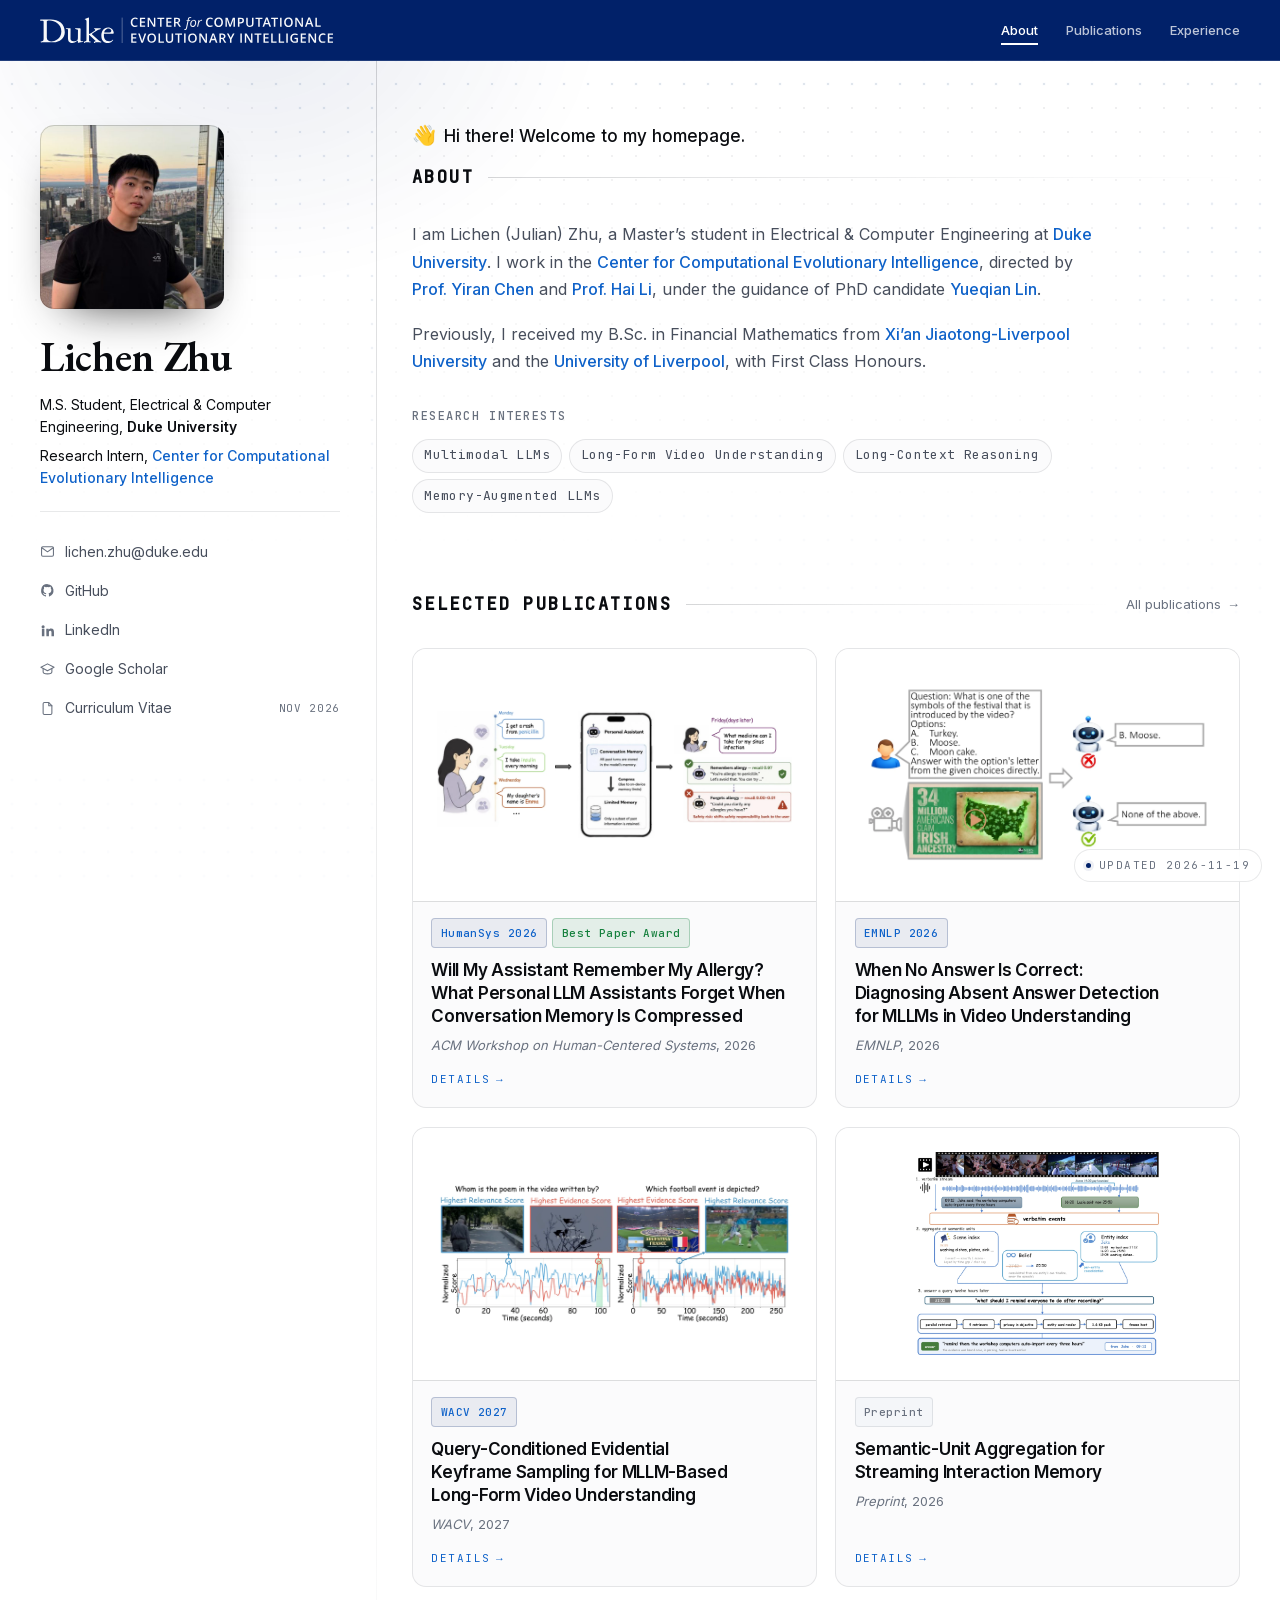
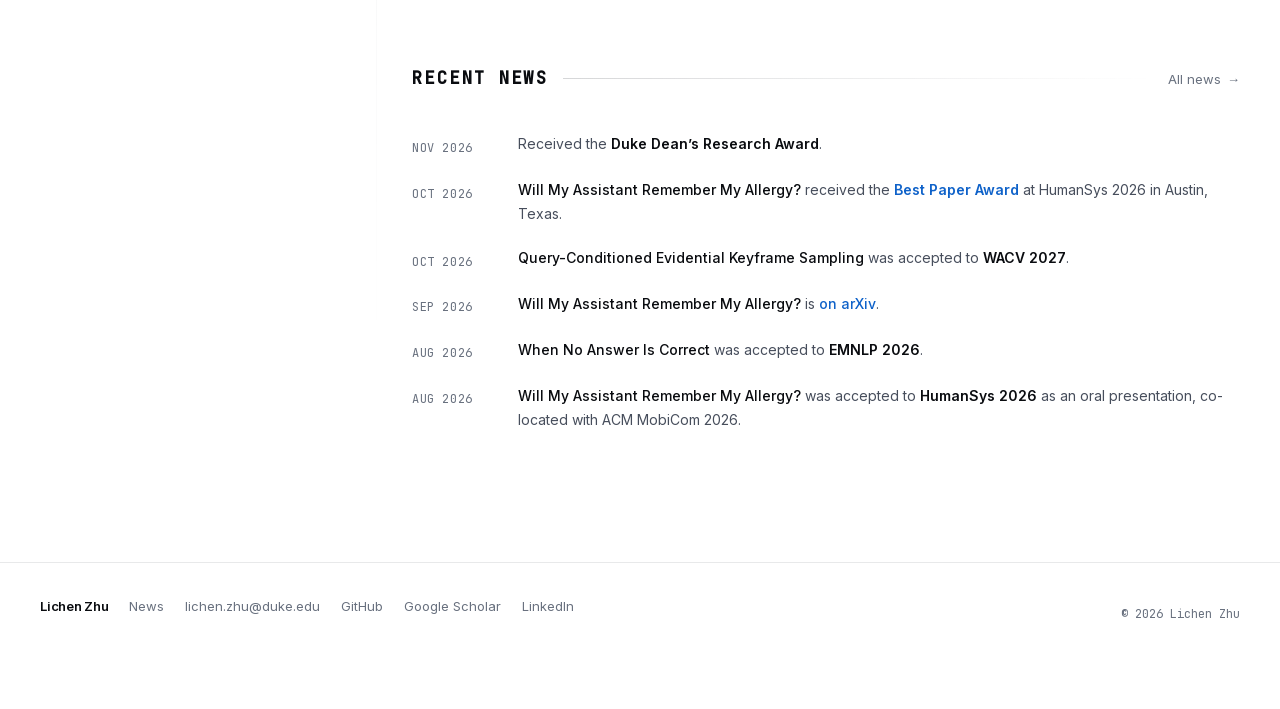
==== commit ad1f07e9: "Bring back the live lattice, with ripples, and keep it out from under the text The globe goes, and s" ====
--- a/index.html
+++ b/index.html
@@ -174,94 +174,32 @@
     <span class="section-rule" aria-hidden="true"></span>
   </div>
 
-  <!-- Text on the left, the globe on the right (assets/js/globe.js). The globe
-       sits beside the text and never behind it. Without JavaScript or WebGL
-       it is not shown and the text takes the full width. -->
-  <div class="about-grid">
-  <div class="about-text">
-
-    <div class="prose">
-      <p>
-        I am Lichen (Julian) Zhu, a Master&rsquo;s student in Electrical &amp; Computer
-        Engineering at <a href="https://ece.duke.edu/">Duke University</a>. I work in the
-        <a href="https://cei.pratt.duke.edu/">Center for Computational Evolutionary
-        Intelligence</a>, directed by
-        <a href="https://ece.duke.edu/people/yiran-chen/">Prof. Yiran Chen</a> and
-        <a href="https://ece.duke.edu/people/hai-helen-li/">Prof. Hai Li</a>, under the
-        guidance of PhD candidate <a href="https://yueqianlin.com/">Yueqian Lin</a>.
-      </p>
-      <p>
-        Previously, I received my B.Sc. in Financial Mathematics from
-        <a href="https://www.xjtlu.edu.cn/en">Xi&rsquo;an Jiaotong-Liverpool University</a>
-        and the <a href="https://www.liverpool.ac.uk">University of Liverpool</a>,
-        with First Class Honours.
-      </p>
-    </div>
-
-    <!-- RESEARCH INTEREST TAGS — add or remove <li> items freely. -->
-    <p class="tags-label">Research Interests</p>
-    <ul class="tags">
-      <li class="tag">Multimodal LLMs</li>
-      <li class="tag">Long-Form Video Understanding</li>
-      <li class="tag">Long-Context Reasoning</li>
-      <li class="tag">Memory-Augmented LLMs</li>
-    </ul>
-
-  </div>
-
-  <!-- THE GLOBE. Each button below is one place: add, remove or edit a place by
-       editing its button. data-match is a piece of a link address; hovering
-       any link on the page that contains it turns the globe to that place.
-       data-routes on the figure draws the arcs, as "from-to" pairs. -->
-  <figure class="globe" aria-label="A globe of the places where I have studied and worked"
-          data-routes="hefei-suzhou suzhou-liverpool suzhou-durham durham-austin">
-    <div class="globe-stage">
-      <canvas aria-hidden="true"></canvas>
-      <span class="globe-tag" aria-hidden="true"></span>
-    </div>
-    <figcaption class="globe-panel">
-      <p class="globe-place">
-        <span class="globe-city"></span>
-        <span class="globe-now" hidden>Now</span>
-        <span class="globe-time" hidden></span>
-      </p>
-      <p class="globe-org"></p>
-      <p class="globe-role"></p>
-      <p class="globe-meta">
-        <span class="globe-years"></span>
-        <a class="globe-link" href="experience.html"></a>
-      </p>
-      <div class="globe-stops" role="group" aria-label="Places">
-        <button type="button" data-stop="suzhou" data-lat="31.27" data-lon="120.74"
-                data-city="Suzhou, China" data-org="Xi&rsquo;an Jiaotong-Liverpool University"
-                data-role="B.Sc. in Financial Mathematics, First Class Honours"
-                data-years="2021&ndash;2025" data-href="experience.html#education" data-link="Education"
-                data-match="xjtlu.edu.cn">Suzhou</button>
-        <button type="button" data-stop="liverpool" data-lat="53.41" data-lon="-2.97"
-                data-city="Liverpool, UK" data-org="University of Liverpool"
-                data-role="B.Sc. degree, awarded jointly with XJTLU"
-                data-years="2021&ndash;2025" data-href="experience.html#education" data-link="Education"
-                data-match="liverpool.ac.uk">Liverpool</button>
-        <button type="button" data-stop="durham" data-lat="36.00" data-lon="-78.94" data-now
-                data-tz="America/New_York"
-                data-city="Durham, NC" data-org="Duke University"
-                data-role="M.S. in Electrical &amp; Computer Engineering, research intern at CEI"
-                data-years="2025&ndash;present" data-href="experience.html#education" data-link="Education"
-                data-match="duke.edu">Durham</button>
-        <button type="button" data-stop="hefei" data-lat="31.82" data-lon="117.23"
-                data-city="Hefei, China" data-org="Hefei University of Technology"
-                data-role="Research Assistant, long-form video understanding"
-                data-years="2026&ndash;present" data-href="experience.html#research" data-link="Research"
-                >Hefei</button>
-        <button type="button" data-stop="austin" data-lat="30.27" data-lon="-97.74"
-                data-city="Austin, TX" data-org="HumanSys 2026, with ACM MobiCom"
-                data-role="Presented our paper on assistant memory; Best Paper Award"
-                data-years="Oct 2026" data-href="news.html" data-link="News"
-                data-match="humansys">Austin</button>
-      </div>
-    </figcaption>
-  </figure>
-  </div>
+  <div class="prose">
+    <p>
+      I am Lichen (Julian) Zhu, a Master&rsquo;s student in Electrical &amp; Computer
+      Engineering at <a href="https://ece.duke.edu/">Duke University</a>. I work in the
+      <a href="https://cei.pratt.duke.edu/">Center for Computational Evolutionary
+      Intelligence</a>, directed by
+      <a href="https://ece.duke.edu/people/yiran-chen/">Prof. Yiran Chen</a> and
+      <a href="https://ece.duke.edu/people/hai-helen-li/">Prof. Hai Li</a>, under the
+      guidance of PhD candidate <a href="https://yueqianlin.com/">Yueqian Lin</a>.
+    </p>
+    <p>
+      Previously, I received my B.Sc. in Financial Mathematics from
+      <a href="https://www.xjtlu.edu.cn/en">Xi&rsquo;an Jiaotong-Liverpool University</a>
+      and the <a href="https://www.liverpool.ac.uk">University of Liverpool</a>,
+      with First Class Honours.
+    </p>
+  </div>
+
+  <!-- RESEARCH INTEREST TAGS — add or remove <li> items freely. -->
+  <p class="tags-label">Research Interests</p>
+  <ul class="tags">
+    <li class="tag">Multimodal LLMs</li>
+    <li class="tag">Long-Form Video Understanding</li>
+    <li class="tag">Long-Context Reasoning</li>
+    <li class="tag">Memory-Augmented LLMs</li>
+  </ul>
 </section>
 
 <section class="section" id="publications" aria-labelledby="pubs-title">
@@ -558,7 +496,7 @@
 </footer>
 
 <script src="assets/js/main.js" defer></script>
-<script src="assets/js/globe.js" defer></script>
+<script src="assets/js/field.js" defer></script>
 
 <!-- ═══════════════════════════════════════════════════════════════════════
      STRUCTURED DATA — the Person, plus one ScholarlyArticle per selected
--- a/assets/css/style.css
+++ b/assets/css/style.css
@@ -109,15 +109,12 @@
   --accent-ink: #a6cbff;  /* accent text on dark      */
   --accent-dim: rgba(77, 156, 255, .13);
   --glow:       rgba(77, 156, 255, .30);
-  /* The globe (assets/js/globe.js). Hex colours and plain numbers only: the
-     script hands them to the shaders. Land in shade and in light, a grain
-     that is lit up, the sphere in shade and in light, its rim and its air,
-     the routes, the markers, the dust; then how solid the sphere is, how
-     strong the rim and the air are, and how much of the far side shows. */
-  --gb-land-a: #4f7fd0;  --gb-land-b: #d6e6ff;  --gb-hot: #ffffff;
-  --gb-body-a: #05080f;  --gb-body-b: #101c36;  --gb-rim: #4d9cff;  --gb-atmo: #3f8cff;
-  --gb-arc: #8cc4ff;     --gb-core: #ffffff;    --gb-ring: #6fb2ff; --gb-dust: #9db7e8;
-  --gb-body-alpha: .92;  --gb-rim-k: .55;       --gb-atmo-alpha: .34; --gb-back: .15;
+  /* The live lattice (assets/js/field.js): the colour a lit grain turns, the
+     brightest crest, how strong the light is, and how it combines. */
+  --field-lit:   #4d9cff;
+  --field-hot:   #e6f1ff;
+  --field-alpha: .95;
+  --field-blend: lighter;
 
   /* Marks a distinction — the Oral badge and the honours-list bullets. Bright
      on dark, deep on light: a green light enough to read as bright on white
@@ -228,11 +225,12 @@
     --accent-ink: #0f62c9;
     --accent-dim: rgba(1, 33, 105, .07);
     --glow:       rgba(1, 33, 105, .16);
-    /* On white the grains are ink on a pale sphere, not light on a dark one. */
-    --gb-land-a: #6d8fd6;  --gb-land-b: #0b2a7a;  --gb-hot: #0a84ff;
-    --gb-body-a: #e7eef9;  --gb-body-b: #ffffff;  --gb-rim: #a9c3f2;  --gb-atmo: #7fa8f2;
-    --gb-arc: #0f62c9;     --gb-core: #012169;    --gb-ring: #0f62c9; --gb-dust: #7f9bd6;
-    --gb-body-alpha: .97;  --gb-rim-k: .7;        --gb-atmo-alpha: .2; --gb-back: .08;
+    /* On white light cannot add up, so grains are ink: the link blue, with
+       navy at the crests, and no bloom. */
+    --field-lit:   #0f62c9;
+    --field-hot:   #012169;
+    --field-alpha: .7;
+    --field-blend: normal;
 
     --award:      #15803d;
     --award-dim:  rgba(21, 128, 61, .10);
@@ -347,7 +345,6 @@
 .mono, .badge, .news-date, .tl-meta, .pub-hint,
 .section-title, .subsection-title, .group-title,
 .error-code, .honor-year, .tags-label,
-.globe-city, .globe-now, .globe-time, .globe-years, .globe-tag, .globe-stops button,
 .stamp, .footer-meta, .tag, .news-photo figcaption {
   font-family: var(--mono);
   font-variant-numeric: tabular-nums lining-nums;
@@ -364,7 +361,9 @@
 
 /* 3. Backdrop ------------------------------------------------------------
    A dot grid and one soft accent bloom, both fixed and non-interactive.
-   They give the page depth without putting anything behind the text.
+   They give the page depth without putting anything behind the text. With
+   scripting, field.js redraws the grid on a canvas and makes it respond, but
+   only in the empty space: wherever there is text, it stays still.
    ------------------------------------------------------------------------ */
 
 .backdrop {
@@ -387,6 +386,8 @@
   opacity: .85;
 }
 
+.backdrop > canvas { position: absolute; top: 0; left: 0; display: block; }  /* sized by field.js */
+.backdrop.is-live::before { display: none; }
 .backdrop::after {
   content: "";
   position: absolute;
@@ -654,173 +655,6 @@
 .sidebar-links a:hover svg { color: var(--accent); }
 
 
-
-/* The globe beside About (assets/js/globe.js). Text on the left, the globe
-   and its caption on the right; it sits beside the text and never behind it,
-   and inside the content column, so the sidebar does not move. Two columns
-   by container query on <main>, because the sidebar takes a different share
-   of the viewport at each breakpoint. Narrower, the globe goes under the
-   text with its caption beside it. If WebGL is missing the script adds
-   .is-plain and the text takes the full width, as it does without scripts. */
-main { container: main / inline-size; }
-
-.globe { display: none; margin: 0; }
-.js .about-grid:not(.is-plain) .globe { display: grid; }
-.globe {
-  /* phone: the globe on top, centred, its caption under it */
-  grid-template-columns: minmax(0, 1fr);
-  align-items: center;
-  gap: .4rem 1.4rem;
-  margin-top: 2.4rem;
-  opacity: 0;
-  transition: opacity .8s ease;
-}
-.globe.is-on { opacity: 1; }
-
-.globe-stage {
-  position: relative;
-  width: min(100%, 15rem);
-  margin: 0 auto;
-  aspect-ratio: 1;
-  touch-action: pan-y;        /* a vertical swipe still scrolls the page */
-  user-select: none;
-  -webkit-user-select: none;
-}
-/* Larger than the stage on every side: the air round the planet, the dust
-   and the lifted routes all fall outside the globe's own square. Out of
-   flow, so the canvas's pixel size can never feed back into the layout. */
-.globe canvas {
-  position: absolute;
-  inset: -16%;
-  width: 132%;
-  height: 132%;
-  display: block;
-  /* It overhangs the text beside it and the caption below it, so it takes no
-     pointer events itself: the stage, the globe's own square, handles them. */
-  pointer-events: none;
-}
-.globe-tag {
-  position: absolute;
-  left: 0; top: 0;
-  margin: -1.9rem 0 0 .55rem;
-  padding: .12rem .4rem;
-  font-size: var(--t-micro);
-  letter-spacing: .1em;
-  text-transform: uppercase;
-  white-space: nowrap;
-  color: var(--ink);
-  background: var(--bg-1);
-  border: 1px solid var(--rule-2);
-  border-radius: var(--r-sm);
-  pointer-events: none;
-  opacity: 0;
-  transition: opacity .25s ease;
-}
-
-.globe-panel { position: relative; z-index: 1; min-width: 0; }
-.globe-place {
-  display: flex; flex-wrap: wrap; align-items: baseline; gap: .15rem .6rem;
-  margin: 0 0 .3rem;
-}
-.globe-city {
-  font-size: var(--t-label);
-  font-weight: 600;
-  letter-spacing: .14em;
-  text-transform: uppercase;
-  color: var(--ink);
-}
-.globe-now {
-  display: inline-flex; align-items: center; gap: .35rem;
-  font-size: var(--t-micro); letter-spacing: .1em; text-transform: uppercase;
-  color: var(--award);
-}
-.globe-now::before {
-  content: ""; width: 6px; height: 6px; border-radius: 50%;
-  background: var(--award);
-  animation: globe-now 2.4s ease-in-out infinite;
-}
-@keyframes globe-now { 50% { opacity: .35; } }
-.globe-now[hidden] { display: none; }
-.globe-time { font-size: var(--t-micro); letter-spacing: .06em; color: var(--body); }
-.globe-org {
-  font-family: var(--display);
-  font-size: var(--t-title);
-  font-weight: 600;
-  line-height: var(--lh-snug);
-  letter-spacing: var(--tr-serif);
-  color: var(--ink);
-  margin: 0;
-}
-.globe-role {
-  font-size: var(--t-fine);
-  line-height: var(--lh-normal);
-  color: var(--body);
-  margin: .2rem 0 0;
-  /* two lines always, so the buttons below do not jump between places */
-  min-height: calc(2 * var(--lh-normal) * 1em);
-}
-.globe-meta {
-  display: flex; align-items: baseline; justify-content: space-between; gap: 1rem;
-  margin: .45rem 0 0;
-}
-.globe-years { font-size: var(--t-label); color: var(--body); white-space: nowrap; }
-.globe-link { font-size: var(--t-fine); font-weight: 500; color: var(--accent-ink); white-space: nowrap; }
-.globe-link::after { content: " \2192"; }
-.globe-link:hover, .globe-link:focus-visible { color: var(--ink); }
-.globe-link[hidden] { display: none; }
-
-.globe-stops {
-  display: flex; flex-wrap: wrap; gap: .1rem .15rem;
-  margin: .85rem 0 0 -.45rem;
-  padding-top: .6rem;
-  border-top: 1px solid var(--rule);
-}
-.globe-stops button {
-  position: relative;
-  padding: .3rem .45rem;
-  font-size: var(--t-micro);
-  letter-spacing: .09em;
-  text-transform: uppercase;
-  color: var(--body);
-  background: none;
-  border: 0;
-  border-radius: var(--r-sm);
-  cursor: pointer;
-  transition: color .15s ease;
-}
-.globe-stops button:hover { color: var(--ink); }
-.globe-stops button[aria-pressed="true"] { color: var(--ink); }
-.globe-stops button::after {
-  content: ""; position: absolute; left: .45rem; right: .45rem; bottom: .08rem; height: 1px;
-  background: var(--accent); transform: scaleX(0); transform-origin: left;
-  transition: transform .25s ease;
-}
-.globe-stops button[aria-pressed="true"]::after { transform: scaleX(1); }
-
-/* a tablet, or a narrow window: a small globe with its caption beside it. The
-   floating name tag would cover half of a globe this size, and the caption
-   says the same thing right next to it. */
-@container main (min-width: 520px) {
-  .globe { grid-template-columns: 11rem minmax(0, 1fr); margin-top: 2.2rem; }
-  .globe-stage { width: 100%; }
-  .globe-tag { display: none; }
-}
-@container main (min-width: 760px) {
-  .js .about-grid:not(.is-plain) {
-    display: grid;
-    grid-template-columns: minmax(0, 1fr) clamp(270px, 37%, 340px);
-    column-gap: 2.5rem;
-    align-items: start;
-  }
-  .globe {
-    grid-template-columns: minmax(0, 1fr);
-    row-gap: .2rem;
-    /* up beside the greeting and the About rule, where the page was empty */
-    margin-top: -5.4rem;
-  }
-  .globe-tag { display: block; }
-}
-@media (prefers-reduced-motion: reduce) { .globe-now::before { animation: none; } }
 
 /* 7. Section furniture ---------------------------------------------------
    A mono index, the title, then a hairline that runs to the right edge.
@@ -1926,8 +1760,7 @@
 @media print {
   .site-header, .nav-toggle, .news-toggle, .skip-link,
   .pub-hint, .pub-modal, .photo-modal, .backdrop, .stamp,
-  .gallery, .globe { display: none !important; }
-  .about-grid { display: block !important; }
+  .gallery { display: none !important; }
   .layout::before { display: none !important; }
   body { font-size: 11pt; color: #000; background: #fff; }
   a { color: #000 !important; text-decoration: none !important; }
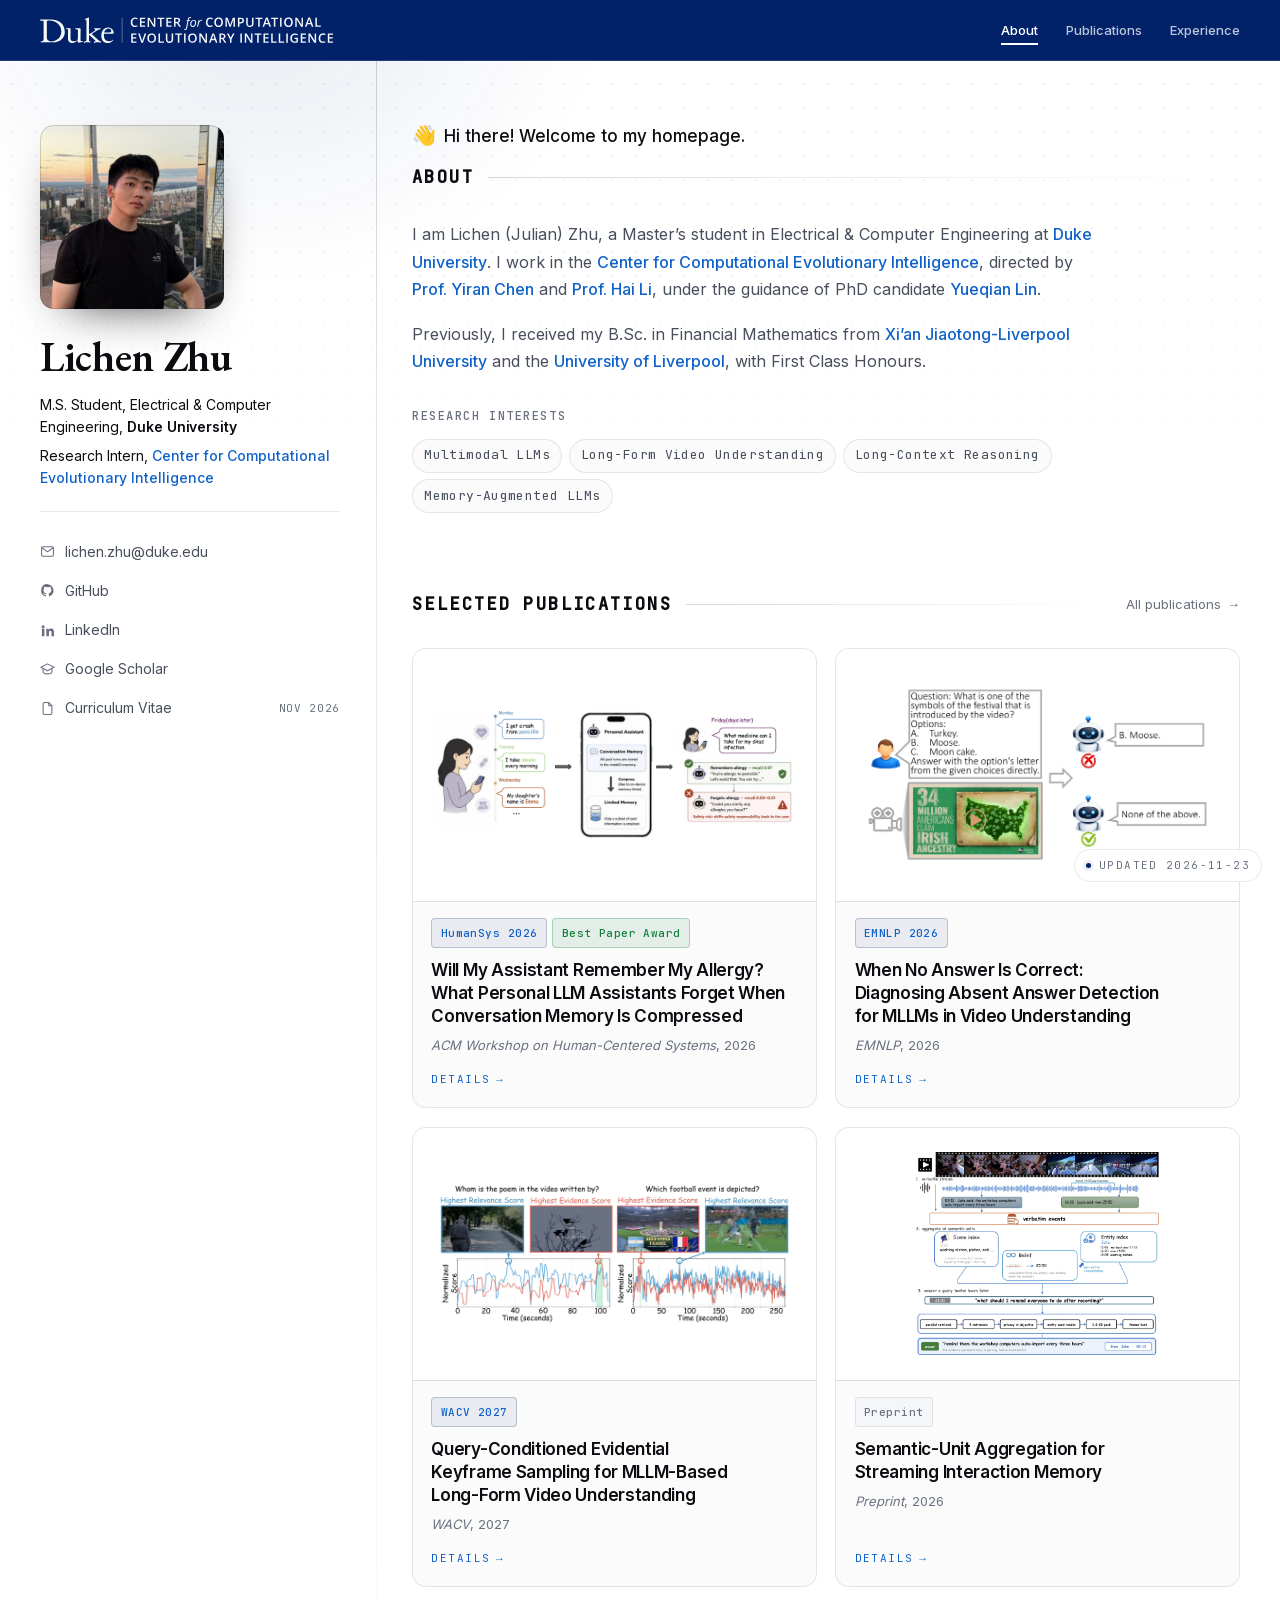
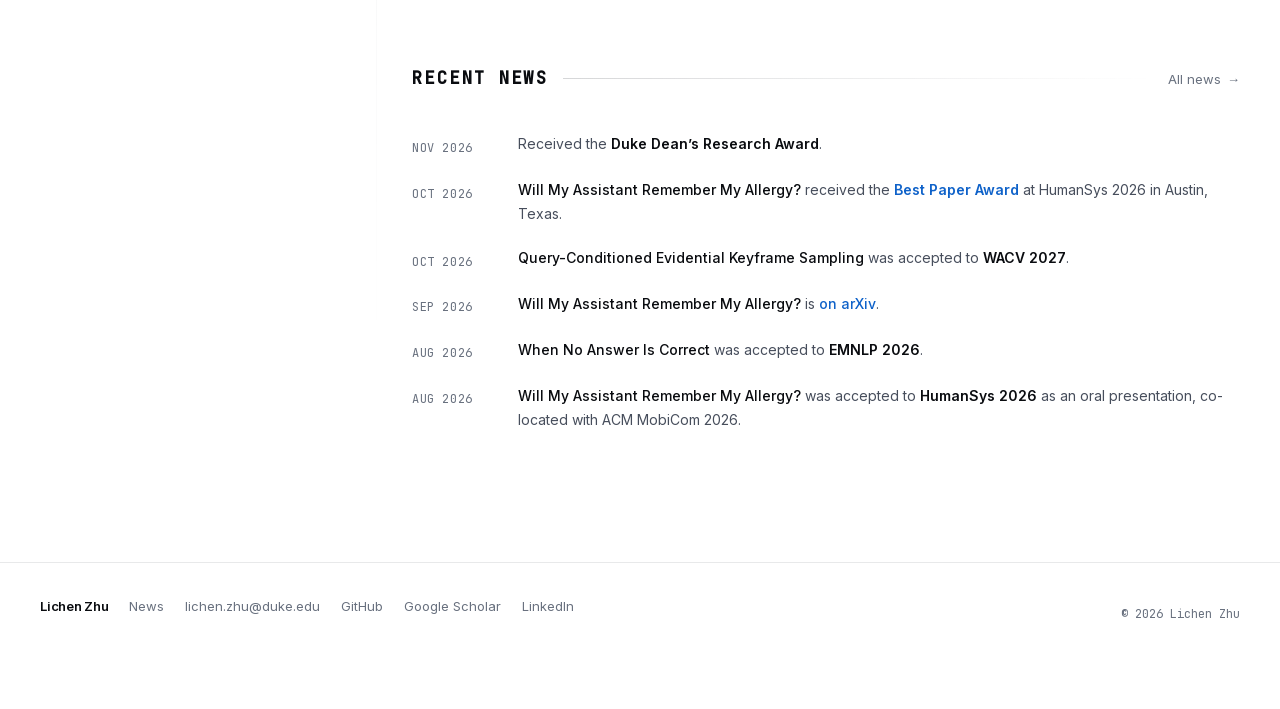
==== commit fabb0859: "Switch the live lattice off No page loads assets/js/field.js any more, so there is no canvas, no rip" ====
--- a/index.html
+++ b/index.html
@@ -476,7 +476,7 @@
 <!-- Corner stamp. Hard-coded; bump every page with the sed command in the README. -->
 <div class="stamp" role="status" aria-label="Page last updated">
   <span class="dot" aria-hidden="true"></span>
-  Updated <time datetime="2026-11-19">2026-11-19</time>
+  Updated <time datetime="2026-11-23">2026-11-23</time>
 </div>
 
 <footer class="site-footer">
@@ -496,7 +496,6 @@
 </footer>
 
 <script src="assets/js/main.js" defer></script>
-<script src="assets/js/field.js" defer></script>
 
 <!-- ═══════════════════════════════════════════════════════════════════════
      STRUCTURED DATA — the Person, plus one ScholarlyArticle per selected
--- a/assets/css/style.css
+++ b/assets/css/style.css
@@ -361,9 +361,10 @@
 
 /* 3. Backdrop ------------------------------------------------------------
    A dot grid and one soft accent bloom, both fixed and non-interactive.
-   They give the page depth without putting anything behind the text. With
-   scripting, field.js redraws the grid on a canvas and makes it respond, but
-   only in the empty space: wherever there is text, it stays still.
+   They give the page depth without putting anything behind the text. The
+   live version (assets/js/field.js) is switched off: no page loads it, so
+   this static grid is what everyone sees. The two .backdrop rules below are
+   only used if it is switched back on.
    ------------------------------------------------------------------------ */
 
 .backdrop {
